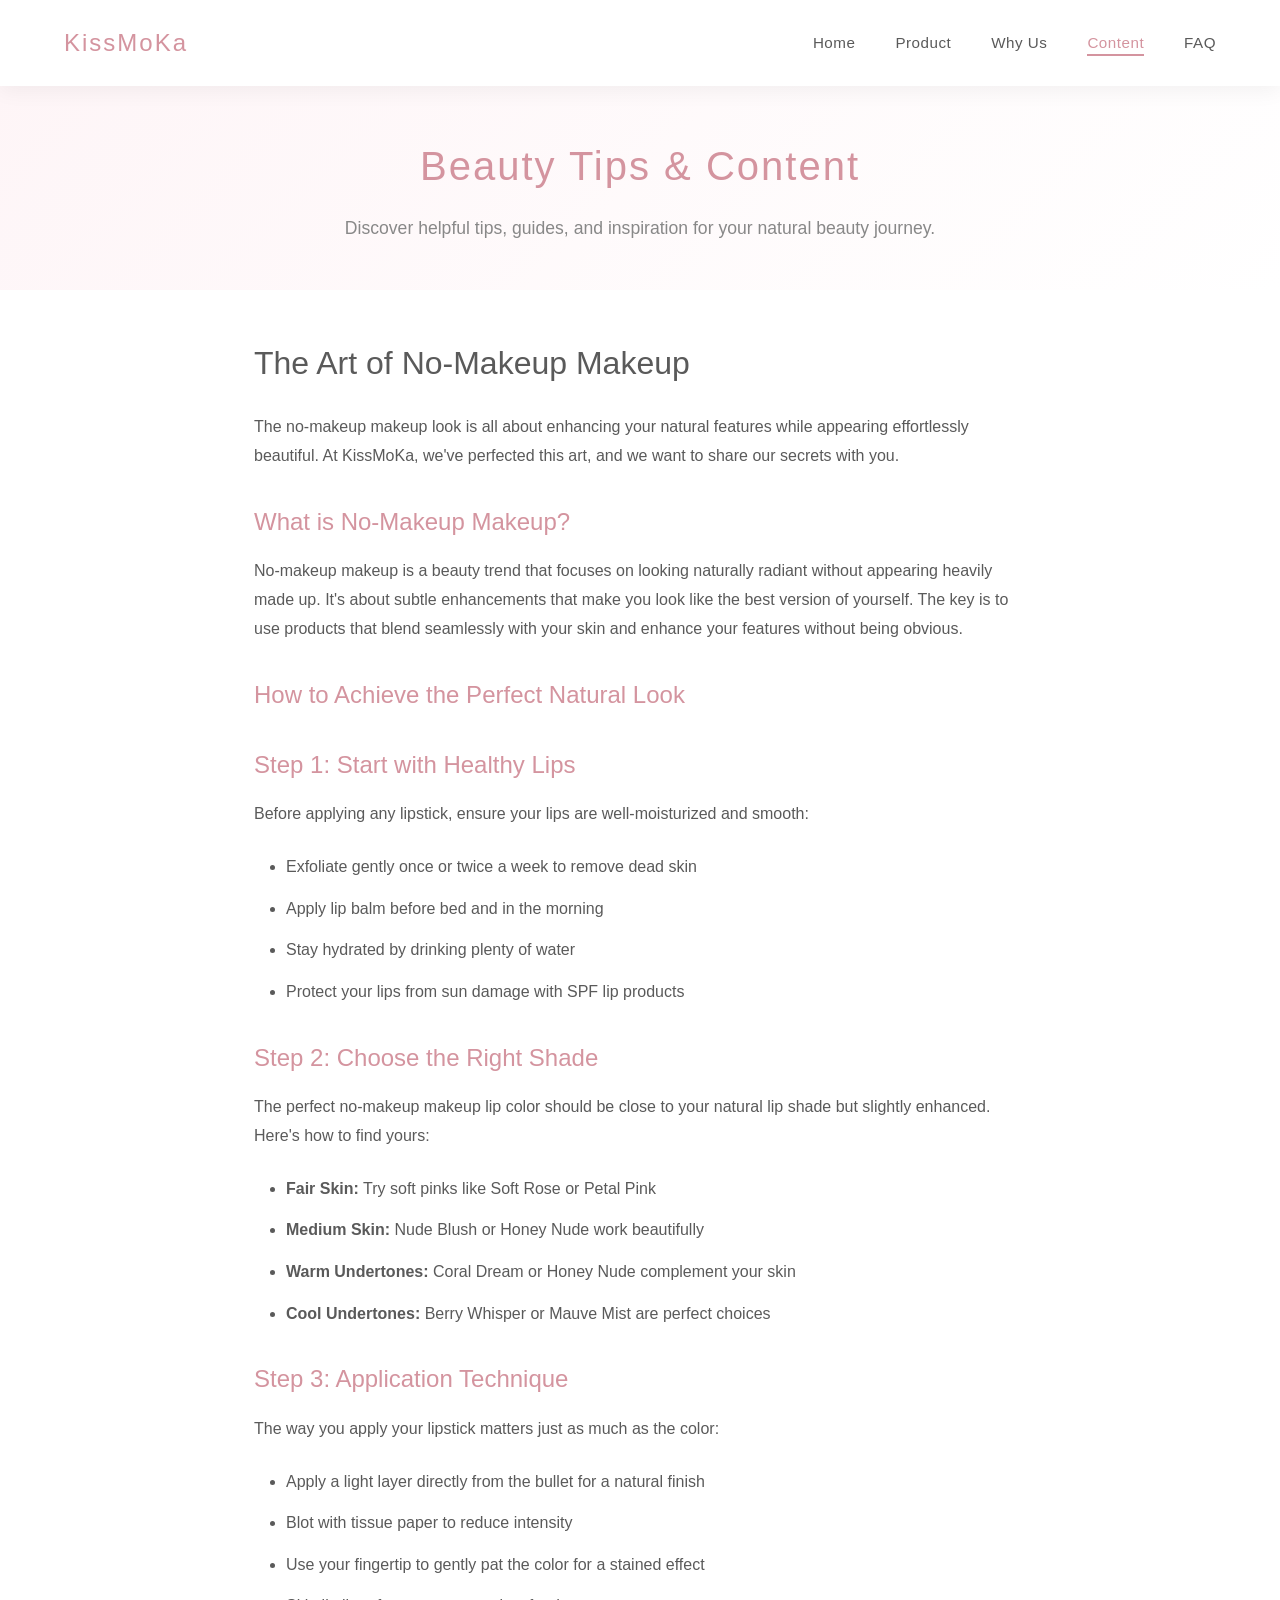
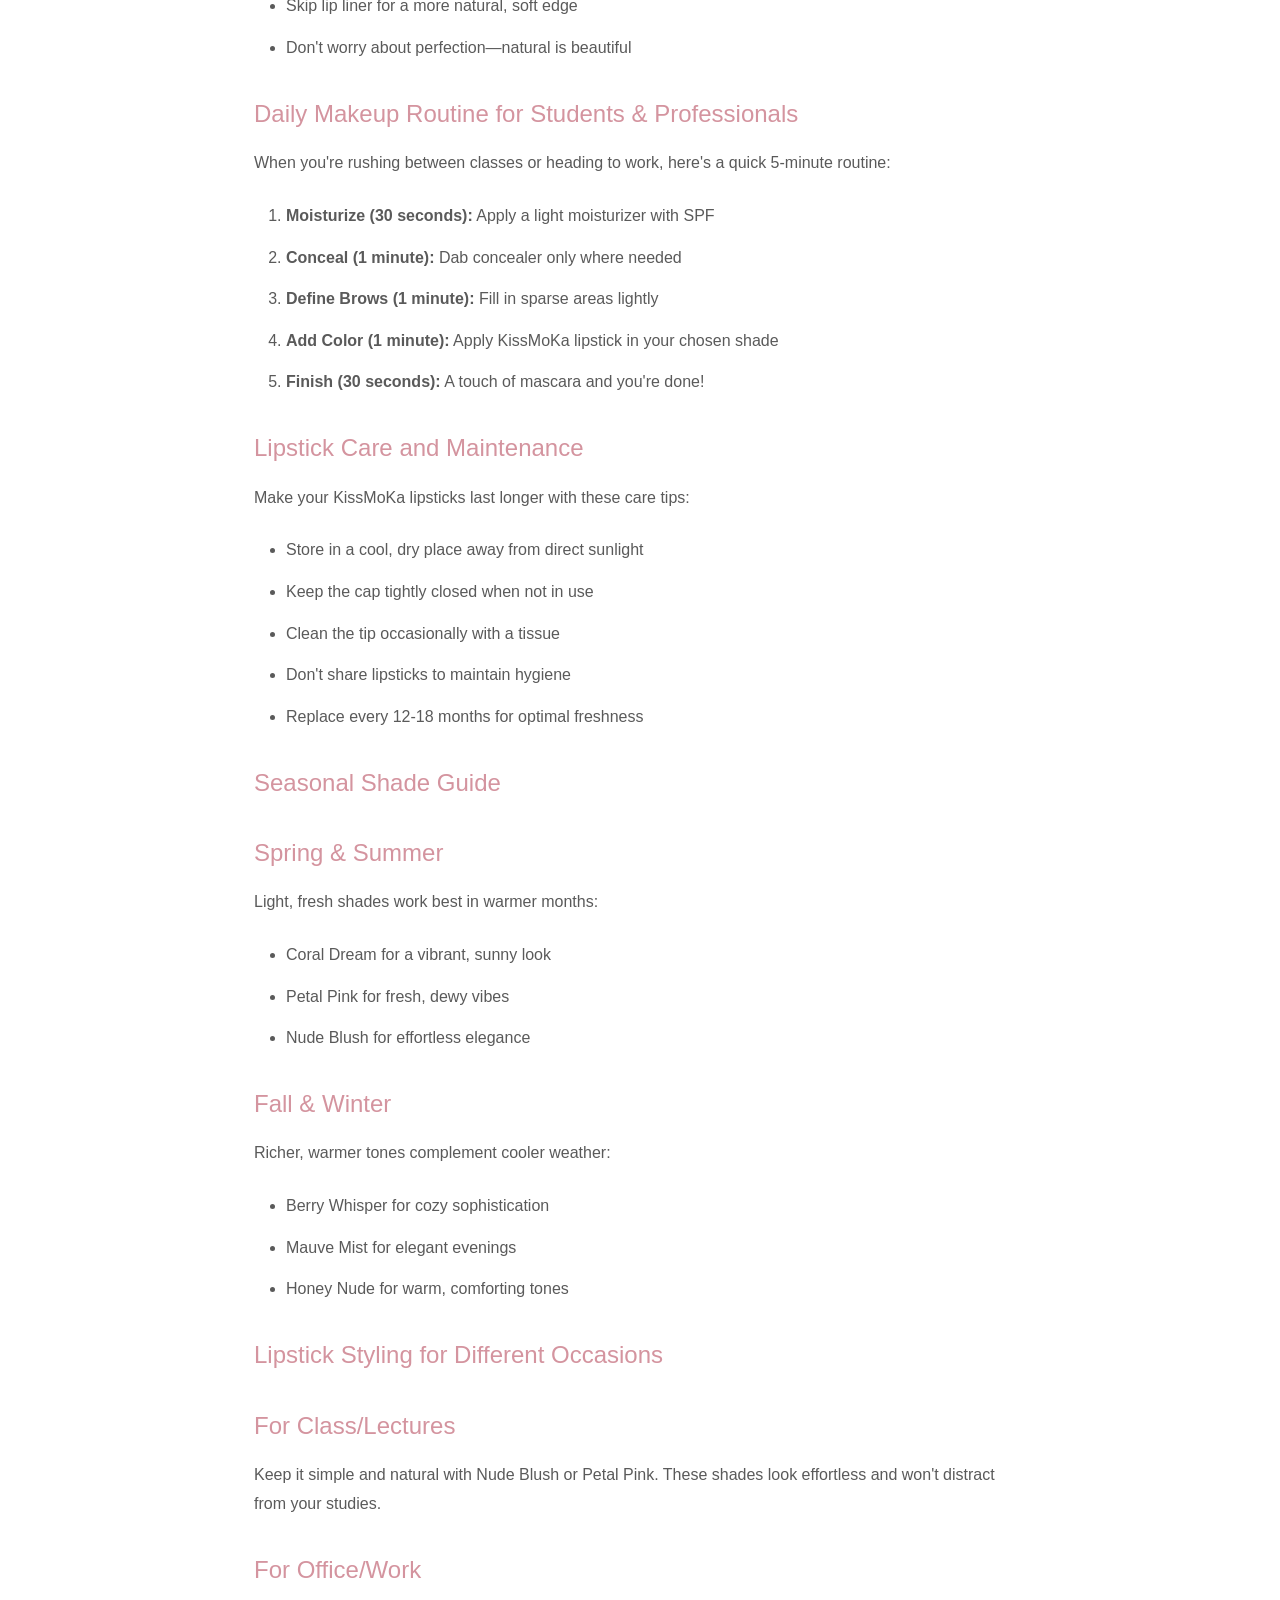
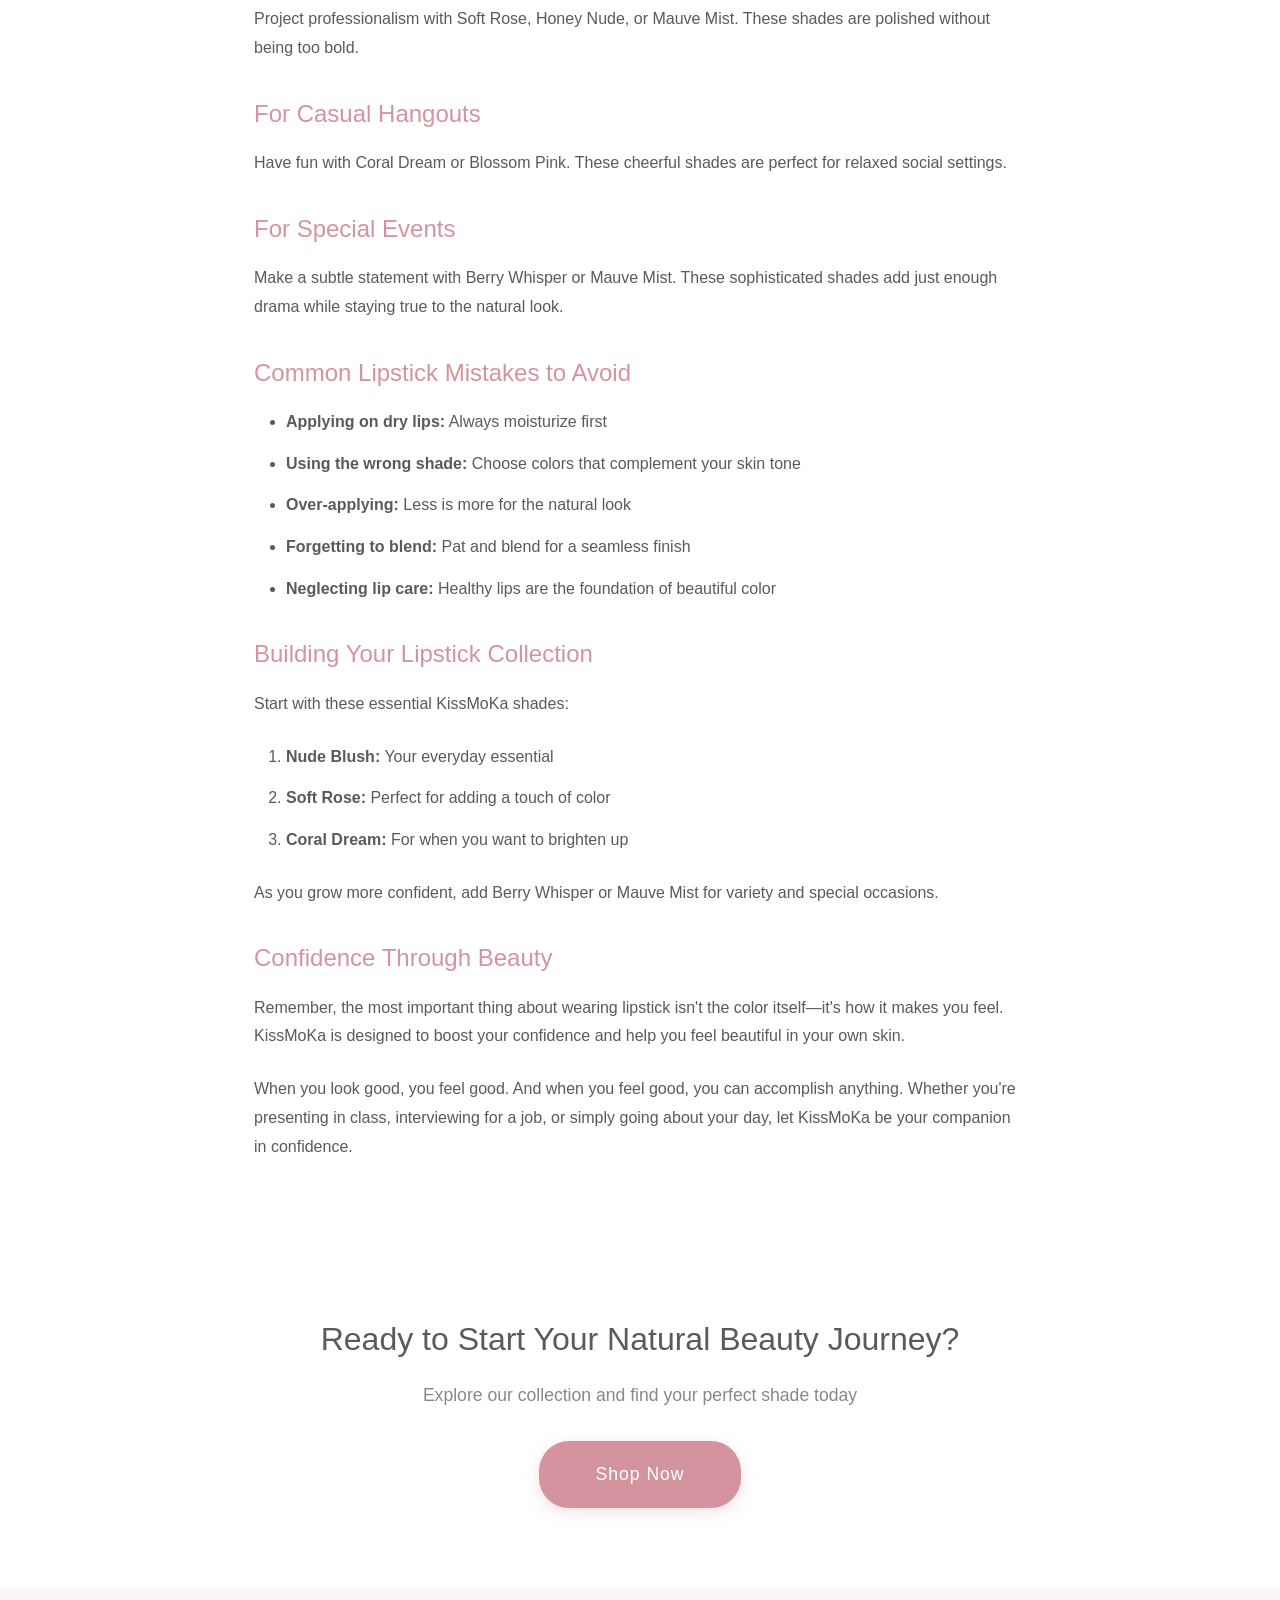
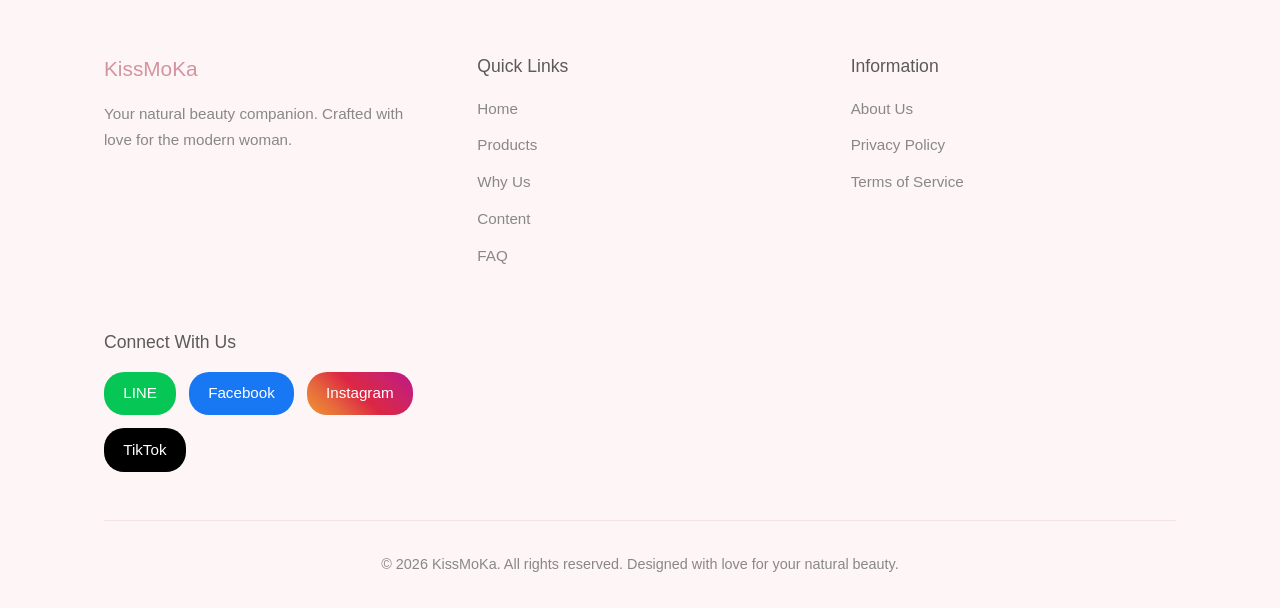
==== content/index.html @ 236a821b "Add files via upload" ====
<!DOCTYPE html>
<html lang="en">
<head>
    <meta charset="UTF-8">
    <meta name="viewport" content="width=device-width, initial-scale=1.0">
    <title>Content - KissMoKa</title>
    <link rel="stylesheet" href="../style.css">
    <link rel="icon" href="../favicon.ico" type="image/x-icon">
</head>
<body>
    <!-- Navigation -->
    <nav class="navbar">
        <div class="nav-container">
            <a href="../index.html" class="logo">KissMoKa</a>
            <button class="mobile-toggle" id="mobileToggle">
                <span></span>
                <span></span>
                <span></span>
            </button>
            <ul class="nav-menu" id="navMenu">
                <li><a href="../index.html">Home</a></li>
                <li><a href="../product/index.html">Product</a></li>
                <li><a href="../why-us/index.html">Why Us</a></li>
                <li><a href="index.html" class="active">Content</a></li>
                <li><a href="../faq/index.html">FAQ</a></li>
            </ul>
        </div>
    </nav>

    <!-- Page Header -->
    <section class="page-header">
        <h1 class="page-title">Beauty Tips & Content</h1>
        <p class="page-description">Discover helpful tips, guides, and inspiration for your natural beauty journey.</p>
    </section>

    <!-- Main Content -->
    <section class="content-section">
        <div class="content-wrapper">
            <h2>The Art of No-Makeup Makeup</h2>
            <p>The no-makeup makeup look is all about enhancing your natural features while appearing effortlessly beautiful. At KissMoKa, we've perfected this art, and we want to share our secrets with you.</p>

            <h3>What is No-Makeup Makeup?</h3>
            <p>No-makeup makeup is a beauty trend that focuses on looking naturally radiant without appearing heavily made up. It's about subtle enhancements that make you look like the best version of yourself. The key is to use products that blend seamlessly with your skin and enhance your features without being obvious.</p>

            <h3>How to Achieve the Perfect Natural Look</h3>
            
            <h3>Step 1: Start with Healthy Lips</h3>
            <p>Before applying any lipstick, ensure your lips are well-moisturized and smooth:</p>
            <ul>
                <li>Exfoliate gently once or twice a week to remove dead skin</li>
                <li>Apply lip balm before bed and in the morning</li>
                <li>Stay hydrated by drinking plenty of water</li>
                <li>Protect your lips from sun damage with SPF lip products</li>
            </ul>

            <h3>Step 2: Choose the Right Shade</h3>
            <p>The perfect no-makeup makeup lip color should be close to your natural lip shade but slightly enhanced. Here's how to find yours:</p>
            <ul>
                <li><strong>Fair Skin:</strong> Try soft pinks like Soft Rose or Petal Pink</li>
                <li><strong>Medium Skin:</strong> Nude Blush or Honey Nude work beautifully</li>
                <li><strong>Warm Undertones:</strong> Coral Dream or Honey Nude complement your skin</li>
                <li><strong>Cool Undertones:</strong> Berry Whisper or Mauve Mist are perfect choices</li>
            </ul>

            <h3>Step 3: Application Technique</h3>
            <p>The way you apply your lipstick matters just as much as the color:</p>
            <ul>
                <li>Apply a light layer directly from the bullet for a natural finish</li>
                <li>Blot with tissue paper to reduce intensity</li>
                <li>Use your fingertip to gently pat the color for a stained effect</li>
                <li>Skip lip liner for a more natural, soft edge</li>
                <li>Don't worry about perfection—natural is beautiful</li>
            </ul>

            <h3>Daily Makeup Routine for Students & Professionals</h3>
            <p>When you're rushing between classes or heading to work, here's a quick 5-minute routine:</p>
            <ol>
                <li><strong>Moisturize (30 seconds):</strong> Apply a light moisturizer with SPF</li>
                <li><strong>Conceal (1 minute):</strong> Dab concealer only where needed</li>
                <li><strong>Define Brows (1 minute):</strong> Fill in sparse areas lightly</li>
                <li><strong>Add Color (1 minute):</strong> Apply KissMoKa lipstick in your chosen shade</li>
                <li><strong>Finish (30 seconds):</strong> A touch of mascara and you're done!</li>
            </ol>

            <h3>Lipstick Care and Maintenance</h3>
            <p>Make your KissMoKa lipsticks last longer with these care tips:</p>
            <ul>
                <li>Store in a cool, dry place away from direct sunlight</li>
                <li>Keep the cap tightly closed when not in use</li>
                <li>Clean the tip occasionally with a tissue</li>
                <li>Don't share lipsticks to maintain hygiene</li>
                <li>Replace every 12-18 months for optimal freshness</li>
            </ul>

            <h3>Seasonal Shade Guide</h3>
            
            <h3>Spring & Summer</h3>
            <p>Light, fresh shades work best in warmer months:</p>
            <ul>
                <li>Coral Dream for a vibrant, sunny look</li>
                <li>Petal Pink for fresh, dewy vibes</li>
                <li>Nude Blush for effortless elegance</li>
            </ul>

            <h3>Fall & Winter</h3>
            <p>Richer, warmer tones complement cooler weather:</p>
            <ul>
                <li>Berry Whisper for cozy sophistication</li>
                <li>Mauve Mist for elegant evenings</li>
                <li>Honey Nude for warm, comforting tones</li>
            </ul>

            <h3>Lipstick Styling for Different Occasions</h3>
            
            <h3>For Class/Lectures</h3>
            <p>Keep it simple and natural with Nude Blush or Petal Pink. These shades look effortless and won't distract from your studies.</p>

            <h3>For Office/Work</h3>
            <p>Project professionalism with Soft Rose, Honey Nude, or Mauve Mist. These shades are polished without being too bold.</p>

            <h3>For Casual Hangouts</h3>
            <p>Have fun with Coral Dream or Blossom Pink. These cheerful shades are perfect for relaxed social settings.</p>

            <h3>For Special Events</h3>
            <p>Make a subtle statement with Berry Whisper or Mauve Mist. These sophisticated shades add just enough drama while staying true to the natural look.</p>

            <h3>Common Lipstick Mistakes to Avoid</h3>
            <ul>
                <li><strong>Applying on dry lips:</strong> Always moisturize first</li>
                <li><strong>Using the wrong shade:</strong> Choose colors that complement your skin tone</li>
                <li><strong>Over-applying:</strong> Less is more for the natural look</li>
                <li><strong>Forgetting to blend:</strong> Pat and blend for a seamless finish</li>
                <li><strong>Neglecting lip care:</strong> Healthy lips are the foundation of beautiful color</li>
            </ul>

            <h3>Building Your Lipstick Collection</h3>
            <p>Start with these essential KissMoKa shades:</p>
            <ol>
                <li><strong>Nude Blush:</strong> Your everyday essential</li>
                <li><strong>Soft Rose:</strong> Perfect for adding a touch of color</li>
                <li><strong>Coral Dream:</strong> For when you want to brighten up</li>
            </ol>
            <p>As you grow more confident, add Berry Whisper or Mauve Mist for variety and special occasions.</p>

            <h3>Confidence Through Beauty</h3>
            <p>Remember, the most important thing about wearing lipstick isn't the color itself—it's how it makes you feel. KissMoKa is designed to boost your confidence and help you feel beautiful in your own skin.</p>
            
            <p>When you look good, you feel good. And when you feel good, you can accomplish anything. Whether you're presenting in class, interviewing for a job, or simply going about your day, let KissMoKa be your companion in confidence.</p>
        </div>
    </section>

    <!-- CTA Section -->
    <section class="cta-section">
        <div class="container">
            <h2>Ready to Start Your Natural Beauty Journey?</h2>
            <p>Explore our collection and find your perfect shade today</p>
            <a href="../product/index.html" class="btn btn-primary btn-large">Shop Now</a>
        </div>
    </section>

    <!-- Footer -->
    <footer class="footer">
        <div class="container">
            <div class="footer-content">
                <div class="footer-section">
                    <h3>KissMoKa</h3>
                    <p>Your natural beauty companion. Crafted with love for the modern woman.</p>
                </div>

                <div class="footer-section">
                    <h4>Quick Links</h4>
                    <ul>
                        <li><a href="../index.html">Home</a></li>
                        <li><a href="../product/index.html">Products</a></li>
                        <li><a href="../why-us/index.html">Why Us</a></li>
                        <li><a href="index.html">Content</a></li>
                        <li><a href="../faq/index.html">FAQ</a></li>
                    </ul>
                </div>

                <div class="footer-section">
                    <h4>Information</h4>
                    <ul>
                        <li><a href="../info/index.html">About Us</a></li>
                        <li><a href="../policy/privacy.html">Privacy Policy</a></li>
                        <li><a href="../policy/terms.html">Terms of Service</a></li>
                    </ul>
                </div>

                <div class="footer-section">
                    <h4>Connect With Us</h4>
                    <div class="social-buttons">
                        <a href="https://lin.ee/KissMoKa" target="_blank" class="social-btn line">LINE</a>
                        <a href="https://www.facebook.com/kissmoka" target="_blank" class="social-btn facebook">Facebook</a>
                        <a href="https://www.instagram.com/kissmoka.official" target="_blank" class="social-btn instagram">Instagram</a>
                        <a href="https://www.tiktok.com/@kissmoka" target="_blank" class="social-btn tiktok">TikTok</a>
                    </div>
                </div>
            </div>

            <div class="footer-bottom">
                <p>&copy; 2026 KissMoKa. All rights reserved. Designed with love for your natural beauty.</p>
            </div>
        </div>
    </footer>

    <script src="../script.js"></script>
</body>
</html>
---- style.css ----
/* ========================
   GLOBAL STYLES
======================== */
* {
    margin: 0;
    padding: 0;
    box-sizing: border-box;
}

:root {
    --primary-color: #d4949f;
    --primary-dark: #c48693;
    --secondary-color: #f5e6e8;
    --text-dark: #5a5a5a;
    --text-light: #888;
    --bg-light: #fafafa;
    --white: #ffffff;
    --shadow: 0 5px 20px rgba(0, 0, 0, 0.05);
    --shadow-hover: 0 10px 30px rgba(212, 148, 159, 0.15);
    --transition: all 0.3s ease;
}

body {
    font-family: 'Segoe UI', Tahoma, Geneva, Verdana, sans-serif;
    color: var(--text-dark);
    background: var(--bg-light);
    line-height: 1.6;
    overflow-x: hidden;
}

.container {
    max-width: 1200px;
    margin: 0 auto;
    padding: 0 5%;
}

/* ========================
   NAVIGATION
======================== */
.navbar {
    background: rgba(255, 255, 255, 0.98);
    padding: 1.5rem 5%;
    position: fixed;
    width: 100%;
    top: 0;
    z-index: 1000;
    box-shadow: var(--shadow);
}

.nav-container {
    max-width: 1200px;
    margin: 0 auto;
    display: flex;
    justify-content: space-between;
    align-items: center;
}

.logo {
    font-size: 1.5rem;
    font-weight: 300;
    letter-spacing: 2px;
    color: var(--primary-color);
    text-decoration: none;
    transition: var(--transition);
}

.logo:hover {
    color: var(--primary-dark);
}

.nav-menu {
    display: flex;
    gap: 2.5rem;
    list-style: none;
}

.nav-menu a {
    text-decoration: none;
    color: var(--text-dark);
    font-size: 0.95rem;
    font-weight: 300;
    letter-spacing: 0.5px;
    transition: var(--transition);
    position: relative;
}

.nav-menu a:hover,
.nav-menu a.active {
    color: var(--primary-color);
}

.nav-menu a.active::after {
    content: '';
    position: absolute;
    bottom: -5px;
    left: 0;
    width: 100%;
    height: 2px;
    background: var(--primary-color);
}

.mobile-toggle {
    display: none;
    flex-direction: column;
    background: none;
    border: none;
    cursor: pointer;
    padding: 5px;
}

.mobile-toggle span {
    width: 25px;
    height: 2px;
    background: var(--primary-color);
    margin: 3px 0;
    transition: var(--transition);
}

/* ========================
   HERO SECTION
======================== */
.hero {
    margin-top: 70px;
    background: linear-gradient(135deg, #fef5f7 0%, #fff 100%);
    padding: 8rem 5% 6rem;
    text-align: center;
    position: relative;
    overflow: hidden;
}

.hero-overlay {
    position: absolute;
    top: 0;
    left: 0;
    width: 100%;
    height: 100%;
    background: radial-gradient(circle at top right, rgba(212, 148, 159, 0.1) 0%, transparent 60%);
    pointer-events: none;
}

.hero-content {
    max-width: 700px;
    margin: 0 auto;
    position: relative;
    z-index: 1;
}

.hero-title {
    font-size: 3.5rem;
    font-weight: 300;
    color: var(--primary-color);
    margin-bottom: 1.5rem;
    letter-spacing: 3px;
    animation: fadeInUp 0.8s ease;
}

.hero-subtitle {
    font-size: 1.3rem;
    color: var(--text-light);
    font-weight: 300;
    margin-bottom: 1rem;
    animation: fadeInUp 0.8s ease 0.2s;
    animation-fill-mode: both;
}

.hero-description {
    font-size: 1rem;
    color: var(--text-light);
    font-weight: 300;
    margin-bottom: 3rem;
    line-height: 1.8;
    animation: fadeInUp 0.8s ease 0.4s;
    animation-fill-mode: both;
}

.hero-buttons {
    display: flex;
    gap: 1.5rem;
    justify-content: center;
    flex-wrap: wrap;
    animation: fadeInUp 0.8s ease 0.6s;
    animation-fill-mode: both;
}

/* ========================
   BUTTONS
======================== */
.btn {
    display: inline-block;
    padding: 1rem 3rem;
    text-decoration: none;
    border-radius: 30px;
    font-size: 1rem;
    font-weight: 300;
    letter-spacing: 1px;
    transition: var(--transition);
    border: none;
    cursor: pointer;
}

.btn-primary {
    background: var(--primary-color);
    color: var(--white);
    box-shadow: 0 4px 15px rgba(212, 148, 159, 0.3);
}

.btn-primary:hover {
    background: var(--primary-dark);
    transform: translateY(-2px);
    box-shadow: 0 6px 20px rgba(212, 148, 159, 0.4);
}

.btn-secondary {
    background: var(--white);
    color: var(--primary-color);
    border: 2px solid var(--primary-color);
}

.btn-secondary:hover {
    background: var(--primary-color);
    color: var(--white);
}

.btn-outline {
    background: transparent;
    color: var(--primary-color);
    border: 2px solid var(--primary-color);
}

.btn-outline:hover {
    background: var(--primary-color);
    color: var(--white);
}

.btn-large {
    padding: 1.2rem 3.5rem;
    font-size: 1.1rem;
}

/* ========================
   SECTIONS
======================== */
section {
    padding: 5rem 0;
}

.section-title {
    text-align: center;
    font-size: 2.5rem;
    font-weight: 300;
    color: var(--primary-color);
    margin-bottom: 1rem;
    letter-spacing: 2px;
}

.section-subtitle {
    text-align: center;
    font-size: 1.1rem;
    color: var(--text-light);
    font-weight: 300;
    max-width: 600px;
    margin: 0 auto 3rem;
}

/* ========================
   FEATURED SECTION
======================== */
.featured-section {
    background: var(--white);
}

.product-preview {
    display: grid;
    grid-template-columns: repeat(auto-fit, minmax(250px, 1fr));
    gap: 2.5rem;
    margin-bottom: 3rem;
}

.product-card-mini {
    background: var(--white);
    padding: 2rem;
    border-radius: 15px;
    text-align: center;
    transition: var(--transition);
    box-shadow: var(--shadow);
}

.product-card-mini:hover {
    transform: translateY(-5px);
    box-shadow: var(--shadow-hover);
}

.product-image-mini {
    width: 100%;
    height: 200px;
    border-radius: 10px;
    margin-bottom: 1.5rem;
    display: flex;
    align-items: center;
    justify-content: center;
}

.lipstick-icon {
    font-size: 4rem;
}

.product-card-mini h3 {
    font-size: 1.2rem;
    color: var(--text-dark);
    margin-bottom: 0.5rem;
    font-weight: 400;
}

.product-card-mini p {
    font-size: 0.9rem;
    color: var(--text-light);
    margin-bottom: 1rem;
    font-weight: 300;
}

.price {
    font-size: 1.3rem;
    color: var(--primary-color);
    font-weight: 300;
    display: block;
}

.text-center {
    text-align: center;
}

/* ========================
   PROMISE SECTION
======================== */
.promise-section {
    background: linear-gradient(135deg, #fff 0%, #fef5f7 100%);
}

.promise-grid {
    display: grid;
    grid-template-columns: repeat(auto-fit, minmax(280px, 1fr));
    gap: 3rem;
    max-width: 1000px;
    margin: 0 auto;
}

.promise-card {
    text-align: center;
    padding: 2rem;
}

.promise-icon {
    font-size: 3rem;
    margin-bottom: 1.5rem;
}

.promise-card h3 {
    font-size: 1.3rem;
    color: var(--text-dark);
    margin-bottom: 1rem;
    font-weight: 400;
}

.promise-card p {
    font-size: 1rem;
    color: var(--text-light);
    font-weight: 300;
    line-height: 1.7;
}

/* ========================
   CTA SECTION
======================== */
.cta-section {
    background: var(--white);
    text-align: center;
}

.cta-section h2 {
    font-size: 2rem;
    color: var(--text-dark);
    margin-bottom: 1rem;
    font-weight: 300;
}

.cta-section p {
    font-size: 1.1rem;
    color: var(--text-light);
    margin-bottom: 2rem;
}

/* ========================
   FOOTER
======================== */
.footer {
    background: #fef5f7;
    padding: 4rem 0 2rem;
    color: var(--text-light);
}

.footer-content {
    display: grid;
    grid-template-columns: repeat(auto-fit, minmax(250px, 1fr));
    gap: 3rem;
    margin-bottom: 3rem;
}

.footer-section h3 {
    font-size: 1.3rem;
    color: var(--primary-color);
    margin-bottom: 1rem;
    font-weight: 400;
}

.footer-section h4 {
    font-size: 1.1rem;
    color: var(--text-dark);
    margin-bottom: 1rem;
    font-weight: 400;
}

.footer-section p {
    font-size: 0.95rem;
    line-height: 1.7;
}

.footer-section ul {
    list-style: none;
}

.footer-section ul li {
    margin-bottom: 0.7rem;
}

.footer-section a {
    color: var(--text-light);
    text-decoration: none;
    font-size: 0.95rem;
    transition: var(--transition);
}

.footer-section a:hover {
    color: var(--primary-color);
}

.social-buttons {
    display: flex;
    flex-wrap: wrap;
    gap: 0.8rem;
}

.social-btn {
    padding: 0.6rem 1.2rem;
    border-radius: 20px;
    font-size: 0.9rem;
    font-weight: 300;
    text-decoration: none;
    transition: var(--transition);
    display: inline-block;
}

.social-btn.line {
    background: #06C755;
    color: var(--white);
}

.social-btn.line:hover {
    background: #05b34d;
}

.social-btn.facebook {
    background: #1877f2;
    color: var(--white);
}

.social-btn.facebook:hover {
    background: #1565d8;
}

.social-btn.instagram {
    background: linear-gradient(45deg, #f09433 0%, #e6683c 25%, #dc2743 50%, #cc2366 75%, #bc1888 100%);
    color: var(--white);
}

.social-btn.instagram:hover {
    opacity: 0.9;
}

.social-btn.tiktok {
    background: #000000;
    color: var(--white);
}

.social-btn.tiktok:hover {
    background: #1a1a1a;
}

.footer-bottom {
    text-align: center;
    padding-top: 2rem;
    border-top: 1px solid rgba(212, 148, 159, 0.2);
}

.footer-bottom p {
    font-size: 0.9rem;
}

/* ========================
   PRODUCT PAGE SPECIFIC
======================== */
.page-header {
    margin-top: 70px;
    background: linear-gradient(135deg, #fef5f7 0%, #fff 100%);
    padding: 4rem 5% 3rem;
    text-align: center;
}

.page-title {
    font-size: 2.5rem;
    font-weight: 300;
    color: var(--primary-color);
    margin-bottom: 1rem;
    letter-spacing: 2px;
}

.page-description {
    font-size: 1.1rem;
    color: var(--text-light);
    max-width: 600px;
    margin: 0 auto;
}

.product-grid {
    display: grid;
    grid-template-columns: repeat(auto-fill, minmax(280px, 1fr));
    gap: 3rem;
    padding: 3rem 0;
}

.product-card {
    background: var(--white);
    padding: 2rem;
    border-radius: 15px;
    text-align: center;
    transition: var(--transition);
    box-shadow: var(--shadow);
}

.product-card:hover {
    transform: translateY(-5px);
    box-shadow: var(--shadow-hover);
}

.product-image {
    width: 100%;
    height: 250px;
    border-radius: 10px;
    margin-bottom: 1.5rem;
    display: flex;
    align-items: center;
    justify-content: center;
    font-size: 4rem;
}

.product-name {
    font-size: 1.3rem;
    color: var(--text-dark);
    margin-bottom: 0.5rem;
    font-weight: 400;
}

.product-desc {
    font-size: 0.95rem;
    color: var(--text-light);
    margin-bottom: 1rem;
    font-weight: 300;
    line-height: 1.6;
}

.product-price {
    font-size: 1.5rem;
    color: var(--primary-color);
    font-weight: 400;
    margin-bottom: 1.5rem;
    display: block;
}

.buy-button {
    padding: 0.8rem 2.5rem;
    background: var(--primary-color);
    color: var(--white);
    border: none;
    border-radius: 25px;
    cursor: pointer;
    transition: var(--transition);
    font-size: 0.95rem;
    letter-spacing: 0.5px;
}

.buy-button:hover {
    background: var(--primary-dark);
    transform: translateY(-2px);
}

/* ========================
   CONTENT LAYOUTS
======================== */
.content-section {
    background: var(--white);
    padding: 3rem 0;
}

.content-wrapper {
    max-width: 900px;
    margin: 0 auto;
    padding: 0 5%;
}

.content-wrapper h2 {
    font-size: 2rem;
    color: var(--text-dark);
    margin-bottom: 1.5rem;
    font-weight: 400;
}

.content-wrapper h3 {
    font-size: 1.5rem;
    color: var(--primary-color);
    margin: 2rem 0 1rem;
    font-weight: 400;
}

.content-wrapper p {
    font-size: 1rem;
    line-height: 1.8;
    margin-bottom: 1.5rem;
    color: var(--text-dark);
}

.content-wrapper ul,
.content-wrapper ol {
    margin: 1rem 0 1.5rem 2rem;
    line-height: 1.8;
}

.content-wrapper li {
    margin-bottom: 0.8rem;
}

/* ========================
   FAQ STYLES
======================== */
.faq-container {
    max-width: 800px;
    margin: 0 auto;
}

.faq-item {
    background: var(--white);
    margin-bottom: 1.5rem;
    border-radius: 10px;
    overflow: hidden;
    box-shadow: var(--shadow);
}

.faq-question {
    padding: 1.5rem 2rem;
    background: var(--white);
    cursor: pointer;
    display: flex;
    justify-content: space-between;
    align-items: center;
    transition: var(--transition);
}

.faq-question:hover {
    background: #fef5f7;
}

.faq-question h3 {
    font-size: 1.1rem;
    font-weight: 400;
    color: var(--text-dark);
}

.faq-toggle {
    font-size: 1.5rem;
    color: var(--primary-color);
    transition: var(--transition);
}

.faq-item.active .faq-toggle {
    transform: rotate(45deg);
}

.faq-answer {
    max-height: 0;
    overflow: hidden;
    transition: max-height 0.3s ease;
}

.faq-answer-content {
    padding: 0 2rem 1.5rem;
    color: var(--text-light);
    line-height: 1.8;
}

.faq-item.active .faq-answer {
    max-height: 500px;
}

/* ========================
   ANIMATIONS
======================== */
@keyframes fadeInUp {
    from {
        opacity: 0;
        transform: translateY(30px);
    }
    to {
        opacity: 1;
        transform: translateY(0);
    }
}

/* ========================
   RESPONSIVE DESIGN
======================== */
@media (max-width: 768px) {
    .mobile-toggle {
        display: flex;
    }

    .nav-menu {
        position: fixed;
        left: -100%;
        top: 70px;
        flex-direction: column;
        background: var(--white);
        width: 100%;
        text-align: center;
        transition: 0.3s;
        box-shadow: var(--shadow);
        padding: 2rem 0;
        gap: 0;
    }

    .nav-menu.active {
        left: 0;
    }

    .nav-menu li {
        padding: 1rem 0;
    }

    .nav-menu a.active::after {
        display: none;
    }

    .hero-title {
        font-size: 2.5rem;
    }

    .hero-subtitle {
        font-size: 1.1rem;
    }

    .hero-buttons {
        flex-direction: column;
        align-items: center;
    }

    .btn {
        width: 100%;
        max-width: 300px;
    }

    .product-preview,
    .product-grid {
        grid-template-columns: 1fr;
    }

    .promise-grid {
        grid-template-columns: 1fr;
    }

    .footer-content {
        grid-template-columns: 1fr;
    }

    .social-buttons {
        justify-content: center;
    }
}

@media (max-width: 480px) {
    .hero {
        padding: 5rem 5% 4rem;
    }

    .hero-title {
        font-size: 2rem;
    }

    .section-title {
        font-size: 2rem;
    }

    .page-title {
        font-size: 2rem;
    }
}
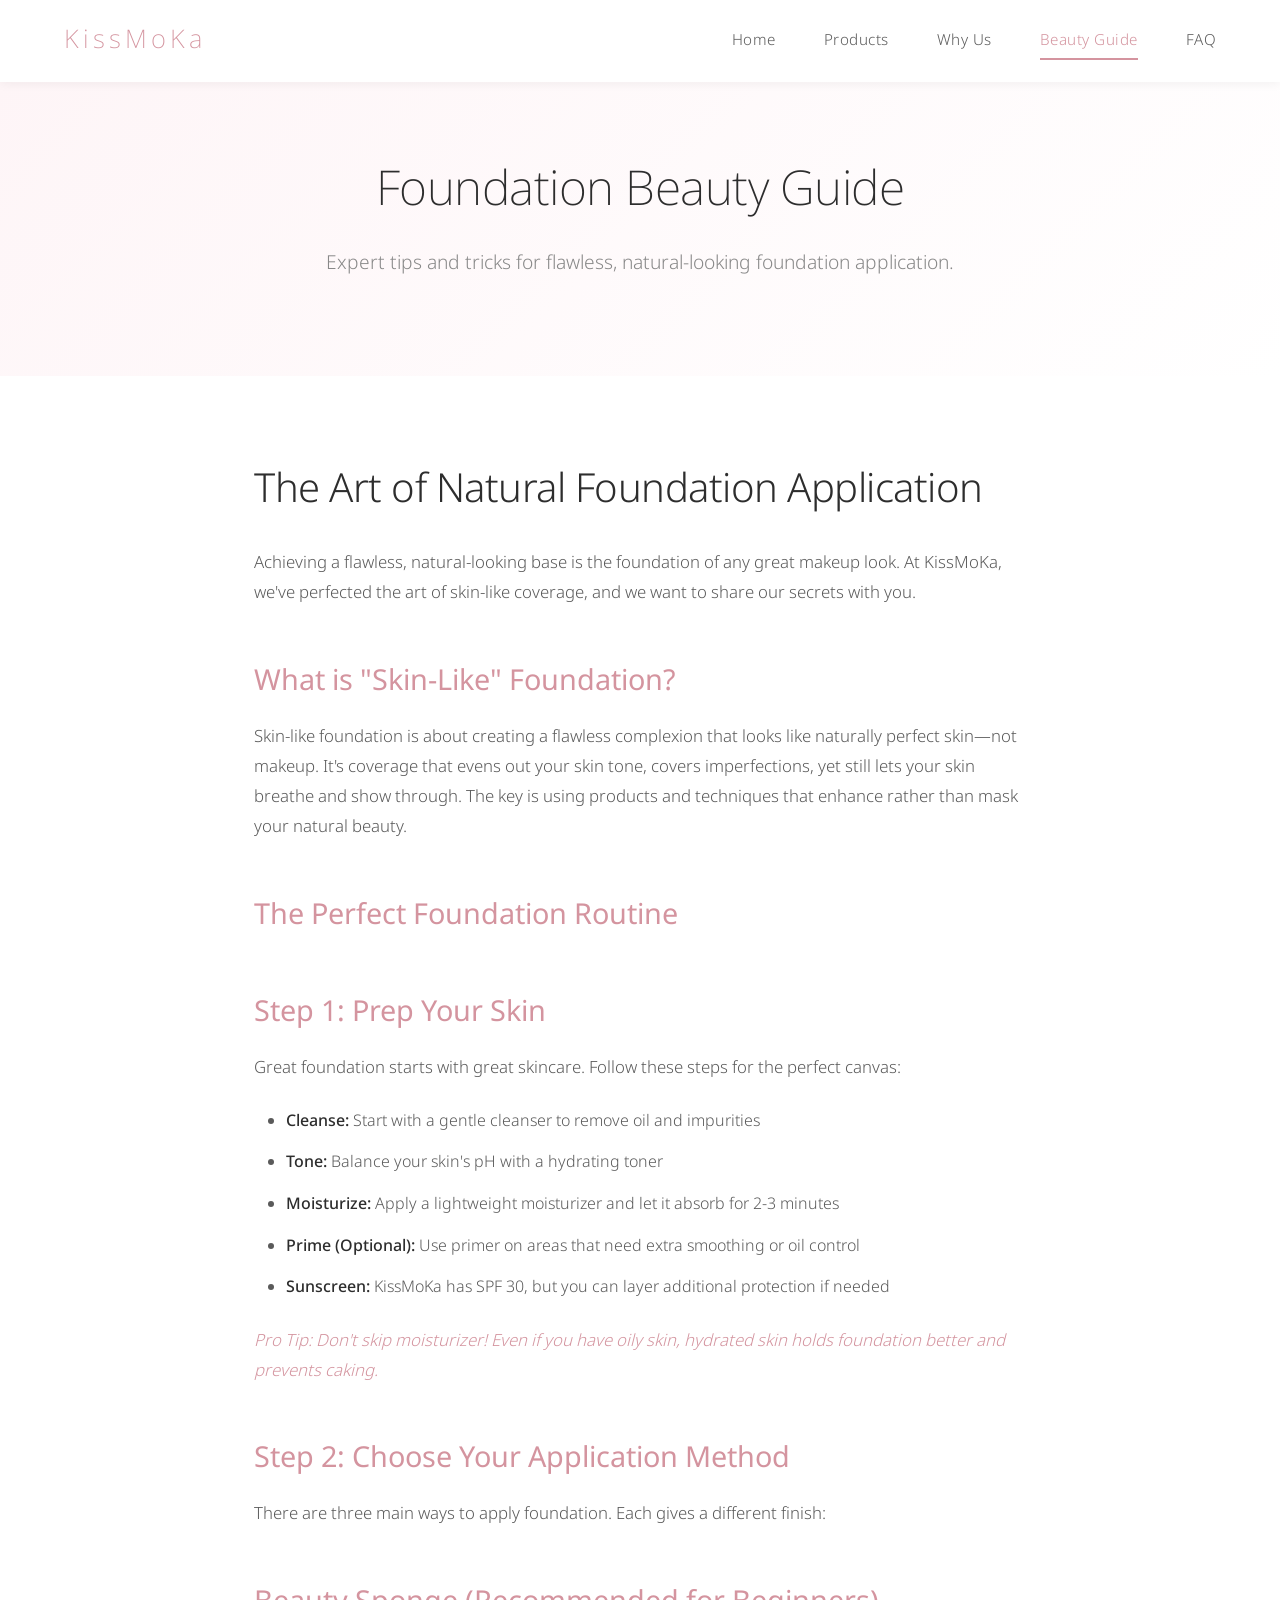
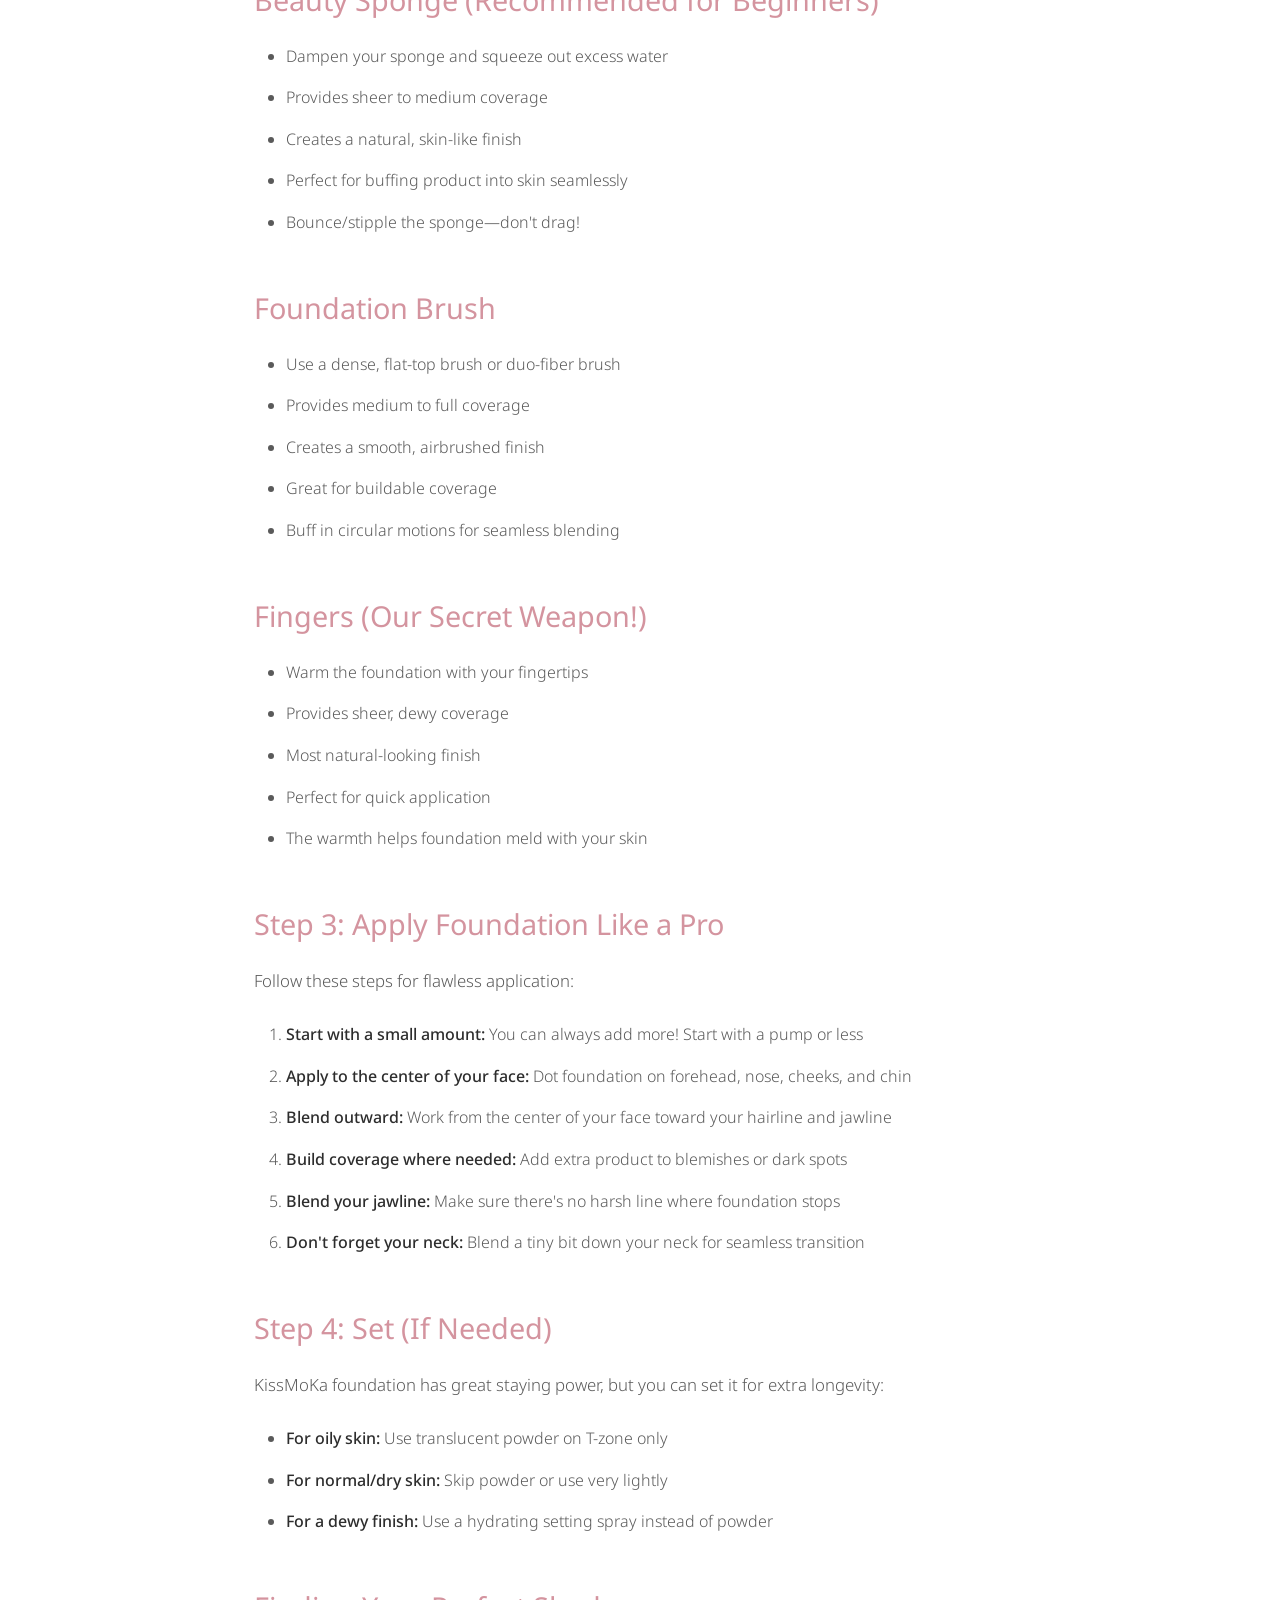
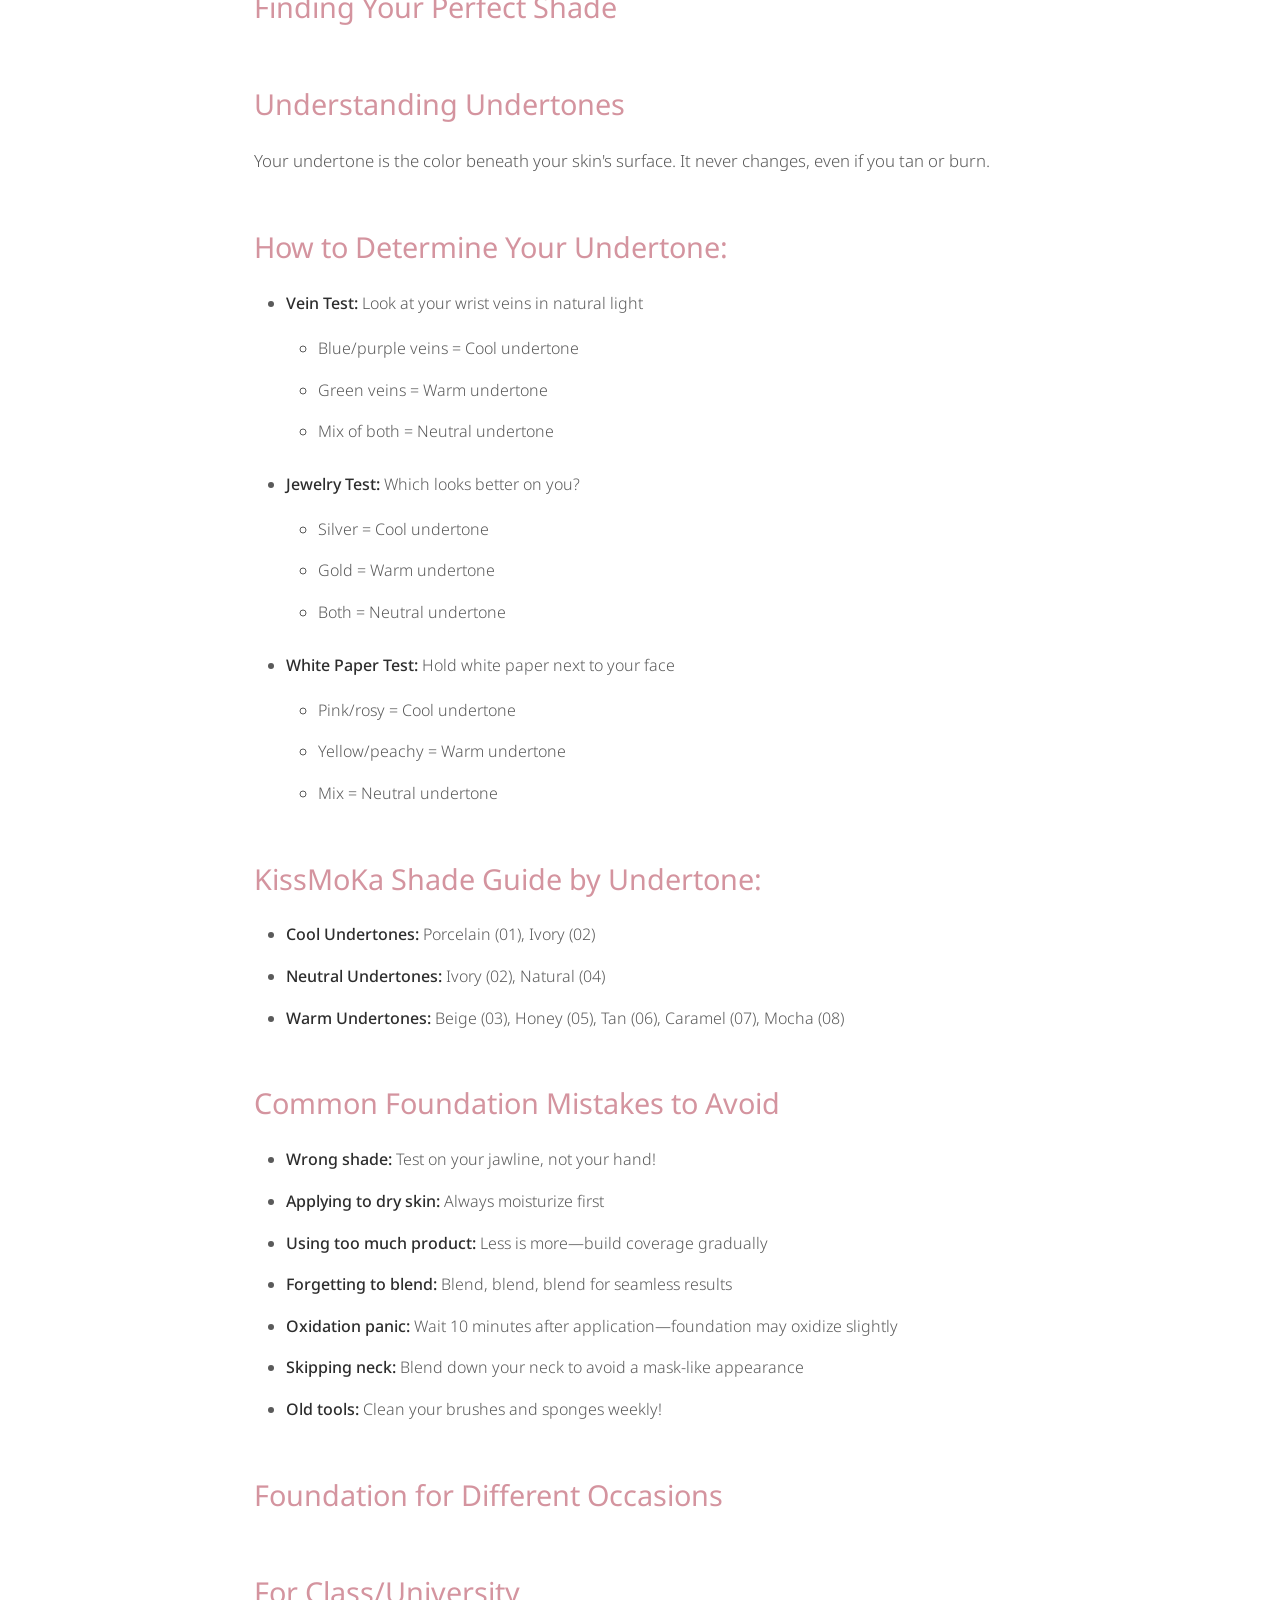
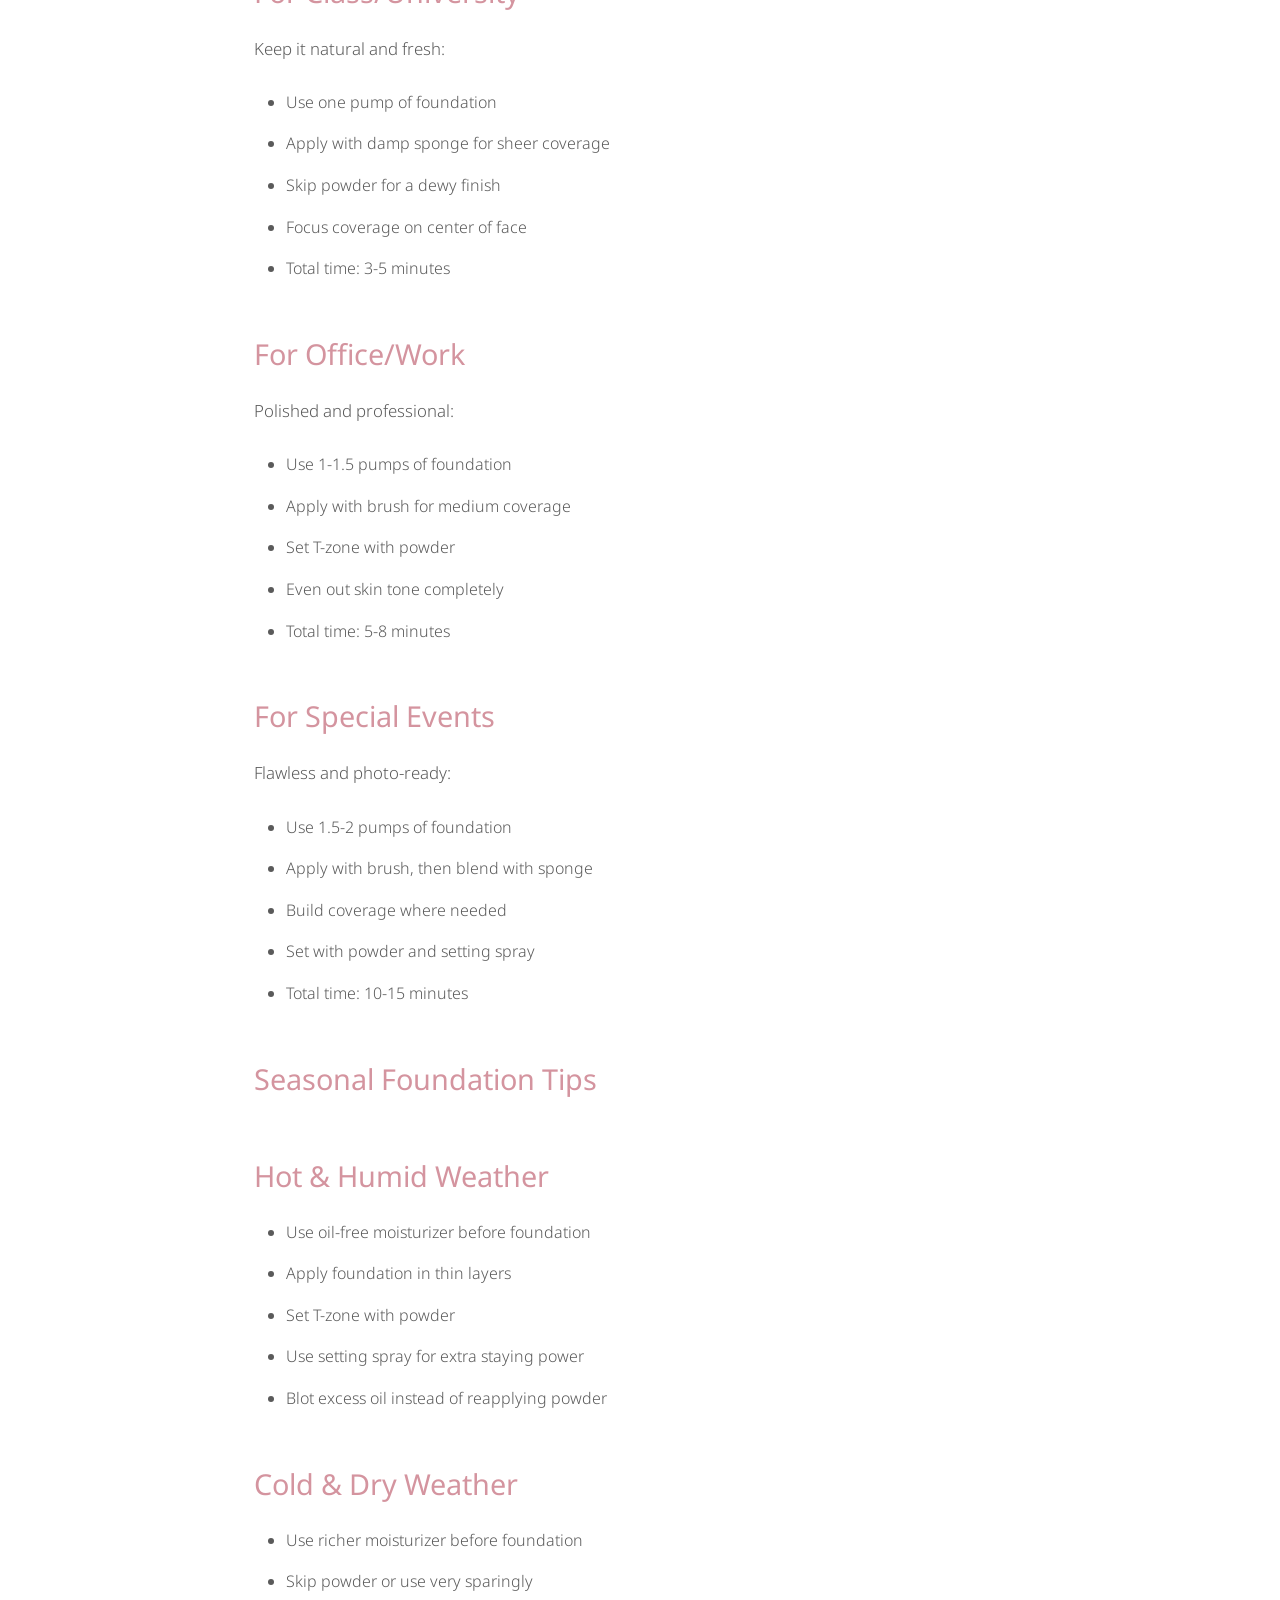
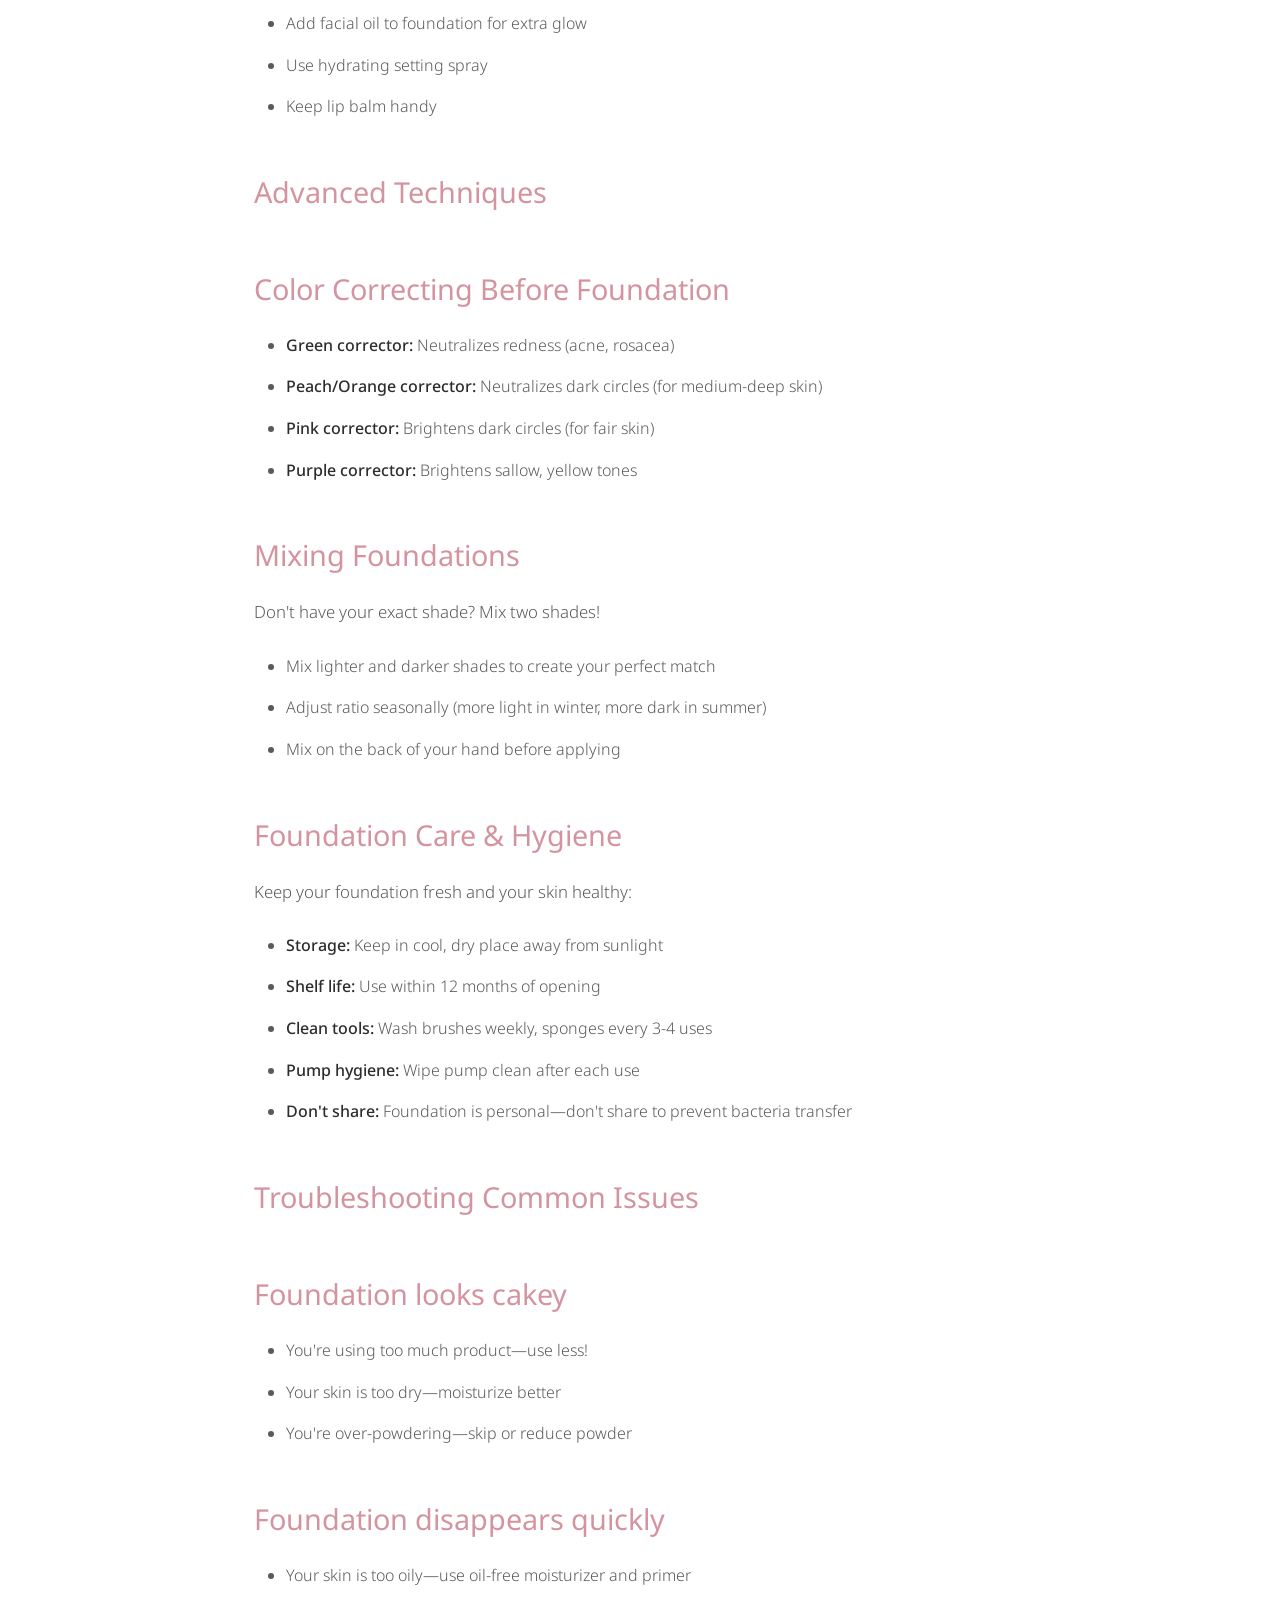
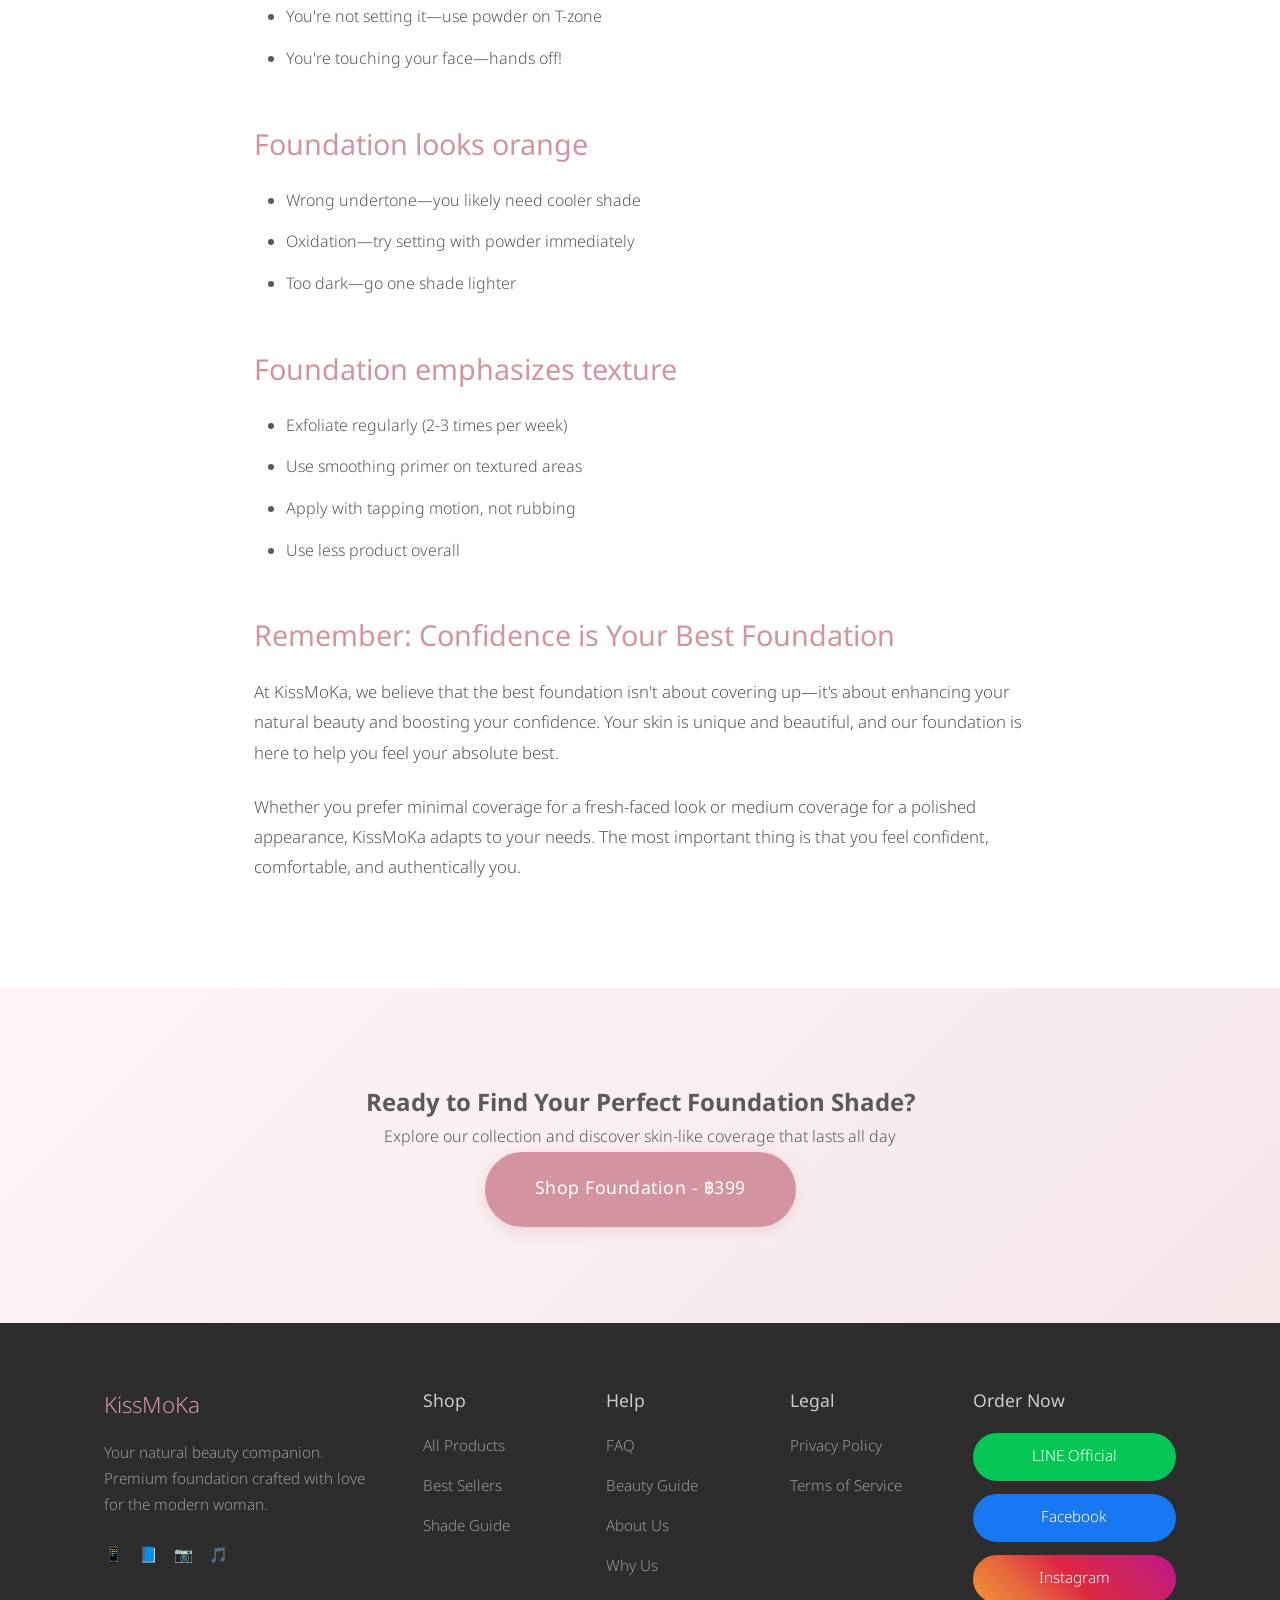
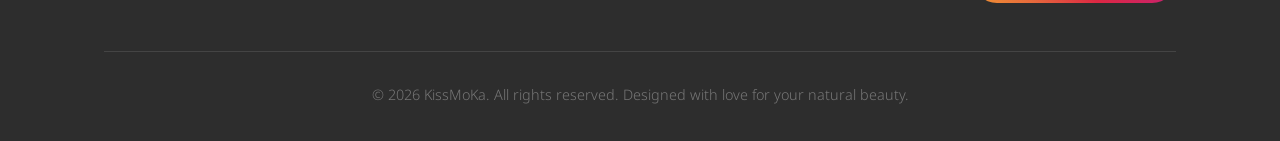
==== commit c6738ffa: "update website content" ====
--- a/content/index.html
+++ b/content/index.html
@@ -3,7 +3,13 @@
 <head>
     <meta charset="UTF-8">
     <meta name="viewport" content="width=device-width, initial-scale=1.0">
-    <title>Content - KissMoKa</title>
+    <title>Beauty Guide - KissMoKa Foundation</title>
+    
+    <!-- Google Fonts - Noto Sans Thai -->
+    <link rel="preconnect" href="https://fonts.googleapis.com">
+    <link rel="preconnect" href="https://fonts.gstatic.com" crossorigin>
+    <link href="https://fonts.googleapis.com/css2?family=Noto+Sans+Thai:wght@100;200;300;400;500;600;700&display=swap" rel="stylesheet">
+    
     <link rel="stylesheet" href="../style.css">
     <link rel="icon" href="../favicon.ico" type="image/x-icon">
 </head>
@@ -19,9 +25,9 @@
             </button>
             <ul class="nav-menu" id="navMenu">
                 <li><a href="../index.html">Home</a></li>
-                <li><a href="../product/index.html">Product</a></li>
+                <li><a href="../product/index.html">Products</a></li>
                 <li><a href="../why-us/index.html">Why Us</a></li>
-                <li><a href="index.html" class="active">Content</a></li>
+                <li><a href="index.html" class="active">Beauty Guide</a></li>
                 <li><a href="../faq/index.html">FAQ</a></li>
             </ul>
         </div>
@@ -29,132 +35,254 @@
 
     <!-- Page Header -->
     <section class="page-header">
-        <h1 class="page-title">Beauty Tips & Content</h1>
-        <p class="page-description">Discover helpful tips, guides, and inspiration for your natural beauty journey.</p>
+        <h1 class="page-title">Foundation Beauty Guide</h1>
+        <p class="page-description">Expert tips and tricks for flawless, natural-looking foundation application.</p>
     </section>
 
     <!-- Main Content -->
     <section class="content-section">
         <div class="content-wrapper">
-            <h2>The Art of No-Makeup Makeup</h2>
-            <p>The no-makeup makeup look is all about enhancing your natural features while appearing effortlessly beautiful. At KissMoKa, we've perfected this art, and we want to share our secrets with you.</p>
-
-            <h3>What is No-Makeup Makeup?</h3>
-            <p>No-makeup makeup is a beauty trend that focuses on looking naturally radiant without appearing heavily made up. It's about subtle enhancements that make you look like the best version of yourself. The key is to use products that blend seamlessly with your skin and enhance your features without being obvious.</p>
-
-            <h3>How to Achieve the Perfect Natural Look</h3>
-            
-            <h3>Step 1: Start with Healthy Lips</h3>
-            <p>Before applying any lipstick, ensure your lips are well-moisturized and smooth:</p>
-            <ul>
-                <li>Exfoliate gently once or twice a week to remove dead skin</li>
-                <li>Apply lip balm before bed and in the morning</li>
-                <li>Stay hydrated by drinking plenty of water</li>
-                <li>Protect your lips from sun damage with SPF lip products</li>
-            </ul>
-
-            <h3>Step 2: Choose the Right Shade</h3>
-            <p>The perfect no-makeup makeup lip color should be close to your natural lip shade but slightly enhanced. Here's how to find yours:</p>
-            <ul>
-                <li><strong>Fair Skin:</strong> Try soft pinks like Soft Rose or Petal Pink</li>
-                <li><strong>Medium Skin:</strong> Nude Blush or Honey Nude work beautifully</li>
-                <li><strong>Warm Undertones:</strong> Coral Dream or Honey Nude complement your skin</li>
-                <li><strong>Cool Undertones:</strong> Berry Whisper or Mauve Mist are perfect choices</li>
-            </ul>
-
-            <h3>Step 3: Application Technique</h3>
-            <p>The way you apply your lipstick matters just as much as the color:</p>
-            <ul>
-                <li>Apply a light layer directly from the bullet for a natural finish</li>
-                <li>Blot with tissue paper to reduce intensity</li>
-                <li>Use your fingertip to gently pat the color for a stained effect</li>
-                <li>Skip lip liner for a more natural, soft edge</li>
-                <li>Don't worry about perfection—natural is beautiful</li>
-            </ul>
-
-            <h3>Daily Makeup Routine for Students & Professionals</h3>
-            <p>When you're rushing between classes or heading to work, here's a quick 5-minute routine:</p>
+            <h2>The Art of Natural Foundation Application</h2>
+            <p>Achieving a flawless, natural-looking base is the foundation of any great makeup look. At KissMoKa, we've perfected the art of skin-like coverage, and we want to share our secrets with you.</p>
+
+            <h3>What is "Skin-Like" Foundation?</h3>
+            <p>Skin-like foundation is about creating a flawless complexion that looks like naturally perfect skin—not makeup. It's coverage that evens out your skin tone, covers imperfections, yet still lets your skin breathe and show through. The key is using products and techniques that enhance rather than mask your natural beauty.</p>
+
+            <h3>The Perfect Foundation Routine</h3>
+            
+            <h3>Step 1: Prep Your Skin</h3>
+            <p>Great foundation starts with great skincare. Follow these steps for the perfect canvas:</p>
+            <ul>
+                <li><strong>Cleanse:</strong> Start with a gentle cleanser to remove oil and impurities</li>
+                <li><strong>Tone:</strong> Balance your skin's pH with a hydrating toner</li>
+                <li><strong>Moisturize:</strong> Apply a lightweight moisturizer and let it absorb for 2-3 minutes</li>
+                <li><strong>Prime (Optional):</strong> Use primer on areas that need extra smoothing or oil control</li>
+                <li><strong>Sunscreen:</strong> KissMoKa has SPF 30, but you can layer additional protection if needed</li>
+            </ul>
+
+            <p><em>Pro Tip: Don't skip moisturizer! Even if you have oily skin, hydrated skin holds foundation better and prevents caking.</em></p>
+
+            <h3>Step 2: Choose Your Application Method</h3>
+            <p>There are three main ways to apply foundation. Each gives a different finish:</p>
+
+            <h3>Beauty Sponge (Recommended for Beginners)</h3>
+            <ul>
+                <li>Dampen your sponge and squeeze out excess water</li>
+                <li>Provides sheer to medium coverage</li>
+                <li>Creates a natural, skin-like finish</li>
+                <li>Perfect for buffing product into skin seamlessly</li>
+                <li>Bounce/stipple the sponge—don't drag!</li>
+            </ul>
+
+            <h3>Foundation Brush</h3>
+            <ul>
+                <li>Use a dense, flat-top brush or duo-fiber brush</li>
+                <li>Provides medium to full coverage</li>
+                <li>Creates a smooth, airbrushed finish</li>
+                <li>Great for buildable coverage</li>
+                <li>Buff in circular motions for seamless blending</li>
+            </ul>
+
+            <h3>Fingers (Our Secret Weapon!)</h3>
+            <ul>
+                <li>Warm the foundation with your fingertips</li>
+                <li>Provides sheer, dewy coverage</li>
+                <li>Most natural-looking finish</li>
+                <li>Perfect for quick application</li>
+                <li>The warmth helps foundation meld with your skin</li>
+            </ul>
+
+            <h3>Step 3: Apply Foundation Like a Pro</h3>
+            <p>Follow these steps for flawless application:</p>
             <ol>
-                <li><strong>Moisturize (30 seconds):</strong> Apply a light moisturizer with SPF</li>
-                <li><strong>Conceal (1 minute):</strong> Dab concealer only where needed</li>
-                <li><strong>Define Brows (1 minute):</strong> Fill in sparse areas lightly</li>
-                <li><strong>Add Color (1 minute):</strong> Apply KissMoKa lipstick in your chosen shade</li>
-                <li><strong>Finish (30 seconds):</strong> A touch of mascara and you're done!</li>
+                <li><strong>Start with a small amount:</strong> You can always add more! Start with a pump or less</li>
+                <li><strong>Apply to the center of your face:</strong> Dot foundation on forehead, nose, cheeks, and chin</li>
+                <li><strong>Blend outward:</strong> Work from the center of your face toward your hairline and jawline</li>
+                <li><strong>Build coverage where needed:</strong> Add extra product to blemishes or dark spots</li>
+                <li><strong>Blend your jawline:</strong> Make sure there's no harsh line where foundation stops</li>
+                <li><strong>Don't forget your neck:</strong> Blend a tiny bit down your neck for seamless transition</li>
             </ol>
 
-            <h3>Lipstick Care and Maintenance</h3>
-            <p>Make your KissMoKa lipsticks last longer with these care tips:</p>
-            <ul>
-                <li>Store in a cool, dry place away from direct sunlight</li>
-                <li>Keep the cap tightly closed when not in use</li>
-                <li>Clean the tip occasionally with a tissue</li>
-                <li>Don't share lipsticks to maintain hygiene</li>
-                <li>Replace every 12-18 months for optimal freshness</li>
-            </ul>
-
-            <h3>Seasonal Shade Guide</h3>
-            
-            <h3>Spring & Summer</h3>
-            <p>Light, fresh shades work best in warmer months:</p>
-            <ul>
-                <li>Coral Dream for a vibrant, sunny look</li>
-                <li>Petal Pink for fresh, dewy vibes</li>
-                <li>Nude Blush for effortless elegance</li>
-            </ul>
-
-            <h3>Fall & Winter</h3>
-            <p>Richer, warmer tones complement cooler weather:</p>
-            <ul>
-                <li>Berry Whisper for cozy sophistication</li>
-                <li>Mauve Mist for elegant evenings</li>
-                <li>Honey Nude for warm, comforting tones</li>
-            </ul>
-
-            <h3>Lipstick Styling for Different Occasions</h3>
-            
-            <h3>For Class/Lectures</h3>
-            <p>Keep it simple and natural with Nude Blush or Petal Pink. These shades look effortless and won't distract from your studies.</p>
+            <h3>Step 4: Set (If Needed)</h3>
+            <p>KissMoKa foundation has great staying power, but you can set it for extra longevity:</p>
+            <ul>
+                <li><strong>For oily skin:</strong> Use translucent powder on T-zone only</li>
+                <li><strong>For normal/dry skin:</strong> Skip powder or use very lightly</li>
+                <li><strong>For a dewy finish:</strong> Use a hydrating setting spray instead of powder</li>
+            </ul>
+
+            <h3>Finding Your Perfect Shade</h3>
+            
+            <h3>Understanding Undertones</h3>
+            <p>Your undertone is the color beneath your skin's surface. It never changes, even if you tan or burn.</p>
+
+            <h3>How to Determine Your Undertone:</h3>
+            <ul>
+                <li><strong>Vein Test:</strong> Look at your wrist veins in natural light
+                    <ul>
+                        <li>Blue/purple veins = Cool undertone</li>
+                        <li>Green veins = Warm undertone</li>
+                        <li>Mix of both = Neutral undertone</li>
+                    </ul>
+                </li>
+                <li><strong>Jewelry Test:</strong> Which looks better on you?
+                    <ul>
+                        <li>Silver = Cool undertone</li>
+                        <li>Gold = Warm undertone</li>
+                        <li>Both = Neutral undertone</li>
+                    </ul>
+                </li>
+                <li><strong>White Paper Test:</strong> Hold white paper next to your face
+                    <ul>
+                        <li>Pink/rosy = Cool undertone</li>
+                        <li>Yellow/peachy = Warm undertone</li>
+                        <li>Mix = Neutral undertone</li>
+                    </ul>
+                </li>
+            </ul>
+
+            <h3>KissMoKa Shade Guide by Undertone:</h3>
+            <ul>
+                <li><strong>Cool Undertones:</strong> Porcelain (01), Ivory (02)</li>
+                <li><strong>Neutral Undertones:</strong> Ivory (02), Natural (04)</li>
+                <li><strong>Warm Undertones:</strong> Beige (03), Honey (05), Tan (06), Caramel (07), Mocha (08)</li>
+            </ul>
+
+            <h3>Common Foundation Mistakes to Avoid</h3>
+            <ul>
+                <li><strong>Wrong shade:</strong> Test on your jawline, not your hand!</li>
+                <li><strong>Applying to dry skin:</strong> Always moisturize first</li>
+                <li><strong>Using too much product:</strong> Less is more—build coverage gradually</li>
+                <li><strong>Forgetting to blend:</strong> Blend, blend, blend for seamless results</li>
+                <li><strong>Oxidation panic:</strong> Wait 10 minutes after application—foundation may oxidize slightly</li>
+                <li><strong>Skipping neck:</strong> Blend down your neck to avoid a mask-like appearance</li>
+                <li><strong>Old tools:</strong> Clean your brushes and sponges weekly!</li>
+            </ul>
+
+            <h3>Foundation for Different Occasions</h3>
+            
+            <h3>For Class/University</h3>
+            <p>Keep it natural and fresh:</p>
+            <ul>
+                <li>Use one pump of foundation</li>
+                <li>Apply with damp sponge for sheer coverage</li>
+                <li>Skip powder for a dewy finish</li>
+                <li>Focus coverage on center of face</li>
+                <li>Total time: 3-5 minutes</li>
+            </ul>
 
             <h3>For Office/Work</h3>
-            <p>Project professionalism with Soft Rose, Honey Nude, or Mauve Mist. These shades are polished without being too bold.</p>
-
-            <h3>For Casual Hangouts</h3>
-            <p>Have fun with Coral Dream or Blossom Pink. These cheerful shades are perfect for relaxed social settings.</p>
+            <p>Polished and professional:</p>
+            <ul>
+                <li>Use 1-1.5 pumps of foundation</li>
+                <li>Apply with brush for medium coverage</li>
+                <li>Set T-zone with powder</li>
+                <li>Even out skin tone completely</li>
+                <li>Total time: 5-8 minutes</li>
+            </ul>
 
             <h3>For Special Events</h3>
-            <p>Make a subtle statement with Berry Whisper or Mauve Mist. These sophisticated shades add just enough drama while staying true to the natural look.</p>
-
-            <h3>Common Lipstick Mistakes to Avoid</h3>
-            <ul>
-                <li><strong>Applying on dry lips:</strong> Always moisturize first</li>
-                <li><strong>Using the wrong shade:</strong> Choose colors that complement your skin tone</li>
-                <li><strong>Over-applying:</strong> Less is more for the natural look</li>
-                <li><strong>Forgetting to blend:</strong> Pat and blend for a seamless finish</li>
-                <li><strong>Neglecting lip care:</strong> Healthy lips are the foundation of beautiful color</li>
-            </ul>
-
-            <h3>Building Your Lipstick Collection</h3>
-            <p>Start with these essential KissMoKa shades:</p>
-            <ol>
-                <li><strong>Nude Blush:</strong> Your everyday essential</li>
-                <li><strong>Soft Rose:</strong> Perfect for adding a touch of color</li>
-                <li><strong>Coral Dream:</strong> For when you want to brighten up</li>
-            </ol>
-            <p>As you grow more confident, add Berry Whisper or Mauve Mist for variety and special occasions.</p>
-
-            <h3>Confidence Through Beauty</h3>
-            <p>Remember, the most important thing about wearing lipstick isn't the color itself—it's how it makes you feel. KissMoKa is designed to boost your confidence and help you feel beautiful in your own skin.</p>
-            
-            <p>When you look good, you feel good. And when you feel good, you can accomplish anything. Whether you're presenting in class, interviewing for a job, or simply going about your day, let KissMoKa be your companion in confidence.</p>
+            <p>Flawless and photo-ready:</p>
+            <ul>
+                <li>Use 1.5-2 pumps of foundation</li>
+                <li>Apply with brush, then blend with sponge</li>
+                <li>Build coverage where needed</li>
+                <li>Set with powder and setting spray</li>
+                <li>Total time: 10-15 minutes</li>
+            </ul>
+
+            <h3>Seasonal Foundation Tips</h3>
+            
+            <h3>Hot & Humid Weather</h3>
+            <ul>
+                <li>Use oil-free moisturizer before foundation</li>
+                <li>Apply foundation in thin layers</li>
+                <li>Set T-zone with powder</li>
+                <li>Use setting spray for extra staying power</li>
+                <li>Blot excess oil instead of reapplying powder</li>
+            </ul>
+
+            <h3>Cold & Dry Weather</h3>
+            <ul>
+                <li>Use richer moisturizer before foundation</li>
+                <li>Skip powder or use very sparingly</li>
+                <li>Add facial oil to foundation for extra glow</li>
+                <li>Use hydrating setting spray</li>
+                <li>Keep lip balm handy</li>
+            </ul>
+
+            <h3>Advanced Techniques</h3>
+            
+            <h3>Color Correcting Before Foundation</h3>
+            <ul>
+                <li><strong>Green corrector:</strong> Neutralizes redness (acne, rosacea)</li>
+                <li><strong>Peach/Orange corrector:</strong> Neutralizes dark circles (for medium-deep skin)</li>
+                <li><strong>Pink corrector:</strong> Brightens dark circles (for fair skin)</li>
+                <li><strong>Purple corrector:</strong> Brightens sallow, yellow tones</li>
+            </ul>
+
+            <h3>Mixing Foundations</h3>
+            <p>Don't have your exact shade? Mix two shades!</p>
+            <ul>
+                <li>Mix lighter and darker shades to create your perfect match</li>
+                <li>Adjust ratio seasonally (more light in winter, more dark in summer)</li>
+                <li>Mix on the back of your hand before applying</li>
+            </ul>
+
+            <h3>Foundation Care & Hygiene</h3>
+            <p>Keep your foundation fresh and your skin healthy:</p>
+            <ul>
+                <li><strong>Storage:</strong> Keep in cool, dry place away from sunlight</li>
+                <li><strong>Shelf life:</strong> Use within 12 months of opening</li>
+                <li><strong>Clean tools:</strong> Wash brushes weekly, sponges every 3-4 uses</li>
+                <li><strong>Pump hygiene:</strong> Wipe pump clean after each use</li>
+                <li><strong>Don't share:</strong> Foundation is personal—don't share to prevent bacteria transfer</li>
+            </ul>
+
+            <h3>Troubleshooting Common Issues</h3>
+            
+            <h3>Foundation looks cakey</h3>
+            <ul>
+                <li>You're using too much product—use less!</li>
+                <li>Your skin is too dry—moisturize better</li>
+                <li>You're over-powdering—skip or reduce powder</li>
+            </ul>
+
+            <h3>Foundation disappears quickly</h3>
+            <ul>
+                <li>Your skin is too oily—use oil-free moisturizer and primer</li>
+                <li>You're not setting it—use powder on T-zone</li>
+                <li>You're touching your face—hands off!</li>
+            </ul>
+
+            <h3>Foundation looks orange</h3>
+            <ul>
+                <li>Wrong undertone—you likely need cooler shade</li>
+                <li>Oxidation—try setting with powder immediately</li>
+                <li>Too dark—go one shade lighter</li>
+            </ul>
+
+            <h3>Foundation emphasizes texture</h3>
+            <ul>
+                <li>Exfoliate regularly (2-3 times per week)</li>
+                <li>Use smoothing primer on textured areas</li>
+                <li>Apply with tapping motion, not rubbing</li>
+                <li>Use less product overall</li>
+            </ul>
+
+            <h3>Remember: Confidence is Your Best Foundation</h3>
+            <p>At KissMoKa, we believe that the best foundation isn't about covering up—it's about enhancing your natural beauty and boosting your confidence. Your skin is unique and beautiful, and our foundation is here to help you feel your absolute best.</p>
+            
+            <p>Whether you prefer minimal coverage for a fresh-faced look or medium coverage for a polished appearance, KissMoKa adapts to your needs. The most important thing is that you feel confident, comfortable, and authentically you.</p>
         </div>
     </section>
 
     <!-- CTA Section -->
     <section class="cta-section">
         <div class="container">
-            <h2>Ready to Start Your Natural Beauty Journey?</h2>
-            <p>Explore our collection and find your perfect shade today</p>
-            <a href="../product/index.html" class="btn btn-primary btn-large">Shop Now</a>
+            <h2>Ready to Find Your Perfect Foundation Shade?</h2>
+            <p>Explore our collection and discover skin-like coverage that lasts all day</p>
+            <a href="../product/index.html" class="btn btn-primary btn-large">Shop Foundation - ฿399</a>
         </div>
     </section>
 
@@ -164,36 +292,48 @@
             <div class="footer-content">
                 <div class="footer-section">
                     <h3>KissMoKa</h3>
-                    <p>Your natural beauty companion. Crafted with love for the modern woman.</p>
-                </div>
-
-                <div class="footer-section">
-                    <h4>Quick Links</h4>
-                    <ul>
-                        <li><a href="../index.html">Home</a></li>
-                        <li><a href="../product/index.html">Products</a></li>
+                    <p>Your natural beauty companion. Premium foundation crafted with love for the modern woman.</p>
+                    <div class="footer-social">
+                        <a href="https://lin.ee/KissMoKa" target="_blank">📱</a>
+                        <a href="https://www.facebook.com/kissmoka" target="_blank">📘</a>
+                        <a href="https://www.instagram.com/kissmoka.official" target="_blank">📷</a>
+                        <a href="https://www.tiktok.com/@kissmoka" target="_blank">🎵</a>
+                    </div>
+                </div>
+
+                <div class="footer-section">
+                    <h4>Shop</h4>
+                    <ul>
+                        <li><a href="../product/index.html">All Products</a></li>
+                        <li><a href="../product/index.html#bestsellers">Best Sellers</a></li>
+                        <li><a href="index.html">Shade Guide</a></li>
+                    </ul>
+                </div>
+
+                <div class="footer-section">
+                    <h4>Help</h4>
+                    <ul>
+                        <li><a href="../faq/index.html">FAQ</a></li>
+                        <li><a href="index.html">Beauty Guide</a></li>
+                        <li><a href="../info/index.html">About Us</a></li>
                         <li><a href="../why-us/index.html">Why Us</a></li>
-                        <li><a href="index.html">Content</a></li>
-                        <li><a href="../faq/index.html">FAQ</a></li>
-                    </ul>
-                </div>
-
-                <div class="footer-section">
-                    <h4>Information</h4>
-                    <ul>
-                        <li><a href="../info/index.html">About Us</a></li>
+                    </ul>
+                </div>
+
+                <div class="footer-section">
+                    <h4>Legal</h4>
+                    <ul>
                         <li><a href="../policy/privacy.html">Privacy Policy</a></li>
                         <li><a href="../policy/terms.html">Terms of Service</a></li>
                     </ul>
                 </div>
 
                 <div class="footer-section">
-                    <h4>Connect With Us</h4>
+                    <h4>Order Now</h4>
                     <div class="social-buttons">
-                        <a href="https://lin.ee/KissMoKa" target="_blank" class="social-btn line">LINE</a>
+                        <a href="https://lin.ee/KissMoKa" target="_blank" class="social-btn line">LINE Official</a>
                         <a href="https://www.facebook.com/kissmoka" target="_blank" class="social-btn facebook">Facebook</a>
                         <a href="https://www.instagram.com/kissmoka.official" target="_blank" class="social-btn instagram">Instagram</a>
-                        <a href="https://www.tiktok.com/@kissmoka" target="_blank" class="social-btn tiktok">TikTok</a>
                     </div>
                 </div>
             </div>
--- a/style.css
+++ b/style.css
@@ -10,21 +10,30 @@
 :root {
     --primary-color: #d4949f;
     --primary-dark: #c48693;
-    --secondary-color: #f5e6e8;
-    --text-dark: #5a5a5a;
+    --primary-light: #f5e6e8;
+    --text-dark: #2d2d2d;
+    --text-gray: #5a5a5a;
     --text-light: #888;
     --bg-light: #fafafa;
     --white: #ffffff;
-    --shadow: 0 5px 20px rgba(0, 0, 0, 0.05);
-    --shadow-hover: 0 10px 30px rgba(212, 148, 159, 0.15);
-    --transition: all 0.3s ease;
+    --shadow-sm: 0 2px 10px rgba(0, 0, 0, 0.05);
+    --shadow: 0 5px 20px rgba(0, 0, 0, 0.08);
+    --shadow-lg: 0 10px 40px rgba(212, 148, 159, 0.15);
+    --transition-fast: all 0.3s cubic-bezier(0.4, 0, 0.2, 1);
+    --transition: all 0.6s cubic-bezier(0.4, 0, 0.2, 1);
+}
+
+html {
+    scroll-behavior: smooth;
 }
 
 body {
-    font-family: 'Segoe UI', Tahoma, Geneva, Verdana, sans-serif;
-    color: var(--text-dark);
+    font-family: 'Noto Sans Thai', -apple-system, BlinkMacSystemFont, 'Segoe UI', sans-serif;
+    font-optical-sizing: auto;
+    font-weight: 300;
+    color: var(--text-gray);
     background: var(--bg-light);
-    line-height: 1.6;
+    line-height: 1.7;
     overflow-x: hidden;
 }
 
@@ -38,12 +47,20 @@
    NAVIGATION
 ======================== */
 .navbar {
-    background: rgba(255, 255, 255, 0.98);
-    padding: 1.5rem 5%;
+    background: rgba(255, 255, 255, 0.95);
+    backdrop-filter: blur(15px);
+    padding: 1.2rem 5%;
     position: fixed;
     width: 100%;
     top: 0;
     z-index: 1000;
+    box-shadow: var(--shadow-sm);
+    transition: var(--transition);
+}
+
+.navbar.scrolled {
+    padding: 0.8rem 5%;
+    background: rgba(255, 255, 255, 0.98);
     box-shadow: var(--shadow);
 }
 
@@ -56,47 +73,56 @@
 }
 
 .logo {
-    font-size: 1.5rem;
-    font-weight: 300;
-    letter-spacing: 2px;
+    font-size: 1.6rem;
+    font-weight: 200;
+    letter-spacing: 4px;
     color: var(--primary-color);
     text-decoration: none;
-    transition: var(--transition);
+    transition: var(--transition-fast);
 }
 
 .logo:hover {
+    letter-spacing: 5px;
     color: var(--primary-dark);
 }
 
 .nav-menu {
     display: flex;
-    gap: 2.5rem;
+    gap: 3rem;
     list-style: none;
 }
 
 .nav-menu a {
     text-decoration: none;
-    color: var(--text-dark);
+    color: var(--text-gray);
     font-size: 0.95rem;
     font-weight: 300;
     letter-spacing: 0.5px;
-    transition: var(--transition);
+    transition: var(--transition-fast);
     position: relative;
+    padding: 0.5rem 0;
+}
+
+.nav-menu a::after {
+    content: '';
+    position: absolute;
+    bottom: 0;
+    left: 50%;
+    width: 0;
+    height: 2px;
+    background: var(--primary-color);
+    transition: var(--transition-fast);
+    transform: translateX(-50%);
+}
+
+.nav-menu a:hover::after,
+.nav-menu a.active::after {
+    width: 100%;
 }
 
 .nav-menu a:hover,
 .nav-menu a.active {
     color: var(--primary-color);
-}
-
-.nav-menu a.active::after {
-    content: '';
-    position: absolute;
-    bottom: -5px;
-    left: 0;
-    width: 100%;
-    height: 2px;
-    background: var(--primary-color);
 }
 
 .mobile-toggle {
@@ -121,11 +147,69 @@
 ======================== */
 .hero {
     margin-top: 70px;
+    min-height: 100vh;
     background: linear-gradient(135deg, #fef5f7 0%, #fff 100%);
-    padding: 8rem 5% 6rem;
-    text-align: center;
+    padding: 8rem 5% 5rem;
+    display: flex;
+    align-items: center;
     position: relative;
     overflow: hidden;
+}
+
+.hero-background {
+    position: absolute;
+    top: 0;
+    left: 0;
+    width: 100%;
+    height: 100%;
+    overflow: hidden;
+    pointer-events: none;
+}
+
+.foundation-bg {
+    position: absolute;
+    font-size: 8rem;
+    opacity: 0.08;
+    animation: float 20s ease-in-out infinite;
+}
+
+.foundation-1 {
+    top: 10%;
+    left: 10%;
+    animation-delay: 0s;
+}
+
+.foundation-2 {
+    top: 60%;
+    left: 5%;
+    animation-delay: 3s;
+}
+
+.foundation-3 {
+    top: 30%;
+    right: 10%;
+    animation-delay: 1.5s;
+}
+
+.foundation-4 {
+    top: 70%;
+    right: 15%;
+    animation-delay: 4.5s;
+}
+
+.foundation-5 {
+    top: 45%;
+    left: 50%;
+    animation-delay: 2s;
+}
+
+@keyframes float {
+    0%, 100% {
+        transform: translateY(0) rotate(0deg);
+    }
+    50% {
+        transform: translateY(-30px) rotate(10deg);
+    }
 }
 
 .hero-overlay {
@@ -134,68 +218,119 @@
     left: 0;
     width: 100%;
     height: 100%;
-    background: radial-gradient(circle at top right, rgba(212, 148, 159, 0.1) 0%, transparent 60%);
-    pointer-events: none;
+    background: radial-gradient(circle at 30% 50%, rgba(212, 148, 159, 0.1) 0%, transparent 50%);
 }
 
 .hero-content {
     max-width: 700px;
-    margin: 0 auto;
     position: relative;
-    z-index: 1;
+    z-index: 2;
+    animation: fadeInUp 1s ease-out;
+}
+
+.hero-badge {
+    display: inline-block;
+    padding: 0.5rem 1.5rem;
+    background: rgba(212, 148, 159, 0.1);
+    color: var(--primary-dark);
+    border-radius: 30px;
+    font-size: 0.85rem;
+    font-weight: 400;
+    letter-spacing: 1px;
+    margin-bottom: 1.5rem;
 }
 
 .hero-title {
-    font-size: 3.5rem;
-    font-weight: 300;
-    color: var(--primary-color);
+    font-size: 4rem;
+    font-weight: 200;
+    color: var(--text-dark);
     margin-bottom: 1.5rem;
-    letter-spacing: 3px;
-    animation: fadeInUp 0.8s ease;
+    letter-spacing: -1px;
+    line-height: 1.1;
 }
 
 .hero-subtitle {
-    font-size: 1.3rem;
-    color: var(--text-light);
+    font-size: 1.5rem;
+    color: var(--text-gray);
     font-weight: 300;
     margin-bottom: 1rem;
-    animation: fadeInUp 0.8s ease 0.2s;
-    animation-fill-mode: both;
 }
 
 .hero-description {
+    font-size: 1.05rem;
+    color: var(--text-light);
+    margin-bottom: 2.5rem;
+    line-height: 1.8;
+}
+
+.hero-buttons {
+    display: flex;
+    gap: 1rem;
+    margin-bottom: 3rem;
+    flex-wrap: wrap;
+}
+
+.hero-stats {
+    display: flex;
+    gap: 3rem;
+    padding-top: 2rem;
+    border-top: 1px solid rgba(212, 148, 159, 0.2);
+}
+
+.stat-item {
+    text-align: center;
+}
+
+.stat-number {
+    font-size: 2rem;
+    font-weight: 400;
+    color: var(--primary-color);
+    margin-bottom: 0.25rem;
+}
+
+.stat-label {
+    font-size: 0.9rem;
+    color: var(--text-light);
+    text-transform: uppercase;
+    letter-spacing: 1px;
+}
+
+/* ========================
+   BUTTONS
+======================== */
+.btn {
+    display: inline-flex;
+    align-items: center;
+    gap: 0.5rem;
+    padding: 1rem 2.5rem;
+    text-decoration: none;
+    border-radius: 50px;
     font-size: 1rem;
-    color: var(--text-light);
-    font-weight: 300;
-    margin-bottom: 3rem;
-    line-height: 1.8;
-    animation: fadeInUp 0.8s ease 0.4s;
-    animation-fill-mode: both;
-}
-
-.hero-buttons {
-    display: flex;
-    gap: 1.5rem;
-    justify-content: center;
-    flex-wrap: wrap;
-    animation: fadeInUp 0.8s ease 0.6s;
-    animation-fill-mode: both;
-}
-
-/* ========================
-   BUTTONS
-======================== */
-.btn {
-    display: inline-block;
-    padding: 1rem 3rem;
-    text-decoration: none;
-    border-radius: 30px;
-    font-size: 1rem;
-    font-weight: 300;
-    letter-spacing: 1px;
-    transition: var(--transition);
-    border: none;
+    font-weight: 400;
+    letter-spacing: 0.5px;
+    transition: var(--transition-fast);
+    border: 2px solid transparent;
     cursor: pointer;
+    position: relative;
+    overflow: hidden;
+}
+
+.btn::before {
+    content: '';
+    position: absolute;
+    top: 50%;
+    left: 50%;
+    width: 0;
+    height: 0;
+    border-radius: 50%;
+    background: rgba(255, 255, 255, 0.3);
+    transform: translate(-50%, -50%);
+    transition: width 0.6s, height 0.6s;
+}
+
+.btn:hover::before {
+    width: 300px;
+    height: 300px;
 }
 
 .btn-primary {
@@ -206,133 +341,729 @@
 
 .btn-primary:hover {
     background: var(--primary-dark);
-    transform: translateY(-2px);
-    box-shadow: 0 6px 20px rgba(212, 148, 159, 0.4);
+    transform: translateY(-3px);
+    box-shadow: 0 8px 25px rgba(212, 148, 159, 0.4);
 }
 
 .btn-secondary {
-    background: var(--white);
+    background: transparent;
     color: var(--primary-color);
-    border: 2px solid var(--primary-color);
+    border-color: var(--primary-color);
 }
 
 .btn-secondary:hover {
     background: var(--primary-color);
     color: var(--white);
+    transform: translateY(-3px);
 }
 
 .btn-outline {
     background: transparent;
-    color: var(--primary-color);
-    border: 2px solid var(--primary-color);
+    color: var(--text-gray);
+    border-color: var(--text-gray);
 }
 
 .btn-outline:hover {
-    background: var(--primary-color);
+    background: var(--text-gray);
     color: var(--white);
 }
 
 .btn-large {
-    padding: 1.2rem 3.5rem;
+    padding: 1.3rem 3rem;
     font-size: 1.1rem;
 }
 
 /* ========================
-   SECTIONS
-======================== */
-section {
-    padding: 5rem 0;
+   BENEFITS SECTION
+======================== */
+.benefits-section {
+    padding: 4rem 0;
+    background: var(--white);
+}
+
+.benefits-grid {
+    display: grid;
+    grid-template-columns: repeat(auto-fit, minmax(250px, 1fr));
+    gap: 2rem;
+}
+
+.benefit-card {
+    text-align: center;
+    padding: 2rem;
+    transition: var(--transition-fast);
+}
+
+.benefit-card:hover {
+    transform: translateY(-5px);
+}
+
+.benefit-icon {
+    font-size: 3.5rem;
+    margin-bottom: 1rem;
+}
+
+.benefit-card h3 {
+    font-size: 1.2rem;
+    color: var(--text-dark);
+    margin-bottom: 0.75rem;
+    font-weight: 400;
+}
+
+.benefit-card p {
+    font-size: 0.95rem;
+    color: var(--text-light);
+    line-height: 1.6;
+}
+
+/* ========================
+   SHADE SECTION
+======================== */
+.shade-section {
+    padding: 6rem 0;
+    background: linear-gradient(180deg, #fff 0%, #fef5f7 100%);
+}
+
+.section-header {
+    text-align: center;
+    margin-bottom: 4rem;
 }
 
 .section-title {
-    text-align: center;
-    font-size: 2.5rem;
-    font-weight: 300;
-    color: var(--primary-color);
+    font-size: 3rem;
+    font-weight: 200;
+    color: var(--text-dark);
     margin-bottom: 1rem;
-    letter-spacing: 2px;
+    letter-spacing: -0.5px;
 }
 
 .section-subtitle {
-    text-align: center;
     font-size: 1.1rem;
     color: var(--text-light);
     font-weight: 300;
-    max-width: 600px;
-    margin: 0 auto 3rem;
-}
-
-/* ========================
-   FEATURED SECTION
-======================== */
-.featured-section {
+}
+
+.shade-grid {
+    display: grid;
+    grid-template-columns: repeat(auto-fill, minmax(200px, 1fr));
+    gap: 2rem;
+    margin-bottom: 2rem;
+}
+
+.shade-card {
     background: var(--white);
-}
-
-.product-preview {
-    display: grid;
-    grid-template-columns: repeat(auto-fit, minmax(250px, 1fr));
-    gap: 2.5rem;
-    margin-bottom: 3rem;
-}
-
-.product-card-mini {
-    background: var(--white);
-    padding: 2rem;
-    border-radius: 15px;
-    text-align: center;
-    transition: var(--transition);
+    border-radius: 20px;
+    overflow: hidden;
     box-shadow: var(--shadow);
-}
-
-.product-card-mini:hover {
-    transform: translateY(-5px);
-    box-shadow: var(--shadow-hover);
-}
-
-.product-image-mini {
-    width: 100%;
+    transition: var(--transition-fast);
+    cursor: pointer;
+}
+
+.shade-card:hover {
+    transform: translateY(-10px);
+    box-shadow: var(--shadow-lg);
+}
+
+.shade-swatch {
     height: 200px;
-    border-radius: 10px;
-    margin-bottom: 1.5rem;
     display: flex;
     align-items: center;
     justify-content: center;
-}
-
-.lipstick-icon {
+    position: relative;
+    overflow: hidden;
+}
+
+.shade-number {
     font-size: 4rem;
-}
-
-.product-card-mini h3 {
+    font-weight: 200;
+    color: rgba(255, 255, 255, 0.7);
+}
+
+.shade-info {
+    padding: 1.5rem;
+    text-align: center;
+}
+
+.shade-info h3 {
     font-size: 1.2rem;
     color: var(--text-dark);
     margin-bottom: 0.5rem;
     font-weight: 400;
 }
 
-.product-card-mini p {
+.shade-info p {
     font-size: 0.9rem;
     color: var(--text-light);
     margin-bottom: 1rem;
-    font-weight: 300;
 }
 
 .price {
+    display: inline-block;
     font-size: 1.3rem;
     color: var(--primary-color);
-    font-weight: 300;
+    font-weight: 400;
+}
+
+/* ========================
+   HOW IT WORKS
+======================== */
+.how-it-works {
+    padding: 6rem 0;
+    background: var(--white);
+}
+
+.steps-grid {
+    display: grid;
+    grid-template-columns: repeat(auto-fit, minmax(280px, 1fr));
+    gap: 3rem;
+    margin-top: 3rem;
+}
+
+.step-card {
+    text-align: center;
+    padding: 2.5rem;
+    background: #fef5f7;
+    border-radius: 20px;
+    position: relative;
+    transition: var(--transition-fast);
+}
+
+.step-card:hover {
+    transform: translateY(-5px);
+    box-shadow: var(--shadow);
+}
+
+.step-number {
+    position: absolute;
+    top: -20px;
+    left: 50%;
+    transform: translateX(-50%);
+    width: 50px;
+    height: 50px;
+    background: var(--primary-color);
+    color: var(--white);
+    border-radius: 50%;
+    display: flex;
+    align-items: center;
+    justify-content: center;
+    font-size: 1.5rem;
+    font-weight: 400;
+}
+
+.step-icon {
+    font-size: 4rem;
+    margin: 2rem 0 1.5rem;
+}
+
+.step-card h3 {
+    font-size: 1.3rem;
+    color: var(--text-dark);
+    margin-bottom: 1rem;
+    font-weight: 400;
+}
+
+.step-card p {
+    color: var(--text-light);
+    line-height: 1.7;
+}
+
+/* ========================
+   WHY SECTION
+======================== */
+.why-section {
+    padding: 6rem 0;
+    background: var(--bg-light);
+}
+
+.why-content {
+    display: grid;
+    grid-template-columns: 1fr 1fr;
+    gap: 5rem;
+    align-items: center;
+}
+
+.why-text h2 {
+    font-size: 2.5rem;
+    font-weight: 200;
+    color: var(--text-dark);
+    margin-bottom: 1.5rem;
+    letter-spacing: -0.5px;
+}
+
+.lead {
+    font-size: 1.2rem;
+    color: var(--text-gray);
+    margin-bottom: 2.5rem;
+    line-height: 1.7;
+}
+
+.feature-list {
+    margin-bottom: 2.5rem;
+}
+
+.feature-item {
+    display: flex;
+    gap: 1.5rem;
+    margin-bottom: 2rem;
+    align-items: flex-start;
+}
+
+.feature-item svg {
+    flex-shrink: 0;
+    margin-top: 0.25rem;
+}
+
+.feature-item h4 {
+    font-size: 1.1rem;
+    color: var(--text-dark);
+    margin-bottom: 0.5rem;
+    font-weight: 400;
+}
+
+.feature-item p {
+    color: var(--text-light);
+    line-height: 1.6;
+}
+
+.why-image {
+    width: 100%;
+}
+
+.image-placeholder {
+    background: linear-gradient(135deg, #fef5f7 0%, #f5e6e8 100%);
+    border-radius: 30px;
+    height: 500px;
+    display: flex;
+    align-items: center;
+    justify-content: center;
+    position: relative;
+    overflow: hidden;
+}
+
+.product-showcase {
+    position: relative;
+    z-index: 2;
+}
+
+.showcase-item {
+    font-size: 10rem;
+    animation: bounce 3s ease-in-out infinite;
+}
+
+@keyframes bounce {
+    0%, 100% {
+        transform: translateY(0);
+    }
+    50% {
+        transform: translateY(-20px);
+    }
+}
+
+.showcase-glow {
+    position: absolute;
+    top: 50%;
+    left: 50%;
+    transform: translate(-50%, -50%);
+    width: 300px;
+    height: 300px;
+    background: radial-gradient(circle, rgba(212, 148, 159, 0.3) 0%, transparent 70%);
+    animation: pulse 3s ease-in-out infinite;
+}
+
+@keyframes pulse {
+    0%, 100% {
+        opacity: 0.5;
+        transform: translate(-50%, -50%) scale(1);
+    }
+    50% {
+        opacity: 1;
+        transform: translate(-50%, -50%) scale(1.1);
+    }
+}
+
+/* ========================
+   TESTIMONIALS
+======================== */
+.testimonial-section {
+    padding: 6rem 0;
+    background: var(--white);
+}
+
+.testimonial-grid {
+    display: grid;
+    grid-template-columns: repeat(auto-fit, minmax(300px, 1fr));
+    gap: 2.5rem;
+    margin-top: 3rem;
+}
+
+.testimonial-card {
+    background: #fef5f7;
+    padding: 2.5rem;
+    border-radius: 20px;
+    transition: var(--transition-fast);
+}
+
+.testimonial-card:hover {
+    transform: translateY(-5px);
+    box-shadow: var(--shadow);
+}
+
+.rating {
+    font-size: 1.2rem;
+    margin-bottom: 1rem;
+}
+
+.testimonial-card p {
+    font-size: 1.05rem;
+    color: var(--text-gray);
+    line-height: 1.7;
+    margin-bottom: 1.5rem;
+    font-style: italic;
+}
+
+.reviewer {
+    display: flex;
+    align-items: center;
+    gap: 1rem;
+}
+
+.reviewer-avatar {
+    font-size: 2.5rem;
+}
+
+.reviewer strong {
     display: block;
-}
-
-.text-center {
+    color: var(--text-dark);
+    font-weight: 400;
+    margin-bottom: 0.25rem;
+}
+
+.reviewer span {
+    font-size: 0.9rem;
+    color: var(--text-light);
+}
+
+/* ========================
+   CTA SECTION
+======================== */
+.cta-section {
+    padding: 6rem 0;
+    background: linear-gradient(135deg, #fef5f7 0%, #f5e6e8 100%);
     text-align: center;
 }
 
-/* ========================
-   PROMISE SECTION
+.cta-content h2 {
+    font-size: 2.5rem;
+    font-weight: 200;
+    color: var(--text-dark);
+    margin-bottom: 1rem;
+}
+
+.cta-content p {
+    font-size: 1.2rem;
+    color: var(--text-gray);
+    margin-bottom: 2.5rem;
+}
+
+.cta-buttons {
+    display: flex;
+    gap: 1rem;
+    justify-content: center;
+    flex-wrap: wrap;
+}
+
+/* ========================
+   PAGE HEADER
+======================== */
+.page-header {
+    margin-top: 70px;
+    background: linear-gradient(135deg, #fef5f7 0%, #fff 100%);
+    padding: 5rem 5% 4rem;
+    text-align: center;
+}
+
+.page-title {
+    font-size: 3rem;
+    font-weight: 200;
+    color: var(--text-dark);
+    margin-bottom: 1rem;
+    letter-spacing: -0.5px;
+}
+
+.page-description {
+    font-size: 1.2rem;
+    color: var(--text-light);
+    max-width: 700px;
+    margin: 0 auto 2rem;
+    line-height: 1.7;
+}
+
+.product-badges {
+    display: flex;
+    gap: 1rem;
+    justify-content: center;
+    flex-wrap: wrap;
+    margin-top: 2rem;
+}
+
+.badge {
+    padding: 0.5rem 1.5rem;
+    background: rgba(212, 148, 159, 0.1);
+    color: var(--primary-dark);
+    border-radius: 25px;
+    font-size: 0.85rem;
+    font-weight: 400;
+    letter-spacing: 0.5px;
+}
+
+/* ========================
+   FILTER SECTION
+======================== */
+.filter-section {
+    padding: 2rem 0;
+    background: var(--white);
+    border-bottom: 1px solid #eee;
+}
+
+.filter-bar {
+    display: flex;
+    gap: 1rem;
+    justify-content: center;
+    flex-wrap: wrap;
+}
+
+.filter-btn {
+    padding: 0.75rem 2rem;
+    background: transparent;
+    border: 2px solid #ddd;
+    border-radius: 30px;
+    color: var(--text-gray);
+    font-size: 0.95rem;
+    font-weight: 400;
+    cursor: pointer;
+    transition: var(--transition-fast);
+}
+
+.filter-btn:hover,
+.filter-btn.active {
+    background: var(--primary-color);
+    border-color: var(--primary-color);
+    color: var(--white);
+}
+
+/* ========================
+   PRODUCT GRID & CARDS
+======================== */
+.content-section {
+    padding: 5rem 0;
+    background: var(--white);
+}
+
+.product-grid {
+    display: grid;
+    grid-template-columns: repeat(auto-fill, minmax(300px, 1fr));
+    gap: 3rem;
+}
+
+.product-card {
+    background: var(--white);
+    border-radius: 20px;
+    overflow: hidden;
+    box-shadow: var(--shadow);
+    transition: var(--transition-fast);
+    position: relative;
+}
+
+.product-card:hover {
+    transform: translateY(-10px);
+    box-shadow: var(--shadow-lg);
+}
+
+.product-badge {
+    position: absolute;
+    top: 1rem;
+    right: 1rem;
+    background: var(--primary-color);
+    color: var(--white);
+    padding: 0.5rem 1rem;
+    border-radius: 20px;
+    font-size: 0.8rem;
+    font-weight: 400;
+    z-index: 10;
+}
+
+.product-image {
+    height: 250px;
+    display: flex;
+    align-items: center;
+    justify-content: center;
+    position: relative;
+    overflow: hidden;
+}
+
+.product-icon {
+    font-size: 5rem;
+    position: relative;
+    z-index: 2;
+}
+
+.shade-dot {
+    position: absolute;
+    bottom: 1rem;
+    right: 1rem;
+    width: 40px;
+    height: 40px;
+    border-radius: 50%;
+    border: 3px solid white;
+    box-shadow: 0 2px 10px rgba(0,0,0,0.2);
+}
+
+.product-content {
+    padding: 2rem;
+}
+
+.product-header {
+    display: flex;
+    align-items: center;
+    gap: 1rem;
+    margin-bottom: 1rem;
+}
+
+.shade-number {
+    font-size: 1.5rem;
+    font-weight: 200;
+    color: var(--primary-color);
+    min-width: 50px;
+}
+
+.product-name {
+    font-size: 1.5rem;
+    color: var(--text-dark);
+    font-weight: 400;
+    margin: 0;
+}
+
+.product-desc {
+    font-size: 0.95rem;
+    color: var(--text-light);
+    line-height: 1.7;
+    margin-bottom: 1.5rem;
+}
+
+.product-features {
+    display: flex;
+    flex-wrap: wrap;
+    gap: 0.5rem;
+    margin-bottom: 1.5rem;
+}
+
+.product-features span {
+    font-size: 0.85rem;
+    color: var(--text-gray);
+    background: #f5f5f5;
+    padding: 0.4rem 1rem;
+    border-radius: 15px;
+}
+
+.product-footer {
+    display: flex;
+    justify-content: space-between;
+    align-items: center;
+    padding-top: 1.5rem;
+    border-top: 1px solid #eee;
+}
+
+.product-price {
+    font-size: 1.8rem;
+    color: var(--primary-color);
+    font-weight: 400;
+}
+
+.buy-button {
+    padding: 0.8rem 2rem;
+    background: var(--primary-color);
+    color: var(--white);
+    border: none;
+    border-radius: 30px;
+    cursor: pointer;
+    font-size: 0.95rem;
+    font-weight: 400;
+    transition: var(--transition-fast);
+}
+
+.buy-button:hover {
+    background: var(--primary-dark);
+    transform: translateY(-2px);
+}
+
+/* ========================
+   SHADE GUIDE SECTION
+======================== */
+.shade-guide-section {
+    padding: 6rem 0;
+    background: linear-gradient(180deg, #fff 0%, #fef5f7 100%);
+}
+
+.guide-steps {
+    display: grid;
+    grid-template-columns: repeat(auto-fit, minmax(300px, 1fr));
+    gap: 3rem;
+    margin-top: 3rem;
+}
+
+.guide-step {
+    background: var(--white);
+    padding: 3rem 2rem 2rem;
+    border-radius: 20px;
+    box-shadow: var(--shadow);
+    position: relative;
+}
+
+.guide-number {
+    position: absolute;
+    top: -20px;
+    left: 50%;
+    transform: translateX(-50%);
+    width: 50px;
+    height: 50px;
+    background: var(--primary-color);
+    color: var(--white);
+    border-radius: 50%;
+    display: flex;
+    align-items: center;
+    justify-content: center;
+    font-size: 1.5rem;
+    font-weight: 400;
+}
+
+.guide-step h3 {
+    font-size: 1.3rem;
+    color: var(--text-dark);
+    margin-bottom: 1.5rem;
+    font-weight: 400;
+    text-align: center;
+}
+
+.guide-step p {
+    color: var(--text-gray);
+    line-height: 1.7;
+    margin-bottom: 0.8rem;
+}
+
+.guide-step strong {
+    color: var(--text-dark);
+    font-weight: 500;
+}
+
+.guide-step em {
+    color: var(--primary-color);
+    font-style: normal;
+}
+
+/* ========================
+   PROMISE/FEATURES SECTION
 ======================== */
 .promise-section {
+    padding: 6rem 0;
     background: linear-gradient(135deg, #fff 0%, #fef5f7 100%);
 }
 
@@ -347,10 +1078,15 @@
 .promise-card {
     text-align: center;
     padding: 2rem;
+    transition: var(--transition-fast);
+}
+
+.promise-card:hover {
+    transform: translateY(-5px);
 }
 
 .promise-icon {
-    font-size: 3rem;
+    font-size: 3.5rem;
     margin-bottom: 1.5rem;
 }
 
@@ -369,247 +1105,8 @@
 }
 
 /* ========================
-   CTA SECTION
-======================== */
-.cta-section {
-    background: var(--white);
-    text-align: center;
-}
-
-.cta-section h2 {
-    font-size: 2rem;
-    color: var(--text-dark);
-    margin-bottom: 1rem;
-    font-weight: 300;
-}
-
-.cta-section p {
-    font-size: 1.1rem;
-    color: var(--text-light);
-    margin-bottom: 2rem;
-}
-
-/* ========================
-   FOOTER
-======================== */
-.footer {
-    background: #fef5f7;
-    padding: 4rem 0 2rem;
-    color: var(--text-light);
-}
-
-.footer-content {
-    display: grid;
-    grid-template-columns: repeat(auto-fit, minmax(250px, 1fr));
-    gap: 3rem;
-    margin-bottom: 3rem;
-}
-
-.footer-section h3 {
-    font-size: 1.3rem;
-    color: var(--primary-color);
-    margin-bottom: 1rem;
-    font-weight: 400;
-}
-
-.footer-section h4 {
-    font-size: 1.1rem;
-    color: var(--text-dark);
-    margin-bottom: 1rem;
-    font-weight: 400;
-}
-
-.footer-section p {
-    font-size: 0.95rem;
-    line-height: 1.7;
-}
-
-.footer-section ul {
-    list-style: none;
-}
-
-.footer-section ul li {
-    margin-bottom: 0.7rem;
-}
-
-.footer-section a {
-    color: var(--text-light);
-    text-decoration: none;
-    font-size: 0.95rem;
-    transition: var(--transition);
-}
-
-.footer-section a:hover {
-    color: var(--primary-color);
-}
-
-.social-buttons {
-    display: flex;
-    flex-wrap: wrap;
-    gap: 0.8rem;
-}
-
-.social-btn {
-    padding: 0.6rem 1.2rem;
-    border-radius: 20px;
-    font-size: 0.9rem;
-    font-weight: 300;
-    text-decoration: none;
-    transition: var(--transition);
-    display: inline-block;
-}
-
-.social-btn.line {
-    background: #06C755;
-    color: var(--white);
-}
-
-.social-btn.line:hover {
-    background: #05b34d;
-}
-
-.social-btn.facebook {
-    background: #1877f2;
-    color: var(--white);
-}
-
-.social-btn.facebook:hover {
-    background: #1565d8;
-}
-
-.social-btn.instagram {
-    background: linear-gradient(45deg, #f09433 0%, #e6683c 25%, #dc2743 50%, #cc2366 75%, #bc1888 100%);
-    color: var(--white);
-}
-
-.social-btn.instagram:hover {
-    opacity: 0.9;
-}
-
-.social-btn.tiktok {
-    background: #000000;
-    color: var(--white);
-}
-
-.social-btn.tiktok:hover {
-    background: #1a1a1a;
-}
-
-.footer-bottom {
-    text-align: center;
-    padding-top: 2rem;
-    border-top: 1px solid rgba(212, 148, 159, 0.2);
-}
-
-.footer-bottom p {
-    font-size: 0.9rem;
-}
-
-/* ========================
-   PRODUCT PAGE SPECIFIC
-======================== */
-.page-header {
-    margin-top: 70px;
-    background: linear-gradient(135deg, #fef5f7 0%, #fff 100%);
-    padding: 4rem 5% 3rem;
-    text-align: center;
-}
-
-.page-title {
-    font-size: 2.5rem;
-    font-weight: 300;
-    color: var(--primary-color);
-    margin-bottom: 1rem;
-    letter-spacing: 2px;
-}
-
-.page-description {
-    font-size: 1.1rem;
-    color: var(--text-light);
-    max-width: 600px;
-    margin: 0 auto;
-}
-
-.product-grid {
-    display: grid;
-    grid-template-columns: repeat(auto-fill, minmax(280px, 1fr));
-    gap: 3rem;
-    padding: 3rem 0;
-}
-
-.product-card {
-    background: var(--white);
-    padding: 2rem;
-    border-radius: 15px;
-    text-align: center;
-    transition: var(--transition);
-    box-shadow: var(--shadow);
-}
-
-.product-card:hover {
-    transform: translateY(-5px);
-    box-shadow: var(--shadow-hover);
-}
-
-.product-image {
-    width: 100%;
-    height: 250px;
-    border-radius: 10px;
-    margin-bottom: 1.5rem;
-    display: flex;
-    align-items: center;
-    justify-content: center;
-    font-size: 4rem;
-}
-
-.product-name {
-    font-size: 1.3rem;
-    color: var(--text-dark);
-    margin-bottom: 0.5rem;
-    font-weight: 400;
-}
-
-.product-desc {
-    font-size: 0.95rem;
-    color: var(--text-light);
-    margin-bottom: 1rem;
-    font-weight: 300;
-    line-height: 1.6;
-}
-
-.product-price {
-    font-size: 1.5rem;
-    color: var(--primary-color);
-    font-weight: 400;
-    margin-bottom: 1.5rem;
-    display: block;
-}
-
-.buy-button {
-    padding: 0.8rem 2.5rem;
-    background: var(--primary-color);
-    color: var(--white);
-    border: none;
-    border-radius: 25px;
-    cursor: pointer;
-    transition: var(--transition);
-    font-size: 0.95rem;
-    letter-spacing: 0.5px;
-}
-
-.buy-button:hover {
-    background: var(--primary-dark);
-    transform: translateY(-2px);
-}
-
-/* ========================
-   CONTENT LAYOUTS
-======================== */
-.content-section {
-    background: var(--white);
-    padding: 3rem 0;
-}
-
+   CONTENT WRAPPER
+======================== */
 .content-wrapper {
     max-width: 900px;
     margin: 0 auto;
@@ -617,24 +1114,25 @@
 }
 
 .content-wrapper h2 {
-    font-size: 2rem;
+    font-size: 2.5rem;
     color: var(--text-dark);
     margin-bottom: 1.5rem;
-    font-weight: 400;
+    font-weight: 300;
+    letter-spacing: -0.5px;
 }
 
 .content-wrapper h3 {
-    font-size: 1.5rem;
+    font-size: 1.8rem;
     color: var(--primary-color);
-    margin: 2rem 0 1rem;
+    margin: 3rem 0 1rem;
     font-weight: 400;
 }
 
 .content-wrapper p {
-    font-size: 1rem;
+    font-size: 1.05rem;
     line-height: 1.8;
     margin-bottom: 1.5rem;
-    color: var(--text-dark);
+    color: var(--text-gray);
 }
 
 .content-wrapper ul,
@@ -645,32 +1143,49 @@
 
 .content-wrapper li {
     margin-bottom: 0.8rem;
+    color: var(--text-gray);
+}
+
+.content-wrapper strong {
+    color: var(--text-dark);
+    font-weight: 500;
+}
+
+.content-wrapper em {
+    color: var(--primary-color);
+    font-style: italic;
 }
 
 /* ========================
    FAQ STYLES
 ======================== */
 .faq-container {
-    max-width: 800px;
+    max-width: 900px;
     margin: 0 auto;
 }
 
 .faq-item {
     background: var(--white);
     margin-bottom: 1.5rem;
-    border-radius: 10px;
+    border-radius: 15px;
     overflow: hidden;
+    box-shadow: var(--shadow-sm);
+    transition: var(--transition-fast);
+}
+
+.faq-item:hover {
     box-shadow: var(--shadow);
 }
 
 .faq-question {
-    padding: 1.5rem 2rem;
+    padding: 1.8rem 2rem;
     background: var(--white);
     cursor: pointer;
     display: flex;
     justify-content: space-between;
     align-items: center;
-    transition: var(--transition);
+    transition: var(--transition-fast);
+    user-select: none;
 }
 
 .faq-question:hover {
@@ -678,15 +1193,19 @@
 }
 
 .faq-question h3 {
-    font-size: 1.1rem;
-    font-weight: 400;
-    color: var(--text-dark);
+    font-size: 1.15rem;
+    font-weight: 400;
+    color: var(--text-dark);
+    margin: 0;
+    padding-right: 2rem;
 }
 
 .faq-toggle {
-    font-size: 1.5rem;
+    font-size: 2rem;
     color: var(--primary-color);
-    transition: var(--transition);
+    transition: var(--transition-fast);
+    line-height: 1;
+    flex-shrink: 0;
 }
 
 .faq-item.active .faq-toggle {
@@ -696,17 +1215,164 @@
 .faq-answer {
     max-height: 0;
     overflow: hidden;
-    transition: max-height 0.3s ease;
+    transition: max-height 0.4s cubic-bezier(0.4, 0, 0.2, 1);
 }
 
 .faq-answer-content {
-    padding: 0 2rem 1.5rem;
-    color: var(--text-light);
+    padding: 0 2rem 2rem;
+    color: var(--text-gray);
     line-height: 1.8;
+    font-size: 1rem;
 }
 
 .faq-item.active .faq-answer {
-    max-height: 500px;
+    max-height: 1000px;
+}
+
+/* ========================
+   FOOTER
+======================== */
+.footer {
+    background: var(--text-dark);
+    color: #999;
+    padding: 4rem 0 2rem;
+}
+
+.footer-content {
+    display: grid;
+    grid-template-columns: 2fr 1fr 1fr 1fr 1.5fr;
+    gap: 3rem;
+    margin-bottom: 3rem;
+}
+
+.footer-section h3 {
+    color: var(--primary-color);
+    font-size: 1.4rem;
+    font-weight: 300;
+    margin-bottom: 1rem;
+}
+
+.footer-section h4 {
+    color: #ccc;
+    font-size: 1.1rem;
+    font-weight: 400;
+    margin-bottom: 1rem;
+}
+
+.footer-section p {
+    font-size: 0.95rem;
+    line-height: 1.7;
+    color: #999;
+}
+
+.footer-social {
+    display: flex;
+    gap: 1rem;
+    margin-top: 1.5rem;
+}
+
+.footer-social a {
+    font-size: 1.8rem;
+    transition: var(--transition-fast);
+    text-decoration: none;
+}
+
+.footer-social a:hover {
+    transform: scale(1.2);
+}
+
+.footer-section ul {
+    list-style: none;
+}
+
+.footer-section ul li {
+    margin-bottom: 0.8rem;
+}
+
+.footer-section a {
+    color: #999;
+    text-decoration: none;
+    font-size: 0.95rem;
+    transition: var(--transition-fast);
+}
+
+.footer-section a:hover {
+    color: var(--primary-color);
+}
+
+.social-buttons {
+    display: flex;
+    flex-direction: column;
+    gap: 0.8rem;
+}
+
+.social-btn {
+    padding: 0.7rem 1.5rem;
+    border-radius: 25px;
+    font-size: 0.9rem;
+    font-weight: 300;
+    text-decoration: none;
+    text-align: center;
+    transition: var(--transition-fast);
+    display: inline-block;
+}
+
+.social-btn.line {
+    background: #06C755;
+    color: var(--white);
+}
+
+.social-btn.line:hover {
+    background: #05b34d;
+    transform: scale(1.05);
+}
+
+.social-btn.facebook {
+    background: #1877f2;
+    color: var(--white);
+}
+
+.social-btn.facebook:hover {
+    background: #1565d8;
+    transform: scale(1.05);
+}
+
+.social-btn.instagram {
+    background: linear-gradient(45deg, #f09433 0%, #e6683c 25%, #dc2743 50%, #cc2366 75%, #bc1888 100%);
+    color: var(--white);
+}
+
+.social-btn.instagram:hover {
+    opacity: 0.9;
+    transform: scale(1.05);
+}
+
+.social-btn.tiktok {
+    background: #000000;
+    color: var(--white);
+}
+
+.social-btn.tiktok:hover {
+    background: #1a1a1a;
+    transform: scale(1.05);
+}
+
+.footer-bottom {
+    text-align: center;
+    padding-top: 2rem;
+    border-top: 1px solid #444;
+    color: #777;
+}
+
+.footer-bottom p {
+    font-size: 0.9rem;
+}
+
+/* ========================
+   UTILITIES
+======================== */
+.text-center {
+    text-align: center;
 }
 
 /* ========================
@@ -715,7 +1381,7 @@
 @keyframes fadeInUp {
     from {
         opacity: 0;
-        transform: translateY(30px);
+        transform: translateY(40px);
     }
     to {
         opacity: 1;
@@ -726,6 +1392,29 @@
 /* ========================
    RESPONSIVE DESIGN
 ======================== */
+@media (max-width: 968px) {
+    .hero-title {
+        font-size: 3rem;
+    }
+
+    .why-content {
+        grid-template-columns: 1fr;
+        gap: 3rem;
+    }
+
+    .footer-content {
+        grid-template-columns: 1fr 1fr;
+    }
+
+    .shade-grid {
+        grid-template-columns: repeat(auto-fill, minmax(150px, 1fr));
+    }
+
+    .product-grid {
+        grid-template-columns: repeat(auto-fill, minmax(250px, 1fr));
+    }
+}
+
 @media (max-width: 768px) {
     .mobile-toggle {
         display: flex;
@@ -753,8 +1442,13 @@
         padding: 1rem 0;
     }
 
-    .nav-menu a.active::after {
+    .nav-menu a::after {
         display: none;
+    }
+
+    .hero {
+        padding: 5rem 5% 3rem;
+        min-height: auto;
     }
 
     .hero-title {
@@ -762,51 +1456,40 @@
     }
 
     .hero-subtitle {
-        font-size: 1.1rem;
+        font-size: 1.2rem;
     }
 
     .hero-buttons {
         flex-direction: column;
-        align-items: center;
-    }
-
-    .btn {
-        width: 100%;
-        max-width: 300px;
-    }
-
-    .product-preview,
+    }
+
+    .hero-stats {
+        gap: 2rem;
+        flex-wrap: wrap;
+    }
+
+    .section-title {
+        font-size: 2rem;
+    }
+
+    .page-title {
+        font-size: 2rem;
+    }
+
+    .shade-grid {
+        grid-template-columns: repeat(2, 1fr);
+    }
+
     .product-grid {
         grid-template-columns: 1fr;
     }
 
-    .promise-grid {
-        grid-template-columns: 1fr;
-    }
-
     .footer-content {
         grid-template-columns: 1fr;
     }
 
-    .social-buttons {
-        justify-content: center;
-    }
-}
-
-@media (max-width: 480px) {
-    .hero {
-        padding: 5rem 5% 4rem;
-    }
-
-    .hero-title {
-        font-size: 2rem;
-    }
-
-    .section-title {
-        font-size: 2rem;
-    }
-
-    .page-title {
-        font-size: 2rem;
+    .steps-grid,
+    .guide-steps {
+        grid-template-columns: 1fr;
     }
 }
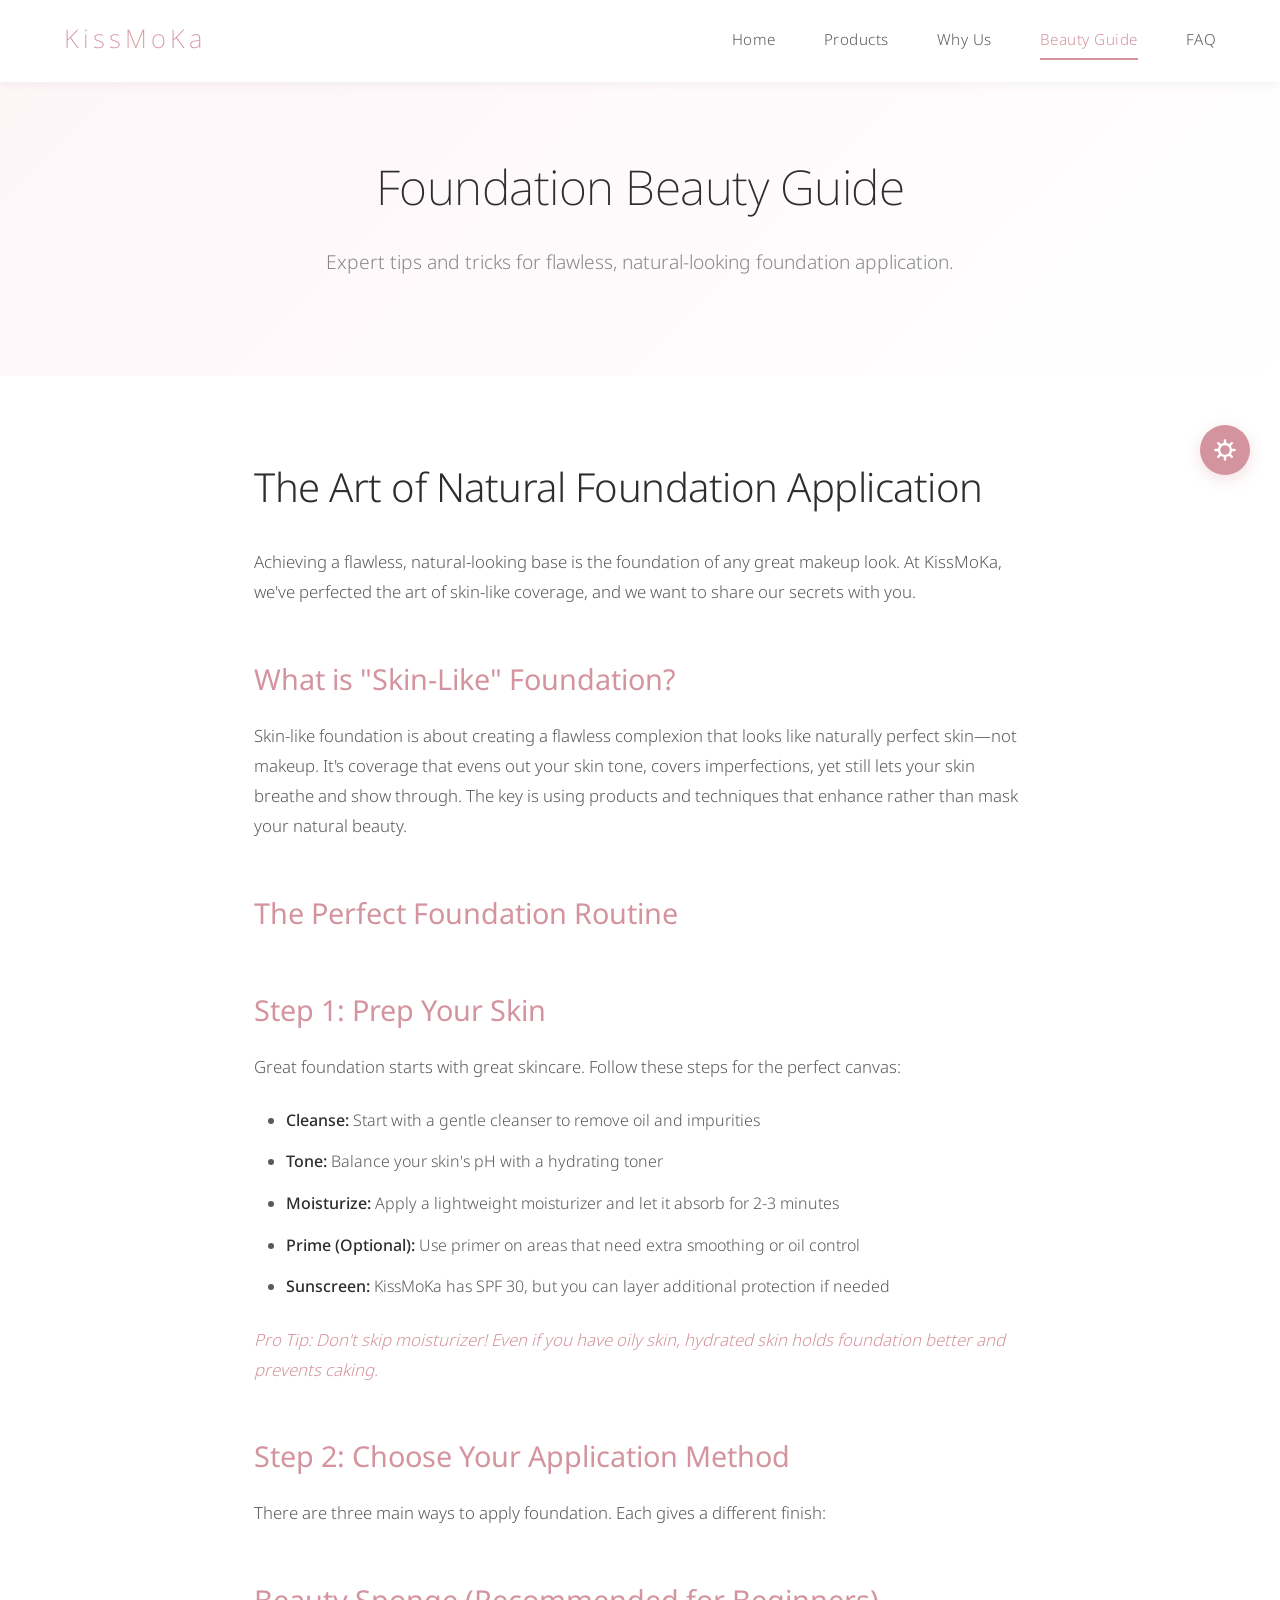
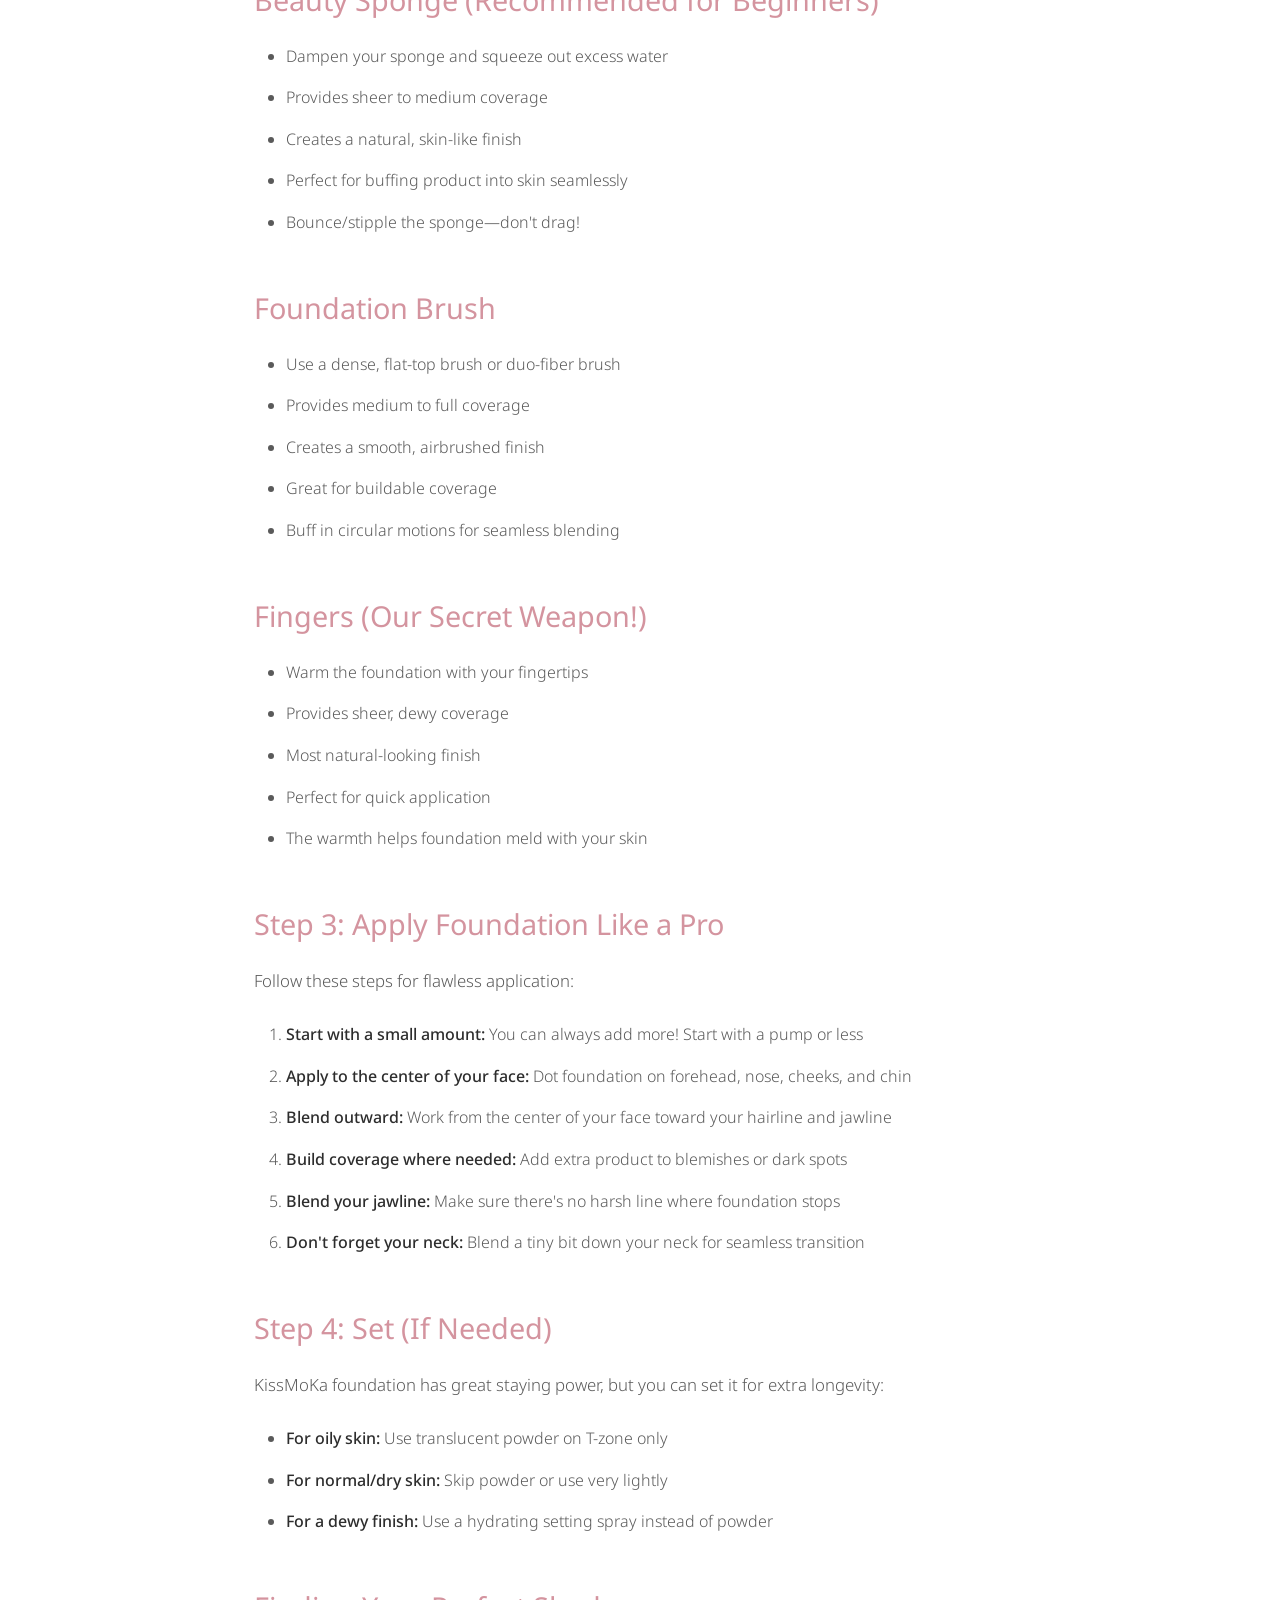
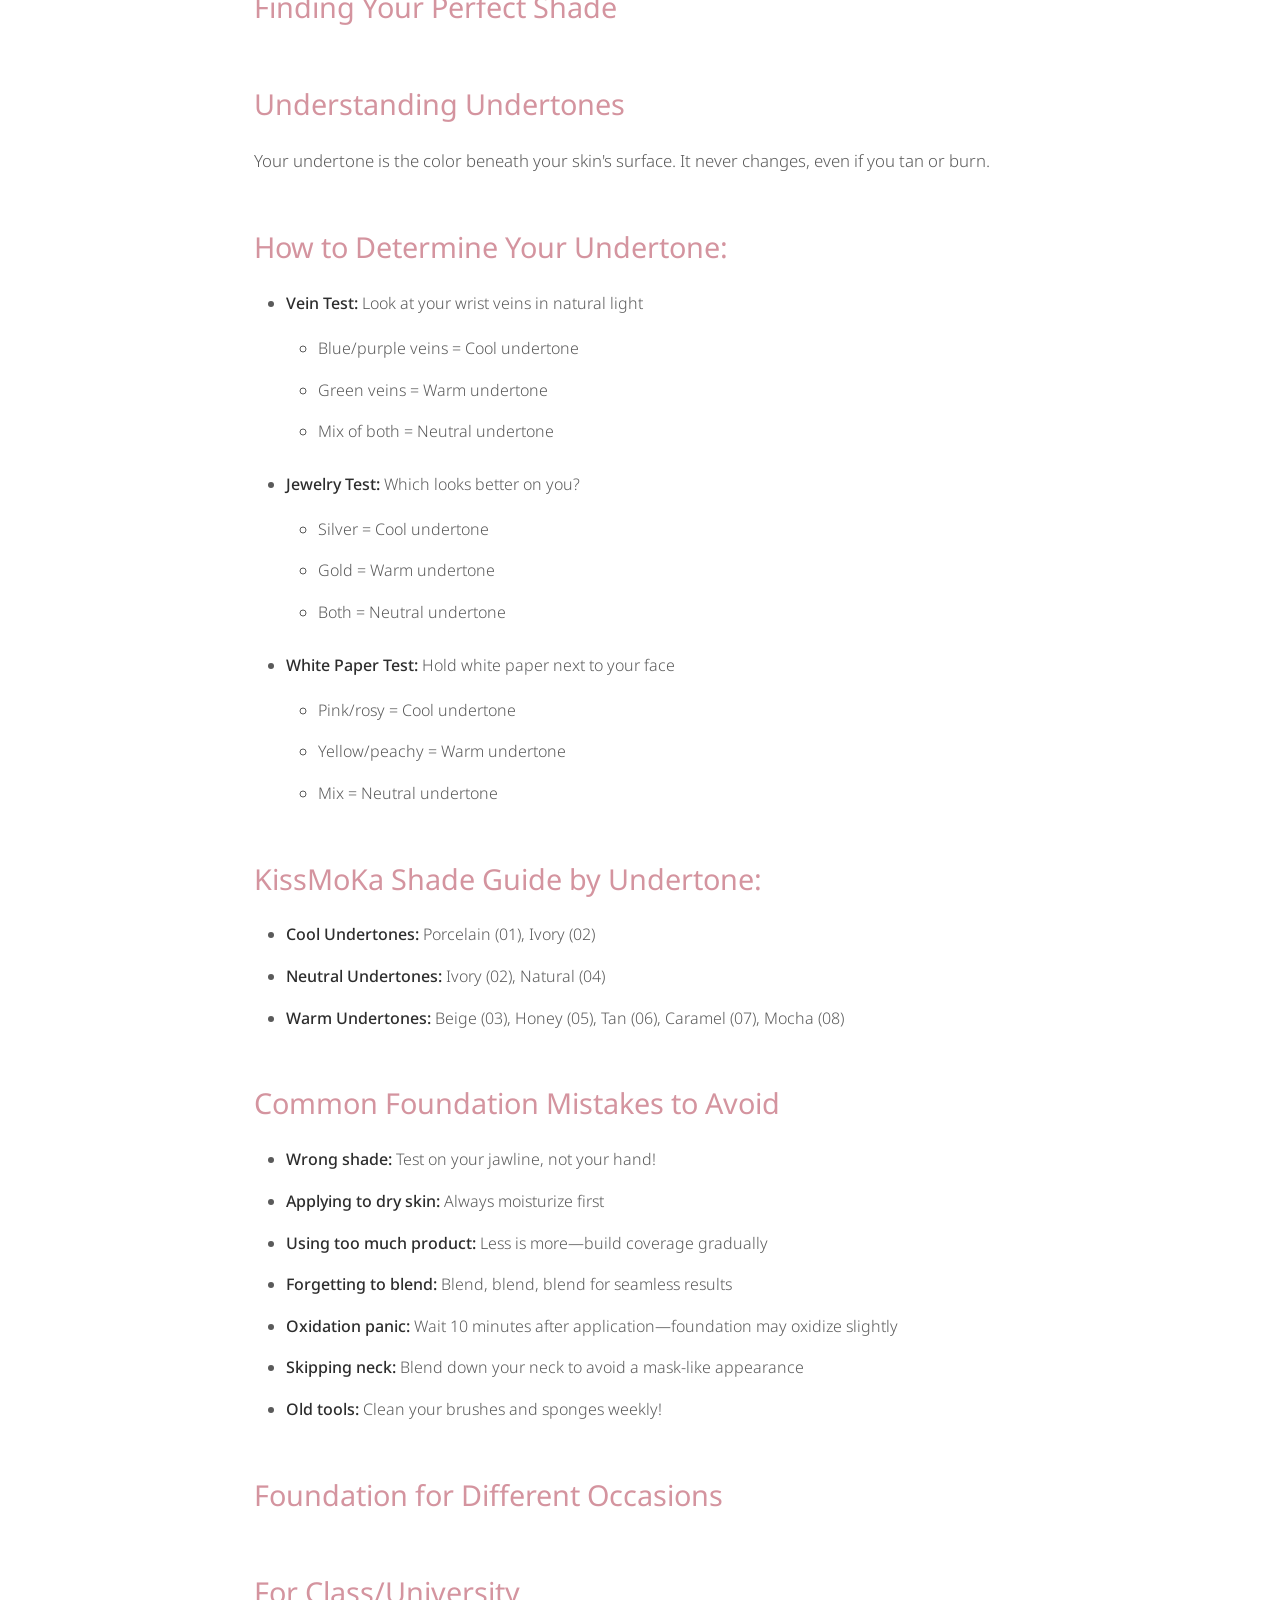
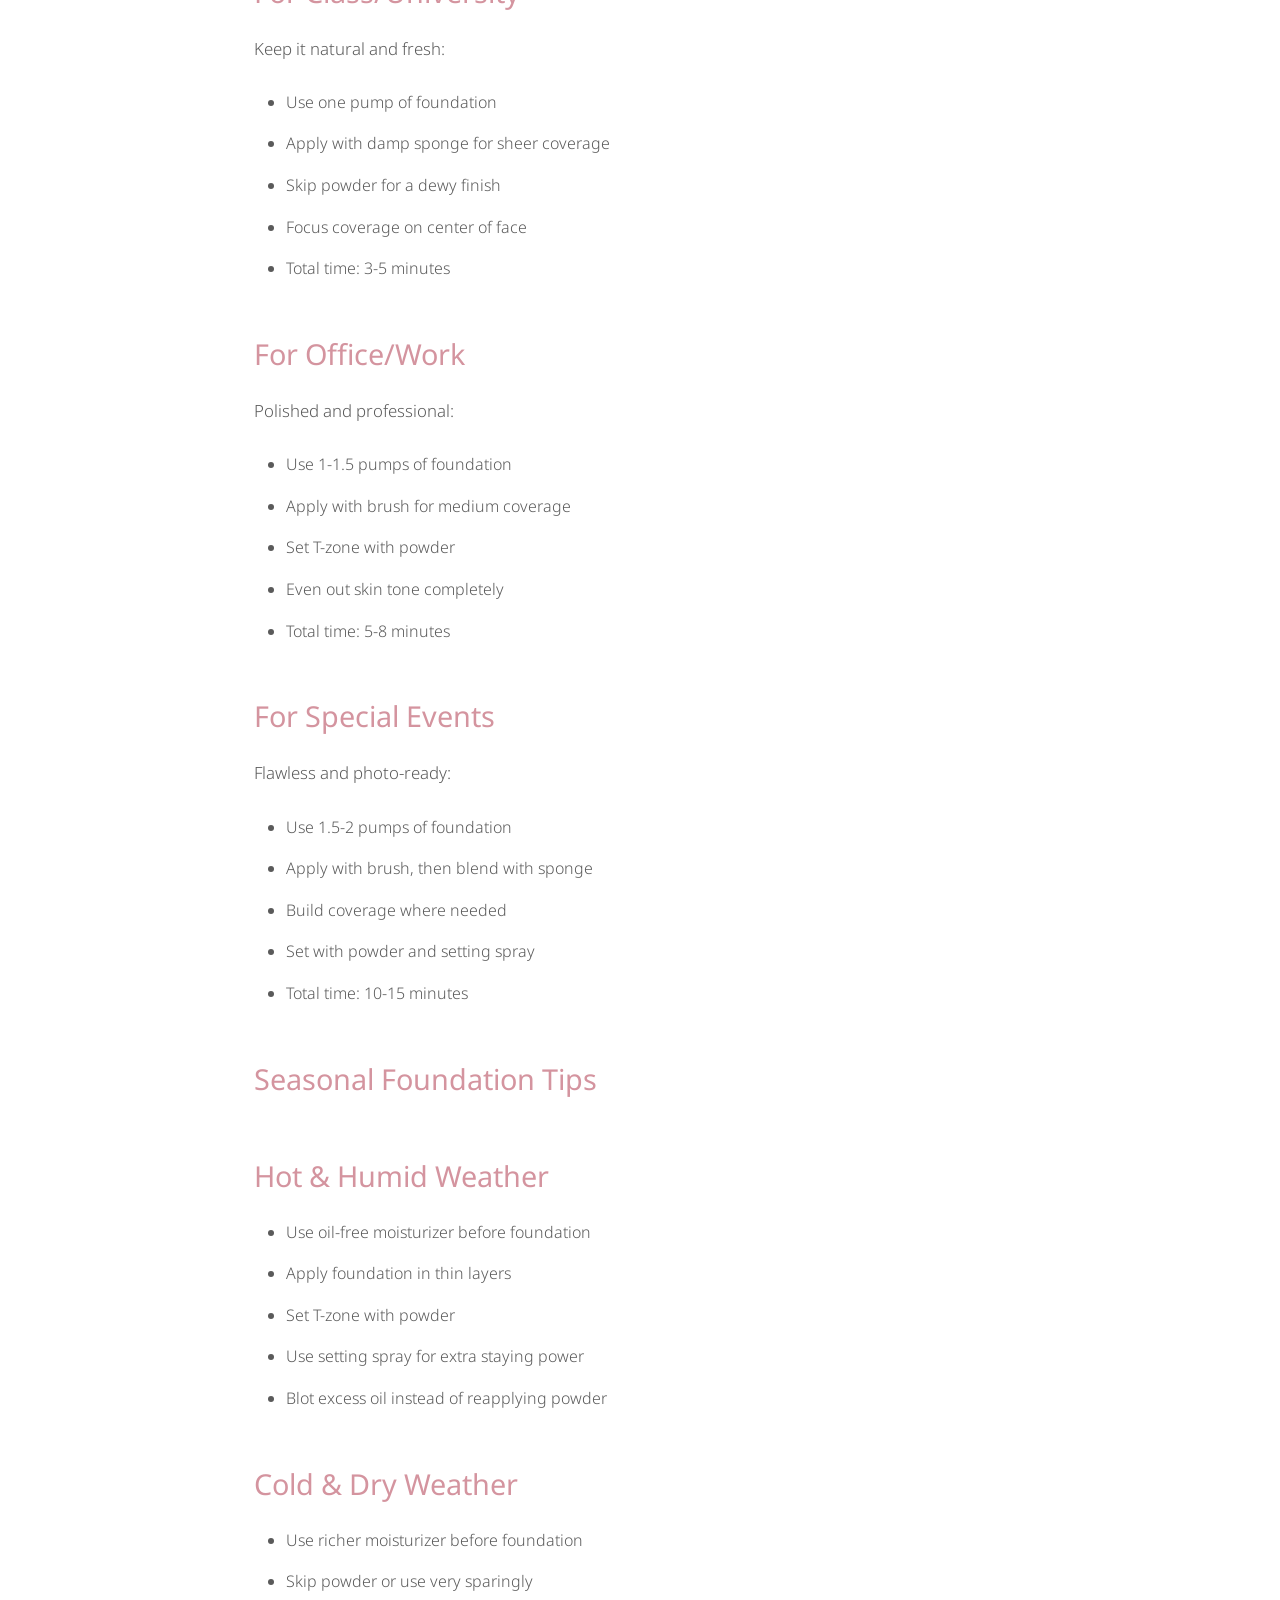
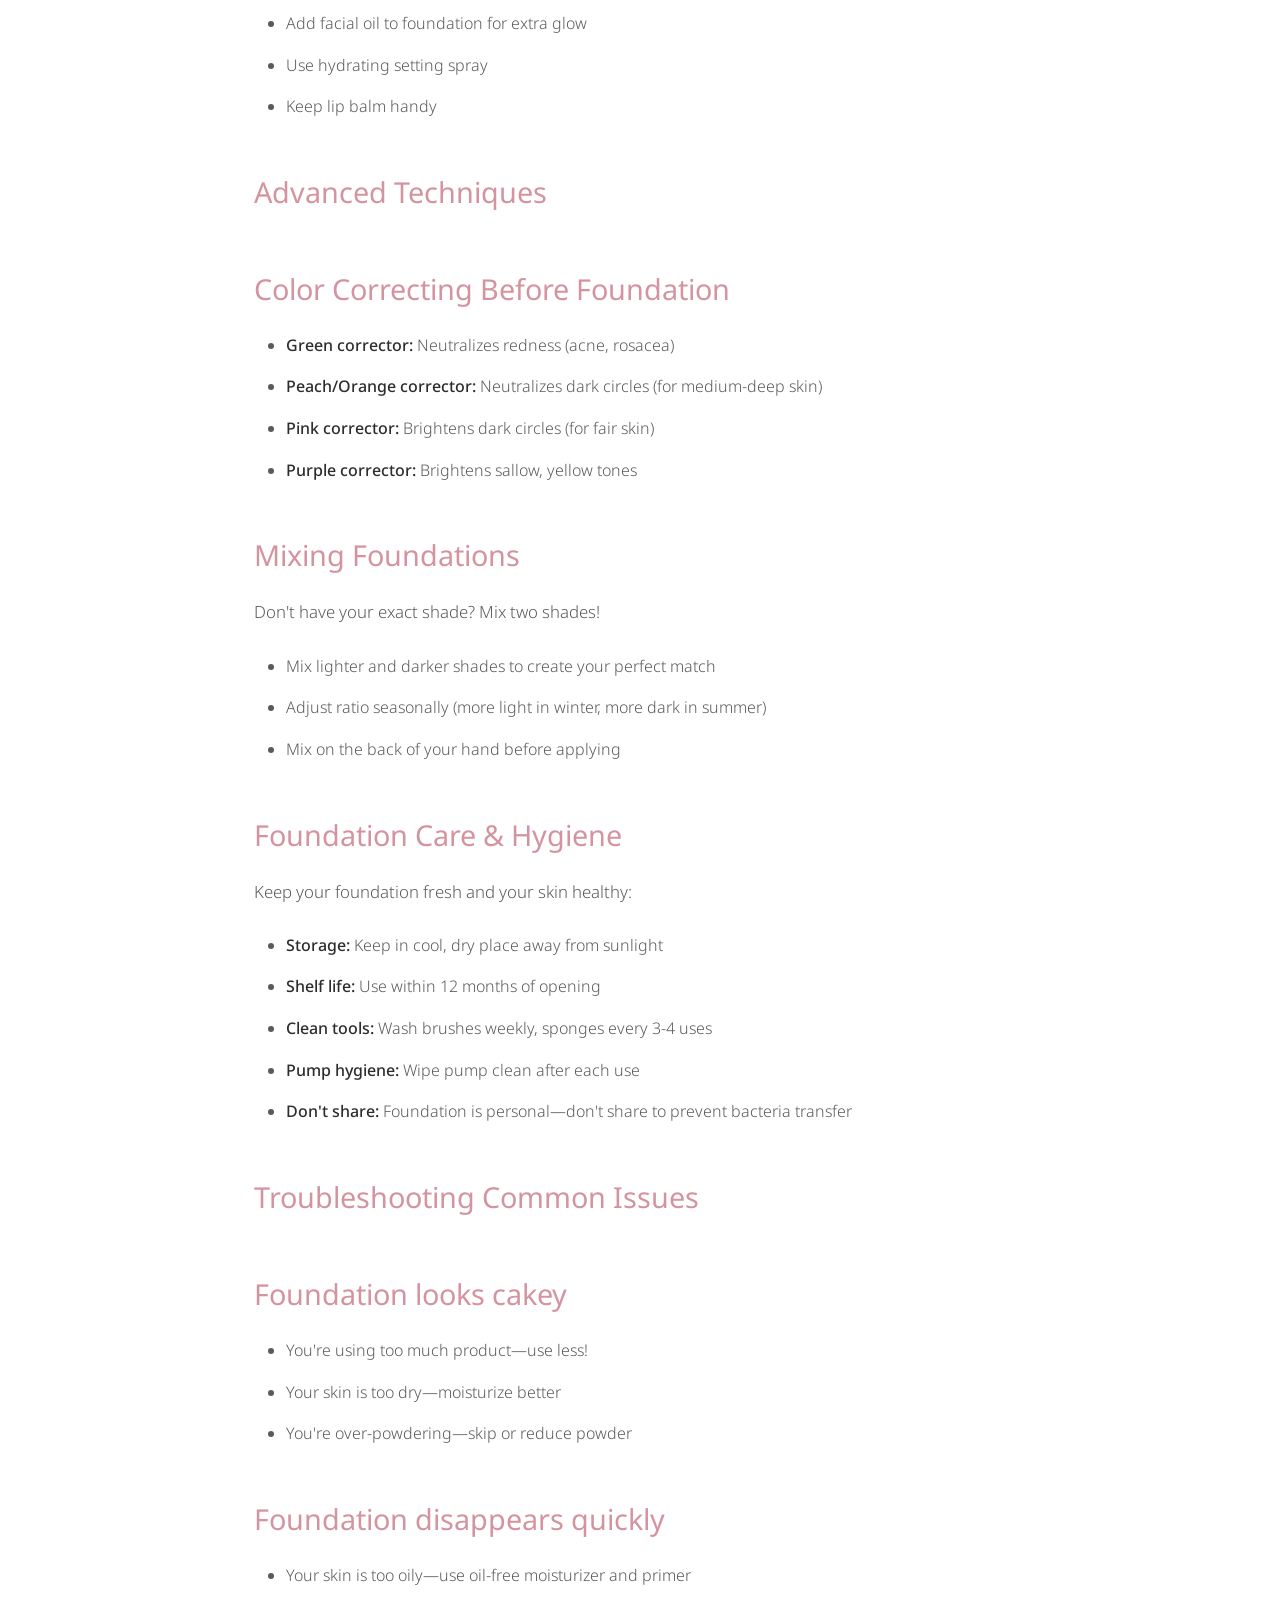
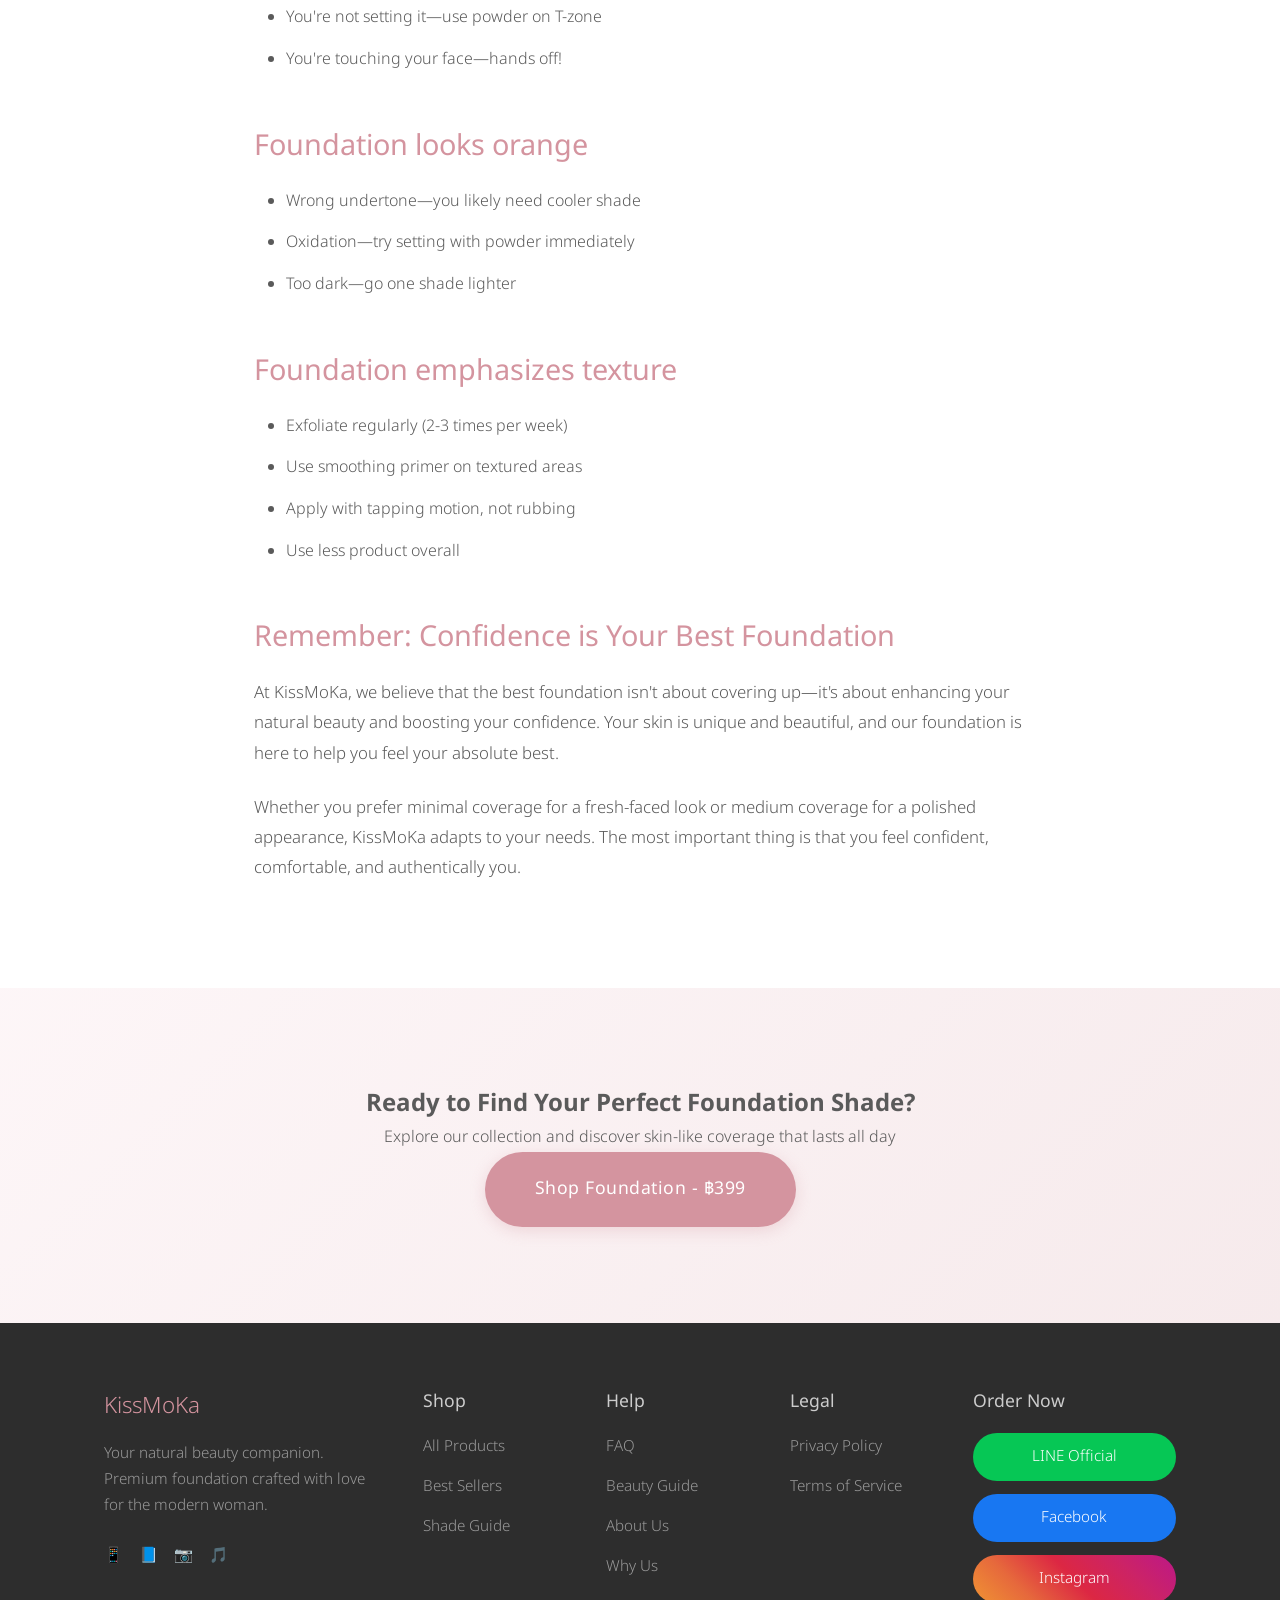
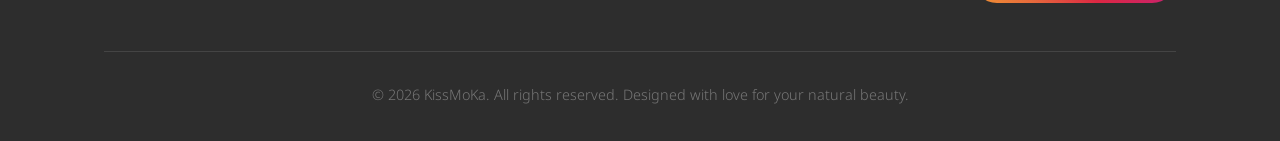
==== commit b57bb787: "Add files via upload" ====
--- a/content/index.html
+++ b/content/index.html
@@ -4,6 +4,16 @@
     <meta charset="UTF-8">
     <meta name="viewport" content="width=device-width, initial-scale=1.0">
     <title>Beauty Guide - KissMoKa Foundation</title>
+    
+    <!-- CRITICAL: Dark Mode Script - Must Load FIRST -->
+<script>
+    (function() {
+        const darkMode = localStorage.getItem('darkMode');
+        if (darkMode === 'enabled') {
+            document.documentElement.classList.add('dark-mode');
+        }
+    })();
+</script>
     
     <!-- Google Fonts - Noto Sans Thai -->
     <link rel="preconnect" href="https://fonts.googleapis.com">
--- a/style.css
+++ b/style.css
@@ -23,6 +23,113 @@
     --transition: all 0.6s cubic-bezier(0.4, 0, 0.2, 1);
 }
 
+/* ========================
+   DARK MODE VARIABLES
+======================== */
+html.dark-mode {
+    --primary-color: #e5a5b0;
+    --primary-dark: #d4949f;
+    --primary-light: #3a2a2e;
+    --text-dark: #e8e8e8;
+    --text-gray: #b8b8b8;
+    --text-light: #999;
+    --bg-light: #1a1a1a;
+    --white: #252525;
+    --shadow-sm: 0 2px 10px rgba(0, 0, 0, 0.3);
+    --shadow: 0 5px 20px rgba(0, 0, 0, 0.4);
+    --shadow-lg: 0 10px 40px rgba(0, 0, 0, 0.5);
+}
+
+html.dark-mode body {
+    background: var(--bg-light);
+    color: var(--text-gray);
+}
+
+html.dark-mode .hero,
+html.dark-mode .page-header {
+    background: linear-gradient(135deg, #2a2a2a 0%, #1a1a1a 100%);
+}
+
+html.dark-mode .shade-section,
+html.dark-mode .promise-section,
+html.dark-mode .shade-guide-section {
+    background: linear-gradient(180deg, #1a1a1a 0%, #252525 100%);
+}
+
+html.dark-mode .cta-section {
+    background: linear-gradient(135deg, #2a2a2a 0%, #252525 100%);
+}
+
+html.dark-mode .step-card,
+html.dark-mode .testimonial-card {
+    background: #2a2a2a;
+}
+
+html.dark-mode .hero-background .foundation-bg {
+    opacity: 0.03;
+}
+
+html.dark-mode .filter-btn {
+    border-color: #444;
+    color: var(--text-gray);
+}
+
+html.dark-mode .filter-btn:hover,
+html.dark-mode .filter-btn.active {
+    background: var(--primary-color);
+    border-color: var(--primary-color);
+    color: #1a1a1a;
+}
+
+html.dark-mode .product-features span {
+    background: #2a2a2a;
+    color: var(--text-gray);
+}
+
+html.dark-mode .product-footer {
+    border-top-color: #333;
+}
+
+html.dark-mode .footer {
+    background: #0d0d0d;
+}
+
+html.dark-mode .footer-bottom {
+    border-top-color: #222;
+}
+
+html.dark-mode .navbar {
+    background: rgba(37, 37, 37, 0.95);
+}
+
+html.dark-mode .navbar.scrolled {
+    background: rgba(37, 37, 37, 0.98);
+}
+
+html.dark-mode .hero-stats {
+    border-top-color: rgba(212, 148, 159, 0.3);
+}
+
+html.dark-mode .image-placeholder {
+    background: linear-gradient(135deg, rgba(58, 42, 46, 0.6) 0%, rgba(42, 42, 42, 0.6) 100%);
+}
+
+html.dark-mode .promise-card {
+    background: rgba(42, 42, 42, 0.5);
+}
+
+html.dark-mode .promise-card:hover {
+    background: rgba(42, 42, 42, 0.8);
+}
+
+html.dark-mode .filter-section {
+    border-bottom-color: #333;
+}
+
+html.dark-mode .faq-question:hover {
+    background: rgba(42, 42, 42, 0.5);
+}
+
 html {
     scroll-behavior: smooth;
 }
@@ -35,12 +142,95 @@
     background: var(--bg-light);
     line-height: 1.7;
     overflow-x: hidden;
+    transition: background-color 0.3s ease, color 0.3s ease;
 }
 
 .container {
     max-width: 1200px;
     margin: 0 auto;
     padding: 0 5%;
+}
+
+/* ========================
+   DARK MODE TOGGLE BUTTON
+======================== */
+.dark-mode-toggle {
+    position: fixed;
+    top: 50%;
+    right: 30px;
+    transform: translateY(-50%);
+    width: 50px;
+    height: 50px;
+    border-radius: 50%;
+    background: var(--primary-color);
+    border: none;
+    cursor: pointer;
+    display: flex;
+    align-items: center;
+    justify-content: center;
+    z-index: 999;
+    box-shadow: 0 4px 15px rgba(212, 148, 159, 0.3);
+    transition: var(--transition-fast);
+}
+
+.dark-mode-toggle:hover {
+    transform: translateY(-50%) scale(1.1);
+    box-shadow: 0 6px 20px rgba(212, 148, 159, 0.4);
+}
+
+.dark-mode-toggle svg {
+    width: 24px;
+    height: 24px;
+    color: white;
+    transition: var(--transition-fast);
+}
+
+.dark-mode-toggle .sun-icon {
+    display: block;
+}
+
+.dark-mode-toggle .moon-icon {
+    display: none;
+}
+
+html.dark-mode .dark-mode-toggle .sun-icon {
+    display: none;
+}
+
+html.dark-mode .dark-mode-toggle .moon-icon {
+    display: block;
+}
+
+/* ========================
+   SCROLL TO TOP BUTTON
+======================== */
+.scroll-to-top {
+    position: fixed;
+    bottom: 30px;
+    right: 30px;
+    width: 50px;
+    height: 50px;
+    border-radius: 50%;
+    background: var(--primary-color);
+    color: white;
+    border: none;
+    font-size: 1.5rem;
+    cursor: pointer;
+    opacity: 0;
+    visibility: hidden;
+    transition: all 0.3s ease;
+    z-index: 998;
+    box-shadow: 0 4px 15px rgba(212, 148, 159, 0.3);
+}
+
+.scroll-to-top.visible {
+    opacity: 1;
+    visibility: visible;
+}
+
+.scroll-to-top:hover {
+    background: var(--primary-dark);
+    transform: translateY(-5px);
 }
 
 /* ========================
@@ -231,7 +421,7 @@
 .hero-badge {
     display: inline-block;
     padding: 0.5rem 1.5rem;
-    background: rgba(212, 148, 159, 0.1);
+    background: rgba(212, 148, 159, 0.15);
     color: var(--primary-dark);
     border-radius: 30px;
     font-size: 0.85rem;
@@ -335,7 +525,7 @@
 
 .btn-primary {
     background: var(--primary-color);
-    color: var(--white);
+    color: #ffffff;
     box-shadow: 0 4px 15px rgba(212, 148, 159, 0.3);
 }
 
@@ -353,7 +543,7 @@
 
 .btn-secondary:hover {
     background: var(--primary-color);
-    color: var(--white);
+    color: #ffffff;
     transform: translateY(-3px);
 }
 
@@ -391,10 +581,13 @@
     text-align: center;
     padding: 2rem;
     transition: var(--transition-fast);
+    background: rgba(212, 148, 159, 0.03);
+    border-radius: 15px;
 }
 
 .benefit-card:hover {
     transform: translateY(-5px);
+    background: rgba(212, 148, 159, 0.08);
 }
 
 .benefit-icon {
@@ -475,7 +668,8 @@
 .shade-number {
     font-size: 4rem;
     font-weight: 200;
-    color: rgba(255, 255, 255, 0.7);
+    color: rgba(255, 255, 255, 0.8);
+    text-shadow: 0 2px 10px rgba(0,0,0,0.1);
 }
 
 .shade-info {
@@ -521,7 +715,7 @@
 .step-card {
     text-align: center;
     padding: 2.5rem;
-    background: #fef5f7;
+    background: rgba(254, 245, 247, 0.6);
     border-radius: 20px;
     position: relative;
     transition: var(--transition-fast);
@@ -540,7 +734,7 @@
     width: 50px;
     height: 50px;
     background: var(--primary-color);
-    color: var(--white);
+    color: #ffffff;
     border-radius: 50%;
     display: flex;
     align-items: center;
@@ -629,7 +823,7 @@
 }
 
 .image-placeholder {
-    background: linear-gradient(135deg, #fef5f7 0%, #f5e6e8 100%);
+    background: linear-gradient(135deg, rgba(254, 245, 247, 0.6) 0%, rgba(245, 230, 232, 0.6) 100%);
     border-radius: 30px;
     height: 500px;
     display: flex;
@@ -696,7 +890,7 @@
 }
 
 .testimonial-card {
-    background: #fef5f7;
+    background: rgba(254, 245, 247, 0.6);
     padding: 2.5rem;
     border-radius: 20px;
     transition: var(--transition-fast);
@@ -747,7 +941,7 @@
 ======================== */
 .cta-section {
     padding: 6rem 0;
-    background: linear-gradient(135deg, #fef5f7 0%, #f5e6e8 100%);
+    background: linear-gradient(135deg, rgba(254, 245, 247, 0.8) 0%, rgba(245, 230, 232, 0.8) 100%);
     text-align: center;
 }
 
@@ -807,7 +1001,7 @@
 
 .badge {
     padding: 0.5rem 1.5rem;
-    background: rgba(212, 148, 159, 0.1);
+    background: rgba(212, 148, 159, 0.15);
     color: var(--primary-dark);
     border-radius: 25px;
     font-size: 0.85rem;
@@ -847,7 +1041,7 @@
 .filter-btn.active {
     background: var(--primary-color);
     border-color: var(--primary-color);
-    color: var(--white);
+    color: #ffffff;
 }
 
 /* ========================
@@ -883,7 +1077,7 @@
     top: 1rem;
     right: 1rem;
     background: var(--primary-color);
-    color: var(--white);
+    color: #ffffff;
     padding: 0.5rem 1rem;
     border-radius: 20px;
     font-size: 0.8rem;
@@ -959,7 +1153,7 @@
 .product-features span {
     font-size: 0.85rem;
     color: var(--text-gray);
-    background: #f5f5f5;
+    background: rgba(245, 245, 245, 0.8);
     padding: 0.4rem 1rem;
     border-radius: 15px;
 }
@@ -981,7 +1175,7 @@
 .buy-button {
     padding: 0.8rem 2rem;
     background: var(--primary-color);
-    color: var(--white);
+    color: #ffffff;
     border: none;
     border-radius: 30px;
     cursor: pointer;
@@ -1026,7 +1220,7 @@
     width: 50px;
     height: 50px;
     background: var(--primary-color);
-    color: var(--white);
+    color: #ffffff;
     border-radius: 50%;
     display: flex;
     align-items: center;
@@ -1064,7 +1258,7 @@
 ======================== */
 .promise-section {
     padding: 6rem 0;
-    background: linear-gradient(135deg, #fff 0%, #fef5f7 100%);
+    background: linear-gradient(135deg, #fff 0%, rgba(254, 245, 247, 0.6) 100%);
 }
 
 .promise-grid {
@@ -1079,10 +1273,13 @@
     text-align: center;
     padding: 2rem;
     transition: var(--transition-fast);
+    background: rgba(255, 255, 255, 0.5);
+    border-radius: 15px;
 }
 
 .promise-card:hover {
     transform: translateY(-5px);
+    background: rgba(254, 245, 247, 0.8);
 }
 
 .promise-icon {
@@ -1189,7 +1386,7 @@
 }
 
 .faq-question:hover {
-    background: #fef5f7;
+    background: rgba(254, 245, 247, 0.5);
 }
 
 .faq-question h3 {
@@ -1236,6 +1433,10 @@
     background: var(--text-dark);
     color: #999;
     padding: 4rem 0 2rem;
+}
+
+html.dark-mode .footer {
+    background: #0d0d0d;
 }
 
 .footer-content {
@@ -1319,7 +1520,7 @@
 
 .social-btn.line {
     background: #06C755;
-    color: var(--white);
+    color: #ffffff;
 }
 
 .social-btn.line:hover {
@@ -1329,7 +1530,7 @@
 
 .social-btn.facebook {
     background: #1877f2;
-    color: var(--white);
+    color: #ffffff;
 }
 
 .social-btn.facebook:hover {
@@ -1339,7 +1540,7 @@
 
 .social-btn.instagram {
     background: linear-gradient(45deg, #f09433 0%, #e6683c 25%, #dc2743 50%, #cc2366 75%, #bc1888 100%);
-    color: var(--white);
+    color: #ffffff;
 }
 
 .social-btn.instagram:hover {
@@ -1349,7 +1550,7 @@
 
 .social-btn.tiktok {
     background: #000000;
-    color: var(--white);
+    color: #ffffff;
 }
 
 .social-btn.tiktok:hover {
@@ -1412,6 +1613,14 @@
 
     .product-grid {
         grid-template-columns: repeat(auto-fill, minmax(250px, 1fr));
+    }
+
+    .dark-mode-toggle {
+        right: 20px;
+    }
+
+    .scroll-to-top {
+        right: 20px;
     }
 }
 
@@ -1492,4 +1701,17 @@
     .guide-steps {
         grid-template-columns: 1fr;
     }
+
+    .dark-mode-toggle {
+        width: 45px;
+        height: 45px;
+        right: 15px;
+    }
+
+    .scroll-to-top {
+        width: 45px;
+        height: 45px;
+        bottom: 20px;
+        right: 15px;
+    }
 }
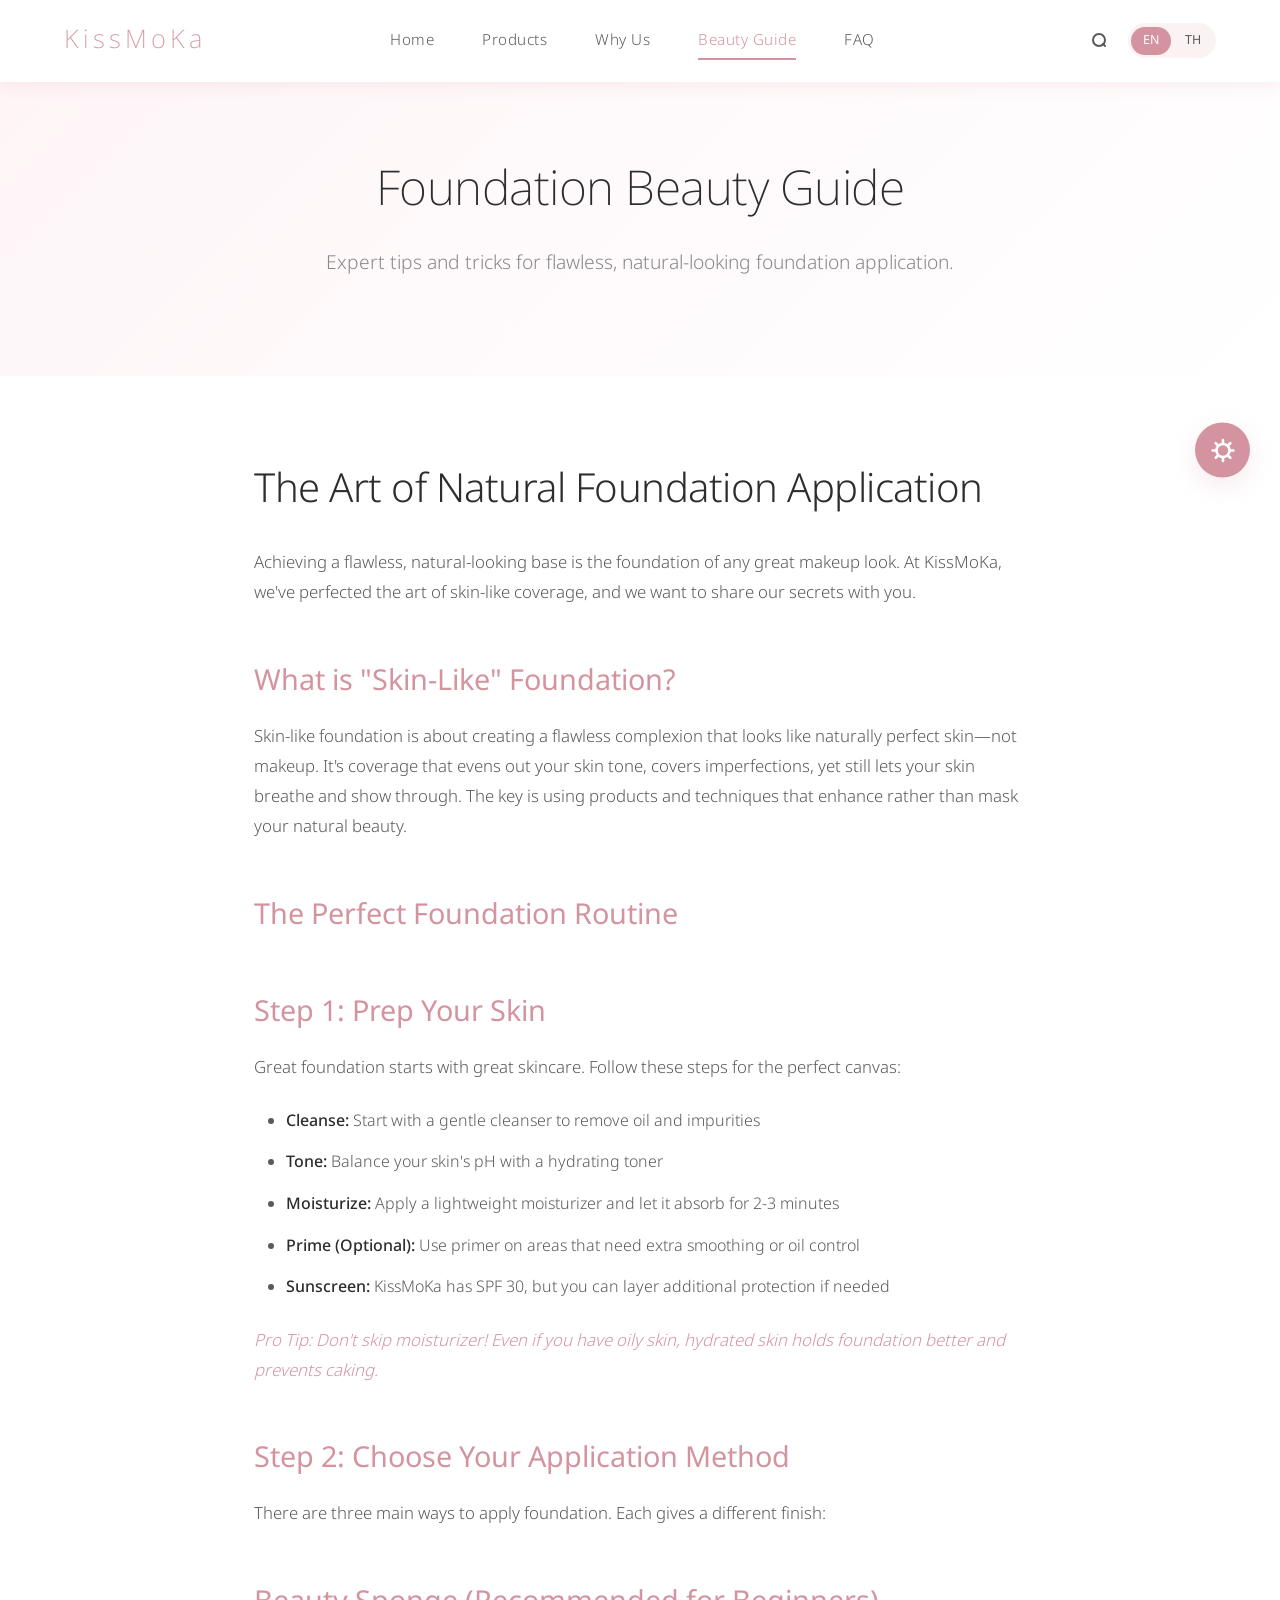
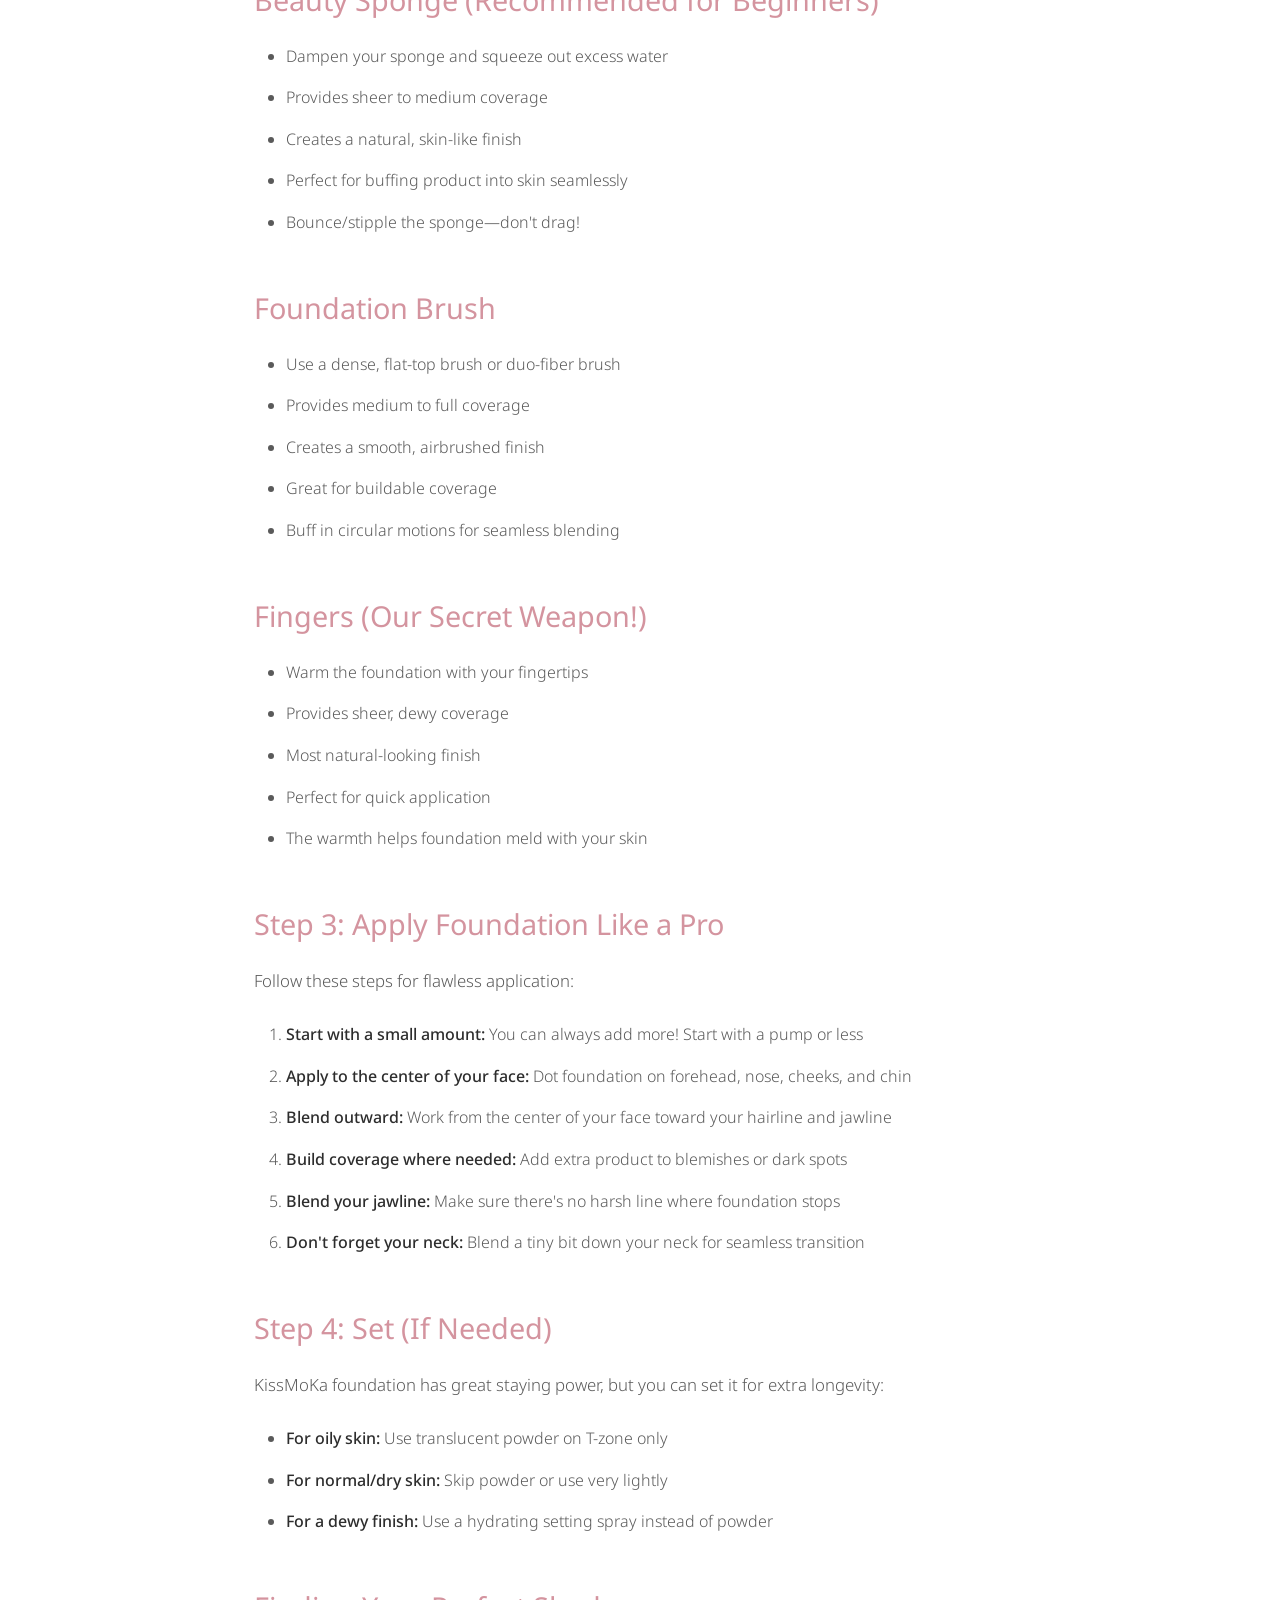
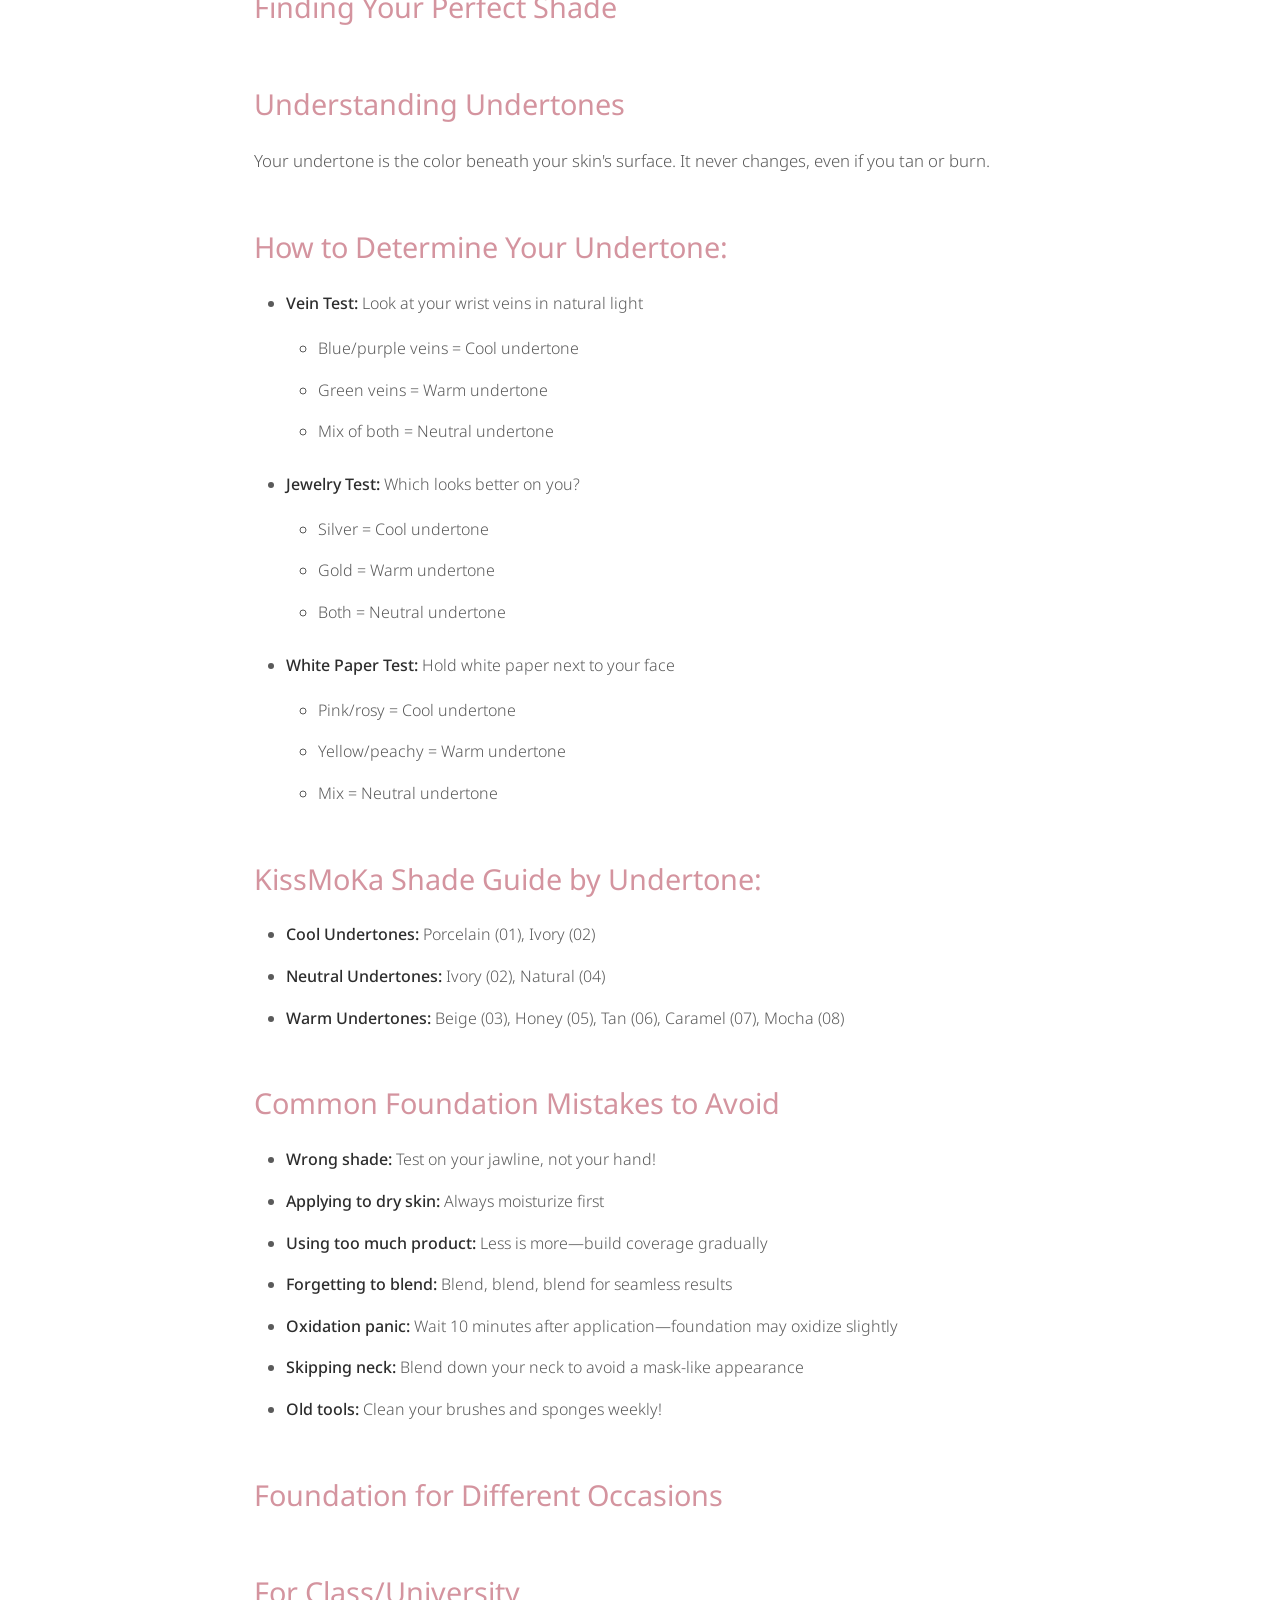
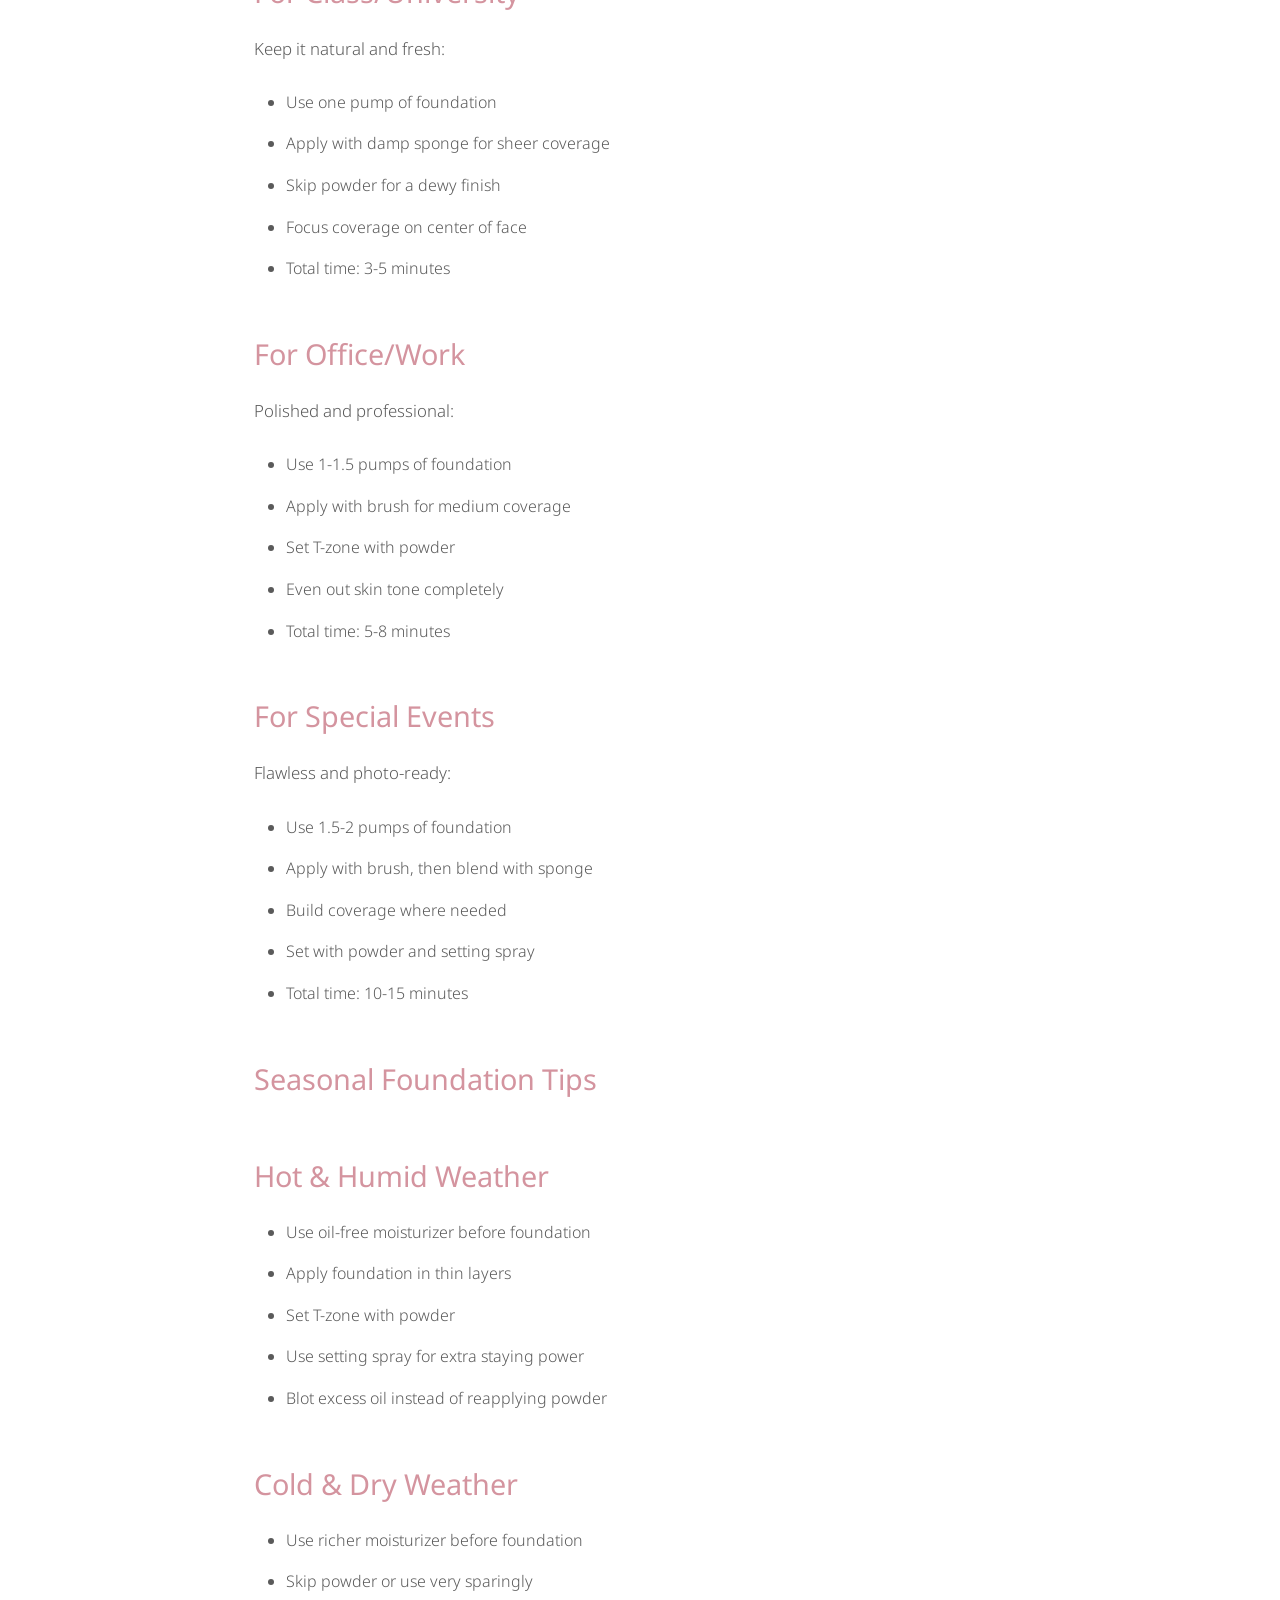
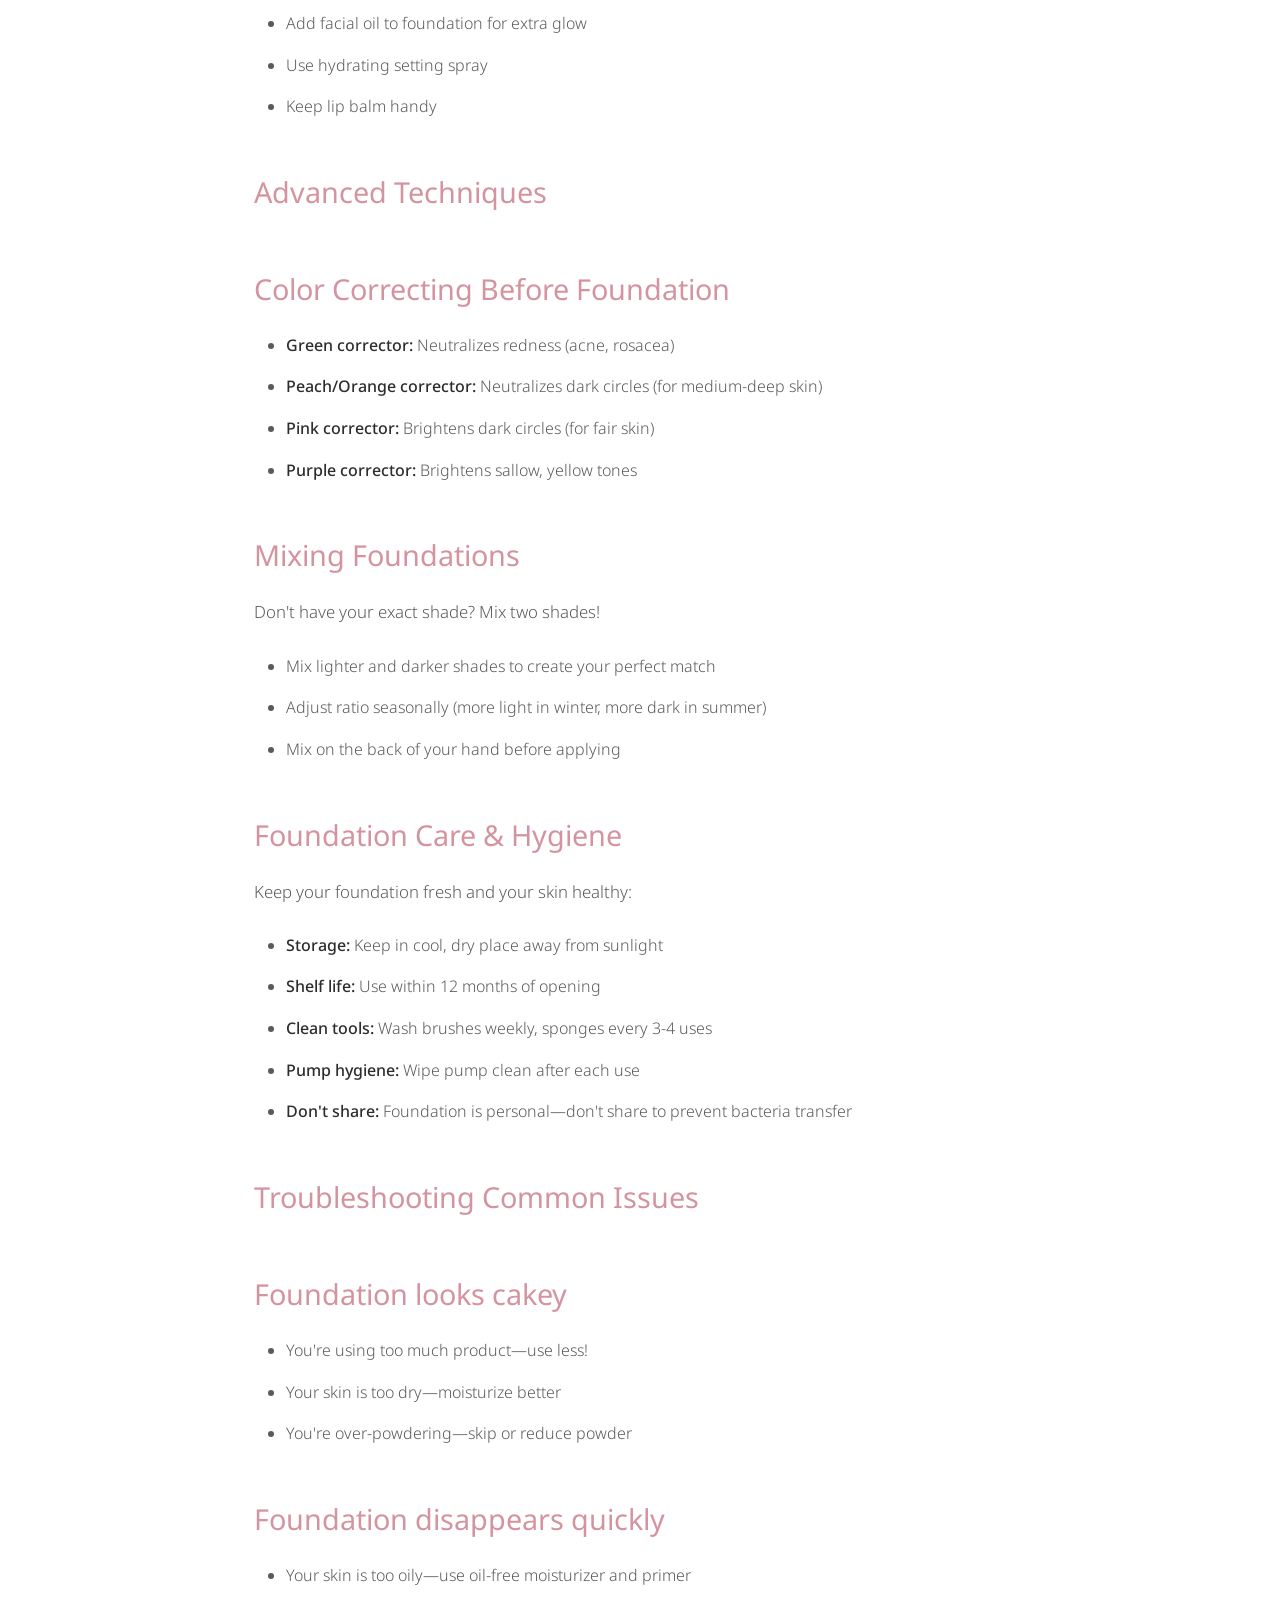
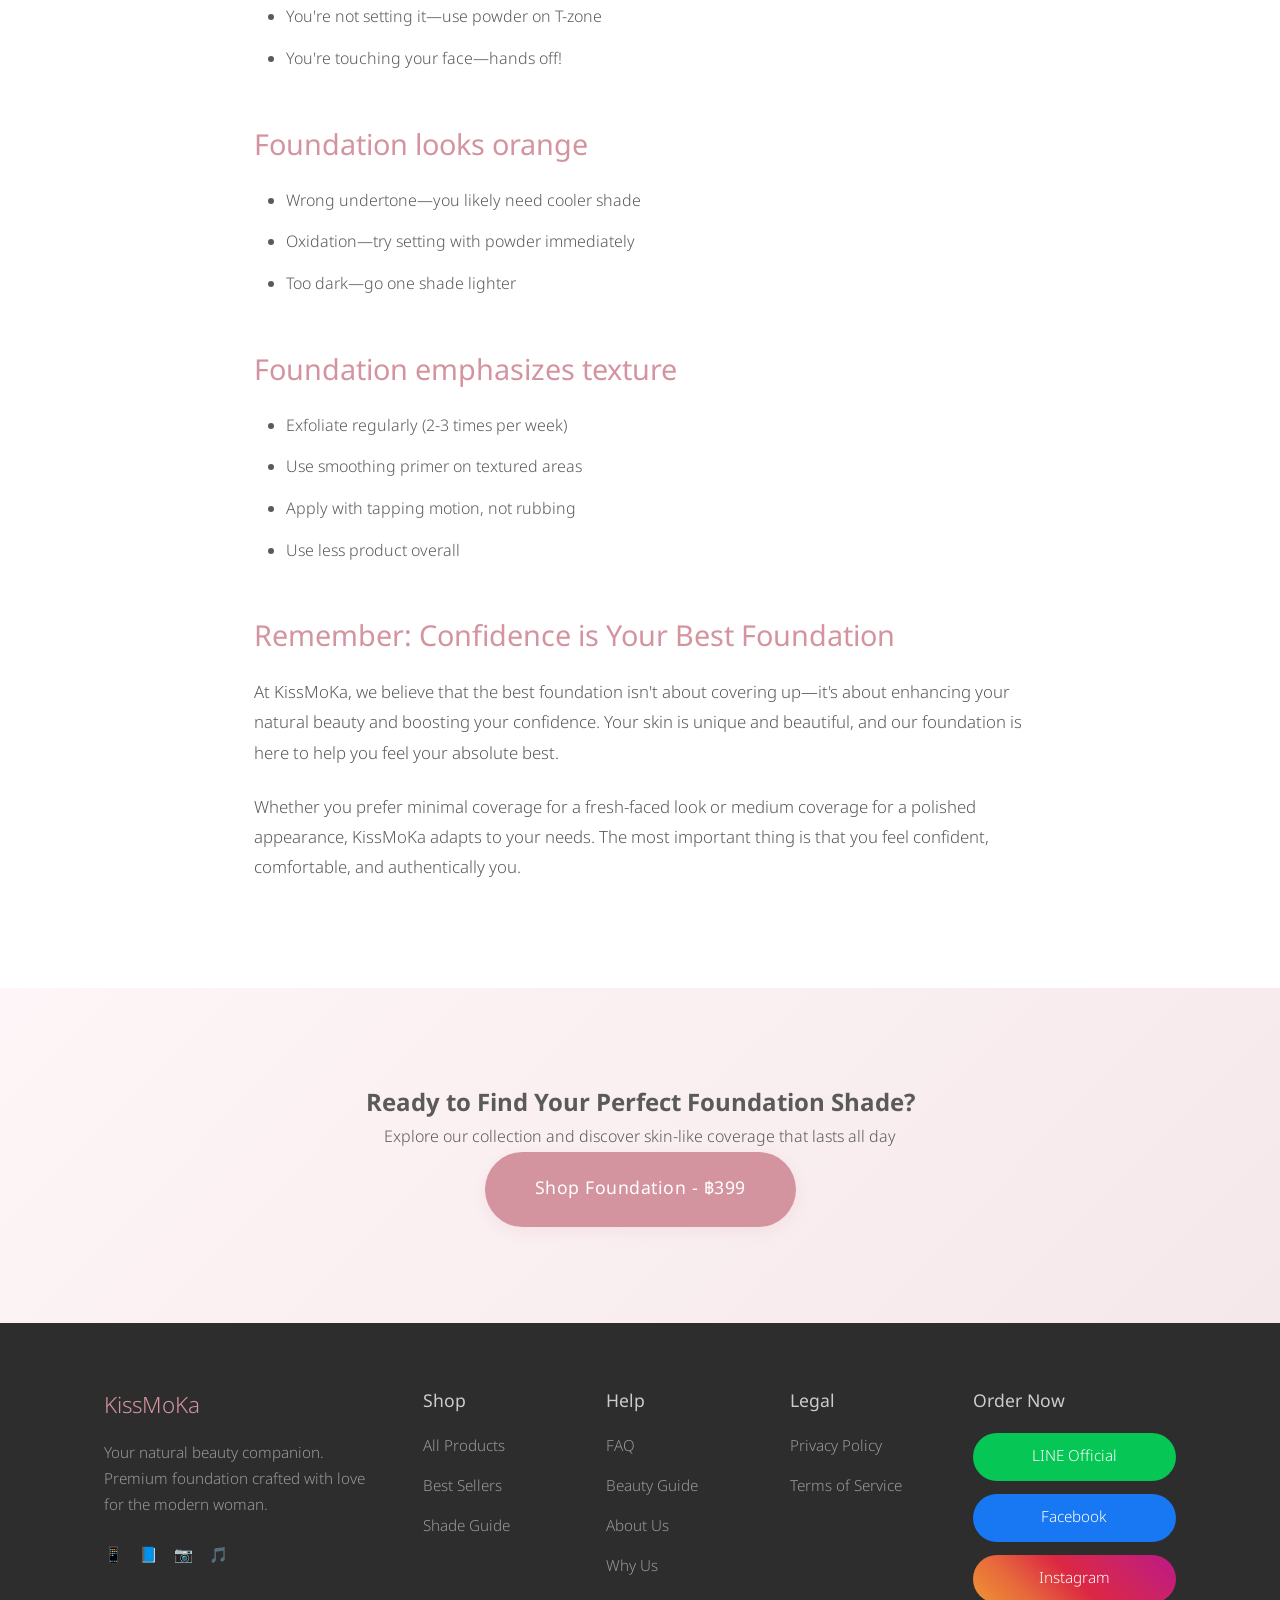
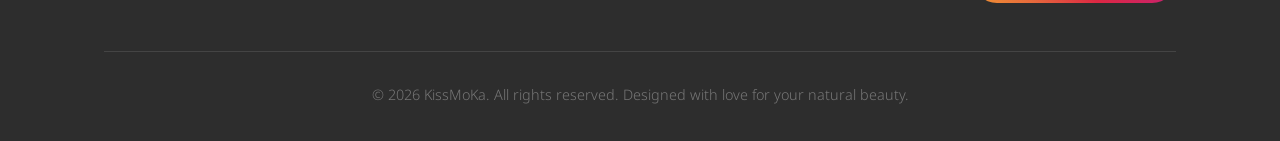
==== commit 6836b9c2: "Add 20 new features: quiz, blog, ingredients, contact, loyalty pages + search, lang toggle, before/a" ====
--- a/content/index.html
+++ b/content/index.html
@@ -34,14 +34,33 @@
                 <span></span>
             </button>
             <ul class="nav-menu" id="navMenu">
-                <li><a href="../index.html">Home</a></li>
-                <li><a href="../product/index.html">Products</a></li>
-                <li><a href="../why-us/index.html">Why Us</a></li>
-                <li><a href="index.html" class="active">Beauty Guide</a></li>
-                <li><a href="../faq/index.html">FAQ</a></li>
-            </ul>
+                <li><a href="../index.html" data-en="Home" data-th="หน้าแรก">Home</a></li>
+                <li><a href="../product/index.html" data-en="Products" data-th="สินค้า">Products</a></li>
+                <li><a href="../why-us/index.html" data-en="Why Us" data-th="ทำไมต้องเรา">Why Us</a></li>
+                <li><a href="index.html" class="active" data-en="Beauty Guide" data-th="คู่มือความงาม">Beauty Guide</a></li>
+                <li><a href="../faq/index.html" data-en="FAQ" data-th="คำถาม">FAQ</a></li>
+            </ul>
+            <div class="nav-extras">
+                <button class="search-trigger" id="searchTrigger" aria-label="Search">
+                    <svg width="20" height="20" viewBox="0 0 20 20" fill="none"><circle cx="9" cy="9" r="6" stroke="currentColor" stroke-width="2"/><path d="M15 15L13 13" stroke="currentColor" stroke-width="2" stroke-linecap="round"/></svg>
+                </button>
+                <div class="lang-toggle">
+                    <button class="lang-btn active" data-lang="en">EN</button>
+                    <button class="lang-btn" data-lang="th">TH</button>
+                </div>
+            </div>
         </div>
     </nav>
+    <div class="search-overlay" id="searchOverlay">
+        <div class="search-box">
+            <div class="search-input-row">
+                <svg width="18" height="18" viewBox="0 0 20 20" fill="none"><circle cx="9" cy="9" r="6" stroke="#d4949f" stroke-width="2"/><path d="M15 15L13 13" stroke="#d4949f" stroke-width="2" stroke-linecap="round"/></svg>
+                <input class="search-input" id="searchInput" placeholder="Search shades, pages…" autocomplete="off">
+                <button class="search-close" id="searchClose">&times;</button>
+            </div>
+            <div class="search-results" id="searchResults"></div>
+        </div>
+    </div>
 
     <!-- Page Header -->
     <section class="page-header">
--- a/style.css
+++ b/style.css
@@ -16,11 +16,13 @@
     --text-light: #888;
     --bg-light: #fafafa;
     --white: #ffffff;
-    --shadow-sm: 0 2px 10px rgba(0, 0, 0, 0.05);
-    --shadow: 0 5px 20px rgba(0, 0, 0, 0.08);
-    --shadow-lg: 0 10px 40px rgba(212, 148, 159, 0.15);
-    --transition-fast: all 0.3s cubic-bezier(0.4, 0, 0.2, 1);
-    --transition: all 0.6s cubic-bezier(0.4, 0, 0.2, 1);
+    --shadow-sm: 0 4px 15px rgba(212, 148, 159, 0.15);
+    --shadow: 0 8px 25px rgba(212, 148, 159, 0.2);
+    --shadow-lg: 0 15px 45px rgba(212, 148, 159, 0.25);
+    --shadow-card: 0 10px 30px rgba(0, 0, 0, 0.08);
+    --transition-fast: all 0.4s cubic-bezier(0.25, 0.46, 0.45, 0.94);
+    --transition: all 0.6s cubic-bezier(0.25, 0.46, 0.45, 0.94);
+    --transition-smooth: all 0.8s cubic-bezier(0.16, 1, 0.3, 1);
 }
 
 /* ========================
@@ -35,9 +37,10 @@
     --text-light: #999;
     --bg-light: #1a1a1a;
     --white: #252525;
-    --shadow-sm: 0 2px 10px rgba(0, 0, 0, 0.3);
-    --shadow: 0 5px 20px rgba(0, 0, 0, 0.4);
-    --shadow-lg: 0 10px 40px rgba(0, 0, 0, 0.5);
+    --shadow-sm: 0 4px 15px rgba(0, 0, 0, 0.4);
+    --shadow: 0 8px 25px rgba(0, 0, 0, 0.5);
+    --shadow-lg: 0 15px 45px rgba(0, 0, 0, 0.6);
+    --shadow-card: 0 10px 30px rgba(0, 0, 0, 0.5);
 }
 
 html.dark-mode body {
@@ -142,13 +145,31 @@
     background: var(--bg-light);
     line-height: 1.7;
     overflow-x: hidden;
-    transition: background-color 0.3s ease, color 0.3s ease;
+    transition: background-color 0.4s ease, color 0.4s ease;
 }
 
 .container {
     max-width: 1200px;
     margin: 0 auto;
     padding: 0 5%;
+}
+
+/* ========================
+   PAGE TRANSITION
+======================== */
+@keyframes pageIn {
+    from {
+        opacity: 0;
+        transform: translateY(20px);
+    }
+    to {
+        opacity: 1;
+        transform: translateY(0);
+    }
+}
+
+body {
+    animation: pageIn 0.6s cubic-bezier(0.25, 0.46, 0.45, 0.94);
 }
 
 /* ========================
@@ -159,8 +180,8 @@
     top: 50%;
     right: 30px;
     transform: translateY(-50%);
-    width: 50px;
-    height: 50px;
+    width: 55px;
+    height: 55px;
     border-radius: 50%;
     background: var(--primary-color);
     border: none;
@@ -169,18 +190,22 @@
     align-items: center;
     justify-content: center;
     z-index: 999;
-    box-shadow: 0 4px 15px rgba(212, 148, 159, 0.3);
+    box-shadow: var(--shadow);
     transition: var(--transition-fast);
 }
 
 .dark-mode-toggle:hover {
-    transform: translateY(-50%) scale(1.1);
-    box-shadow: 0 6px 20px rgba(212, 148, 159, 0.4);
+    transform: translateY(-50%) scale(1.15);
+    box-shadow: var(--shadow-lg);
+}
+
+.dark-mode-toggle:active {
+    transform: translateY(-50%) scale(0.95);
 }
 
 .dark-mode-toggle svg {
-    width: 24px;
-    height: 24px;
+    width: 26px;
+    height: 26px;
     color: white;
     transition: var(--transition-fast);
 }
@@ -208,19 +233,22 @@
     position: fixed;
     bottom: 30px;
     right: 30px;
-    width: 50px;
-    height: 50px;
+    width: 55px;
+    height: 55px;
     border-radius: 50%;
     background: var(--primary-color);
     color: white;
     border: none;
-    font-size: 1.5rem;
+    font-size: 1.8rem;
     cursor: pointer;
     opacity: 0;
     visibility: hidden;
-    transition: all 0.3s ease;
+    transition: var(--transition-fast);
     z-index: 998;
-    box-shadow: 0 4px 15px rgba(212, 148, 159, 0.3);
+    box-shadow: var(--shadow);
+    display: flex;
+    align-items: center;
+    justify-content: center;
 }
 
 .scroll-to-top.visible {
@@ -230,7 +258,12 @@
 
 .scroll-to-top:hover {
     background: var(--primary-dark);
-    transform: translateY(-5px);
+    transform: translateY(-8px);
+    box-shadow: var(--shadow-lg);
+}
+
+.scroll-to-top:active {
+    transform: translateY(-2px);
 }
 
 /* ========================
@@ -238,14 +271,14 @@
 ======================== */
 .navbar {
     background: rgba(255, 255, 255, 0.95);
-    backdrop-filter: blur(15px);
+    backdrop-filter: blur(20px);
     padding: 1.2rem 5%;
     position: fixed;
     width: 100%;
     top: 0;
     z-index: 1000;
     box-shadow: var(--shadow-sm);
-    transition: var(--transition);
+    transition: var(--transition-fast);
 }
 
 .navbar.scrolled {
@@ -329,7 +362,7 @@
     height: 2px;
     background: var(--primary-color);
     margin: 3px 0;
-    transition: var(--transition);
+    transition: var(--transition-fast);
 }
 
 /* ========================
@@ -359,8 +392,10 @@
 .foundation-bg {
     position: absolute;
     font-size: 8rem;
-    opacity: 0.08;
+    opacity: 0.12;
+    filter: blur(1px);
     animation: float 20s ease-in-out infinite;
+    text-shadow: 0 0 20px rgba(212, 148, 159, 0.3);
 }
 
 .foundation-1 {
@@ -408,26 +443,33 @@
     left: 0;
     width: 100%;
     height: 100%;
-    background: radial-gradient(circle at 30% 50%, rgba(212, 148, 159, 0.1) 0%, transparent 50%);
+    background: radial-gradient(circle at 30% 50%, rgba(212, 148, 159, 0.15) 0%, transparent 50%);
 }
 
 .hero-content {
     max-width: 700px;
     position: relative;
     z-index: 2;
-    animation: fadeInUp 1s ease-out;
+    animation: fadeInUp 1s cubic-bezier(0.25, 0.46, 0.45, 0.94);
 }
 
 .hero-badge {
     display: inline-block;
     padding: 0.5rem 1.5rem;
-    background: rgba(212, 148, 159, 0.15);
+    background: rgba(212, 148, 159, 0.2);
     color: var(--primary-dark);
     border-radius: 30px;
     font-size: 0.85rem;
     font-weight: 400;
     letter-spacing: 1px;
     margin-bottom: 1.5rem;
+    box-shadow: 0 4px 12px rgba(212, 148, 159, 0.15);
+    transition: var(--transition-fast);
+}
+
+.hero-badge:hover {
+    transform: translateY(-2px);
+    box-shadow: 0 6px 16px rgba(212, 148, 159, 0.2);
 }
 
 .hero-title {
@@ -464,11 +506,16 @@
     display: flex;
     gap: 3rem;
     padding-top: 2rem;
-    border-top: 1px solid rgba(212, 148, 159, 0.2);
+    border-top: 1px solid rgba(212, 148, 159, 0.3);
 }
 
 .stat-item {
     text-align: center;
+    transition: var(--transition-fast);
+}
+
+.stat-item:hover {
+    transform: translateY(-5px);
 }
 
 .stat-number {
@@ -515,24 +562,28 @@
     border-radius: 50%;
     background: rgba(255, 255, 255, 0.3);
     transform: translate(-50%, -50%);
-    transition: width 0.6s, height 0.6s;
+    transition: width 0.8s cubic-bezier(0.25, 0.46, 0.45, 0.94), height 0.8s cubic-bezier(0.25, 0.46, 0.45, 0.94);
 }
 
 .btn:hover::before {
-    width: 300px;
-    height: 300px;
+    width: 350px;
+    height: 350px;
+}
+
+.btn:active {
+    transform: scale(0.95);
 }
 
 .btn-primary {
     background: var(--primary-color);
     color: #ffffff;
-    box-shadow: 0 4px 15px rgba(212, 148, 159, 0.3);
+    box-shadow: var(--shadow-sm);
 }
 
 .btn-primary:hover {
     background: var(--primary-dark);
-    transform: translateY(-3px);
-    box-shadow: 0 8px 25px rgba(212, 148, 159, 0.4);
+    transform: translateY(-4px);
+    box-shadow: var(--shadow);
 }
 
 .btn-secondary {
@@ -544,7 +595,8 @@
 .btn-secondary:hover {
     background: var(--primary-color);
     color: #ffffff;
-    transform: translateY(-3px);
+    transform: translateY(-4px);
+    box-shadow: var(--shadow-sm);
 }
 
 .btn-outline {
@@ -556,6 +608,7 @@
 .btn-outline:hover {
     background: var(--text-gray);
     color: var(--white);
+    transform: translateY(-4px);
 }
 
 .btn-large {
@@ -579,20 +632,28 @@
 
 .benefit-card {
     text-align: center;
-    padding: 2rem;
-    transition: var(--transition-fast);
-    background: rgba(212, 148, 159, 0.03);
-    border-radius: 15px;
+    padding: 2.5rem;
+    transition: var(--transition-smooth);
+    background: rgba(212, 148, 159, 0.05);
+    border-radius: 20px;
+    box-shadow: var(--shadow-sm);
 }
 
 .benefit-card:hover {
-    transform: translateY(-5px);
-    background: rgba(212, 148, 159, 0.08);
+    transform: translateY(-10px);
+    background: rgba(212, 148, 159, 0.1);
+    box-shadow: var(--shadow);
 }
 
 .benefit-icon {
     font-size: 3.5rem;
     margin-bottom: 1rem;
+    display: inline-block;
+    transition: var(--transition-fast);
+}
+
+.benefit-card:hover .benefit-icon {
+    transform: scale(1.1) rotate(5deg);
 }
 
 .benefit-card h3 {
@@ -646,13 +707,13 @@
     background: var(--white);
     border-radius: 20px;
     overflow: hidden;
-    box-shadow: var(--shadow);
-    transition: var(--transition-fast);
+    box-shadow: var(--shadow-card);
+    transition: var(--transition-smooth);
     cursor: pointer;
 }
 
 .shade-card:hover {
-    transform: translateY(-10px);
+    transform: translateY(-15px) scale(1.02);
     box-shadow: var(--shadow-lg);
 }
 
@@ -663,13 +724,18 @@
     justify-content: center;
     position: relative;
     overflow: hidden;
+    transition: var(--transition-fast);
+}
+
+.shade-card:hover .shade-swatch {
+    transform: scale(1.05);
 }
 
 .shade-number {
     font-size: 4rem;
     font-weight: 200;
-    color: rgba(255, 255, 255, 0.8);
-    text-shadow: 0 2px 10px rgba(0,0,0,0.1);
+    color: rgba(255, 255, 255, 0.9);
+    text-shadow: 0 4px 15px rgba(0,0,0,0.15);
 }
 
 .shade-info {
@@ -714,38 +780,52 @@
 
 .step-card {
     text-align: center;
-    padding: 2.5rem;
-    background: rgba(254, 245, 247, 0.6);
-    border-radius: 20px;
+    padding: 3rem 2.5rem 2.5rem;
+    background: rgba(254, 245, 247, 0.7);
+    border-radius: 25px;
     position: relative;
-    transition: var(--transition-fast);
+    transition: var(--transition-smooth);
+    box-shadow: var(--shadow-sm);
 }
 
 .step-card:hover {
-    transform: translateY(-5px);
+    transform: translateY(-10px);
     box-shadow: var(--shadow);
 }
 
 .step-number {
     position: absolute;
-    top: -20px;
+    top: -25px;
     left: 50%;
     transform: translateX(-50%);
-    width: 50px;
-    height: 50px;
+    width: 55px;
+    height: 55px;
     background: var(--primary-color);
     color: #ffffff;
     border-radius: 50%;
     display: flex;
     align-items: center;
     justify-content: center;
-    font-size: 1.5rem;
-    font-weight: 400;
+    font-size: 1.6rem;
+    font-weight: 400;
+    box-shadow: var(--shadow-sm);
+    transition: var(--transition-fast);
+}
+
+.step-card:hover .step-number {
+    transform: translateX(-50%) scale(1.15);
+    box-shadow: var(--shadow);
 }
 
 .step-icon {
     font-size: 4rem;
     margin: 2rem 0 1.5rem;
+    display: inline-block;
+    transition: var(--transition-fast);
+}
+
+.step-card:hover .step-icon {
+    transform: scale(1.1);
 }
 
 .step-card h3 {
@@ -799,11 +879,24 @@
     gap: 1.5rem;
     margin-bottom: 2rem;
     align-items: flex-start;
+    transition: var(--transition-fast);
+    padding: 1rem;
+    border-radius: 15px;
+}
+
+.feature-item:hover {
+    background: rgba(212, 148, 159, 0.05);
+    transform: translateX(10px);
 }
 
 .feature-item svg {
     flex-shrink: 0;
     margin-top: 0.25rem;
+    transition: var(--transition-fast);
+}
+
+.feature-item:hover svg {
+    transform: scale(1.2);
 }
 
 .feature-item h4 {
@@ -823,7 +916,7 @@
 }
 
 .image-placeholder {
-    background: linear-gradient(135deg, rgba(254, 245, 247, 0.6) 0%, rgba(245, 230, 232, 0.6) 100%);
+    background: linear-gradient(135deg, rgba(254, 245, 247, 0.8) 0%, rgba(245, 230, 232, 0.8) 100%);
     border-radius: 30px;
     height: 500px;
     display: flex;
@@ -831,6 +924,7 @@
     justify-content: center;
     position: relative;
     overflow: hidden;
+    box-shadow: var(--shadow-card);
 }
 
 .product-showcase {
@@ -857,9 +951,9 @@
     top: 50%;
     left: 50%;
     transform: translate(-50%, -50%);
-    width: 300px;
-    height: 300px;
-    background: radial-gradient(circle, rgba(212, 148, 159, 0.3) 0%, transparent 70%);
+    width: 350px;
+    height: 350px;
+    background: radial-gradient(circle, rgba(212, 148, 159, 0.4) 0%, transparent 70%);
     animation: pulse 3s ease-in-out infinite;
 }
 
@@ -890,14 +984,15 @@
 }
 
 .testimonial-card {
-    background: rgba(254, 245, 247, 0.6);
+    background: rgba(254, 245, 247, 0.7);
     padding: 2.5rem;
-    border-radius: 20px;
-    transition: var(--transition-fast);
+    border-radius: 25px;
+    transition: var(--transition-smooth);
+    box-shadow: var(--shadow-sm);
 }
 
 .testimonial-card:hover {
-    transform: translateY(-5px);
+    transform: translateY(-10px);
     box-shadow: var(--shadow);
 }
 
@@ -941,7 +1036,7 @@
 ======================== */
 .cta-section {
     padding: 6rem 0;
-    background: linear-gradient(135deg, rgba(254, 245, 247, 0.8) 0%, rgba(245, 230, 232, 0.8) 100%);
+    background: linear-gradient(135deg, rgba(254, 245, 247, 0.9) 0%, rgba(245, 230, 232, 0.9) 100%);
     text-align: center;
 }
 
@@ -1001,12 +1096,19 @@
 
 .badge {
     padding: 0.5rem 1.5rem;
-    background: rgba(212, 148, 159, 0.15);
+    background: rgba(212, 148, 159, 0.2);
     color: var(--primary-dark);
     border-radius: 25px;
     font-size: 0.85rem;
     font-weight: 400;
     letter-spacing: 0.5px;
+    box-shadow: 0 4px 12px rgba(212, 148, 159, 0.15);
+    transition: var(--transition-fast);
+}
+
+.badge:hover {
+    transform: translateY(-3px);
+    box-shadow: 0 6px 16px rgba(212, 148, 159, 0.2);
 }
 
 /* ========================
@@ -1037,11 +1139,22 @@
     transition: var(--transition-fast);
 }
 
-.filter-btn:hover,
+.filter-btn:hover {
+    border-color: var(--primary-color);
+    color: var(--primary-color);
+    transform: translateY(-3px);
+    box-shadow: var(--shadow-sm);
+}
+
 .filter-btn.active {
     background: var(--primary-color);
     border-color: var(--primary-color);
     color: #ffffff;
+    box-shadow: var(--shadow-sm);
+}
+
+.filter-btn:active {
+    transform: translateY(0);
 }
 
 /* ========================
@@ -1060,15 +1173,15 @@
 
 .product-card {
     background: var(--white);
-    border-radius: 20px;
+    border-radius: 25px;
     overflow: hidden;
-    box-shadow: var(--shadow);
-    transition: var(--transition-fast);
+    box-shadow: var(--shadow-card);
+    transition: var(--transition-smooth);
     position: relative;
 }
 
 .product-card:hover {
-    transform: translateY(-10px);
+    transform: translateY(-15px);
     box-shadow: var(--shadow-lg);
 }
 
@@ -1083,6 +1196,7 @@
     font-size: 0.8rem;
     font-weight: 400;
     z-index: 10;
+    box-shadow: var(--shadow-sm);
 }
 
 .product-image {
@@ -1092,6 +1206,11 @@
     justify-content: center;
     position: relative;
     overflow: hidden;
+    transition: var(--transition-fast);
+}
+
+.product-card:hover .product-image {
+    transform: scale(1.05);
 }
 
 .product-icon {
@@ -1104,11 +1223,11 @@
     position: absolute;
     bottom: 1rem;
     right: 1rem;
-    width: 40px;
-    height: 40px;
+    width: 45px;
+    height: 45px;
     border-radius: 50%;
     border: 3px solid white;
-    box-shadow: 0 2px 10px rgba(0,0,0,0.2);
+    box-shadow: 0 4px 15px rgba(0,0,0,0.2);
 }
 
 .product-content {
@@ -1153,9 +1272,14 @@
 .product-features span {
     font-size: 0.85rem;
     color: var(--text-gray);
-    background: rgba(245, 245, 245, 0.8);
+    background: rgba(245, 245, 245, 0.9);
     padding: 0.4rem 1rem;
     border-radius: 15px;
+    transition: var(--transition-fast);
+}
+
+.product-features span:hover {
+    background: rgba(212, 148, 159, 0.1);
 }
 
 .product-footer {
@@ -1182,11 +1306,17 @@
     font-size: 0.95rem;
     font-weight: 400;
     transition: var(--transition-fast);
+    box-shadow: var(--shadow-sm);
 }
 
 .buy-button:hover {
     background: var(--primary-dark);
-    transform: translateY(-2px);
+    transform: translateY(-3px);
+    box-shadow: var(--shadow);
+}
+
+.buy-button:active {
+    transform: translateY(0);
 }
 
 /* ========================
@@ -1207,26 +1337,39 @@
 .guide-step {
     background: var(--white);
     padding: 3rem 2rem 2rem;
-    border-radius: 20px;
-    box-shadow: var(--shadow);
+    border-radius: 25px;
+    box-shadow: var(--shadow-card);
     position: relative;
+    transition: var(--transition-smooth);
+}
+
+.guide-step:hover {
+    transform: translateY(-10px);
+    box-shadow: var(--shadow-lg);
 }
 
 .guide-number {
     position: absolute;
-    top: -20px;
+    top: -25px;
     left: 50%;
     transform: translateX(-50%);
-    width: 50px;
-    height: 50px;
+    width: 55px;
+    height: 55px;
     background: var(--primary-color);
     color: #ffffff;
     border-radius: 50%;
     display: flex;
     align-items: center;
     justify-content: center;
-    font-size: 1.5rem;
-    font-weight: 400;
+    font-size: 1.6rem;
+    font-weight: 400;
+    box-shadow: var(--shadow-sm);
+    transition: var(--transition-fast);
+}
+
+.guide-step:hover .guide-number {
+    transform: translateX(-50%) scale(1.15);
+    box-shadow: var(--shadow);
 }
 
 .guide-step h3 {
@@ -1258,7 +1401,7 @@
 ======================== */
 .promise-section {
     padding: 6rem 0;
-    background: linear-gradient(135deg, #fff 0%, rgba(254, 245, 247, 0.6) 100%);
+    background: linear-gradient(135deg, #fff 0%, rgba(254, 245, 247, 0.7) 100%);
 }
 
 .promise-grid {
@@ -1271,20 +1414,28 @@
 
 .promise-card {
     text-align: center;
-    padding: 2rem;
-    transition: var(--transition-fast);
-    background: rgba(255, 255, 255, 0.5);
-    border-radius: 15px;
+    padding: 2.5rem;
+    transition: var(--transition-smooth);
+    background: rgba(255, 255, 255, 0.7);
+    border-radius: 20px;
+    box-shadow: var(--shadow-sm);
 }
 
 .promise-card:hover {
-    transform: translateY(-5px);
-    background: rgba(254, 245, 247, 0.8);
+    transform: translateY(-10px);
+    background: rgba(254, 245, 247, 0.9);
+    box-shadow: var(--shadow);
 }
 
 .promise-icon {
     font-size: 3.5rem;
     margin-bottom: 1.5rem;
+    display: inline-block;
+    transition: var(--transition-fast);
+}
+
+.promise-card:hover .promise-icon {
+    transform: scale(1.15) rotate(5deg);
 }
 
 .promise-card h3 {
@@ -1364,10 +1515,10 @@
 .faq-item {
     background: var(--white);
     margin-bottom: 1.5rem;
-    border-radius: 15px;
+    border-radius: 20px;
     overflow: hidden;
-    box-shadow: var(--shadow-sm);
-    transition: var(--transition-fast);
+    box-shadow: var(--shadow-card);
+    transition: var(--transition-smooth);
 }
 
 .faq-item:hover {
@@ -1386,7 +1537,7 @@
 }
 
 .faq-question:hover {
-    background: rgba(254, 245, 247, 0.5);
+    background: rgba(254, 245, 247, 0.6);
 }
 
 .faq-question h3 {
@@ -1412,7 +1563,7 @@
 .faq-answer {
     max-height: 0;
     overflow: hidden;
-    transition: max-height 0.4s cubic-bezier(0.4, 0, 0.2, 1);
+    transition: max-height 0.6s cubic-bezier(0.25, 0.46, 0.45, 0.94);
 }
 
 .faq-answer-content {
@@ -1479,7 +1630,7 @@
 }
 
 .footer-social a:hover {
-    transform: scale(1.2);
+    transform: scale(1.3);
 }
 
 .footer-section ul {
@@ -1499,6 +1650,8 @@
 
 .footer-section a:hover {
     color: var(--primary-color);
+    transform: translateX(5px);
+    display: inline-block;
 }
 
 .social-buttons {
@@ -1525,7 +1678,8 @@
 
 .social-btn.line:hover {
     background: #05b34d;
-    transform: scale(1.05);
+    transform: translateY(-3px);
+    box-shadow: 0 6px 15px rgba(6, 199, 85, 0.3);
 }
 
 .social-btn.facebook {
@@ -1535,7 +1689,8 @@
 
 .social-btn.facebook:hover {
     background: #1565d8;
-    transform: scale(1.05);
+    transform: translateY(-3px);
+    box-shadow: 0 6px 15px rgba(24, 119, 242, 0.3);
 }
 
 .social-btn.instagram {
@@ -1545,7 +1700,8 @@
 
 .social-btn.instagram:hover {
     opacity: 0.9;
-    transform: scale(1.05);
+    transform: translateY(-3px);
+    box-shadow: 0 6px 15px rgba(220, 39, 67, 0.3);
 }
 
 .social-btn.tiktok {
@@ -1555,7 +1711,8 @@
 
 .social-btn.tiktok:hover {
     background: #1a1a1a;
-    transform: scale(1.05);
+    transform: translateY(-3px);
+    box-shadow: 0 6px 15px rgba(0, 0, 0, 0.5);
 }
 
 .footer-bottom {
@@ -1589,6 +1746,1145 @@
         transform: translateY(0);
     }
 }
+
+/* ========================
+   NAV EXTRAS (Search + Lang)
+======================== */
+.nav-extras {
+    display: flex;
+    align-items: center;
+    gap: 0.75rem;
+    margin-left: 1.5rem;
+}
+
+.search-trigger {
+    background: none;
+    border: none;
+    cursor: pointer;
+    color: var(--text-gray);
+    padding: 0.4rem;
+    display: flex;
+    align-items: center;
+    transition: var(--transition-fast);
+}
+
+.search-trigger:hover {
+    color: var(--primary-color);
+    transform: scale(1.1);
+}
+
+.lang-toggle {
+    display: flex;
+    align-items: center;
+    background: rgba(212, 148, 159, 0.12);
+    border-radius: 20px;
+    padding: 0.2rem;
+    gap: 0.1rem;
+}
+
+.lang-btn {
+    padding: 0.3rem 0.75rem;
+    border-radius: 15px;
+    font-size: 0.78rem;
+    cursor: pointer;
+    border: none;
+    background: transparent;
+    color: var(--text-gray);
+    transition: var(--transition-fast);
+    font-family: inherit;
+    font-weight: 400;
+}
+
+.lang-btn.active {
+    background: var(--primary-color);
+    color: white;
+}
+
+.lang-btn:hover:not(.active) { color: var(--primary-color); }
+
+/* ========================
+   SEARCH OVERLAY
+======================== */
+.search-overlay {
+    position: fixed;
+    top: 0;
+    left: 0;
+    width: 100%;
+    height: 100%;
+    background: rgba(0,0,0,0.55);
+    z-index: 2000;
+    display: flex;
+    align-items: flex-start;
+    justify-content: center;
+    padding-top: 90px;
+    opacity: 0;
+    visibility: hidden;
+    transition: opacity 0.3s ease, visibility 0.3s ease;
+    backdrop-filter: blur(8px);
+}
+
+.search-overlay.active {
+    opacity: 1;
+    visibility: visible;
+}
+
+.search-box {
+    background: var(--white);
+    border-radius: 20px;
+    padding: 1.8rem;
+    width: 90%;
+    max-width: 580px;
+    box-shadow: var(--shadow-lg);
+    transform: translateY(-20px);
+    transition: transform 0.3s ease;
+}
+
+.search-overlay.active .search-box { transform: translateY(0); }
+
+.search-input-row {
+    display: flex;
+    align-items: center;
+    gap: 0.75rem;
+    border: 2px solid var(--primary-color);
+    border-radius: 50px;
+    padding: 0.7rem 1.5rem;
+    margin-bottom: 1.5rem;
+}
+
+.search-input {
+    flex: 1;
+    border: none;
+    background: transparent;
+    font-size: 1.05rem;
+    color: var(--text-dark);
+    outline: none;
+    font-family: inherit;
+}
+
+.search-input::placeholder { color: var(--text-light); }
+
+.search-close {
+    background: none;
+    border: none;
+    cursor: pointer;
+    color: var(--text-light);
+    font-size: 1.4rem;
+    line-height: 1;
+    padding: 0;
+    transition: var(--transition-fast);
+}
+
+.search-close:hover { color: var(--primary-color); }
+
+.search-results { max-height: 280px; overflow-y: auto; }
+
+.search-result-item {
+    display: flex;
+    align-items: center;
+    gap: 1rem;
+    padding: 0.75rem 1rem;
+    border-radius: 12px;
+    text-decoration: none;
+    color: var(--text-gray);
+    transition: var(--transition-fast);
+}
+
+.search-result-item:hover {
+    background: rgba(212, 148, 159, 0.1);
+    color: var(--primary-color);
+    transform: translateX(4px);
+}
+
+.search-result-swatch {
+    width: 36px;
+    height: 36px;
+    border-radius: 50%;
+    flex-shrink: 0;
+    border: 2px solid white;
+    box-shadow: 0 2px 8px rgba(0,0,0,0.12);
+    display: flex;
+    align-items: center;
+    justify-content: center;
+    font-size: 1rem;
+}
+
+.search-result-name {
+    font-weight: 400;
+    color: var(--text-dark);
+    display: block;
+    font-size: 0.95rem;
+}
+
+.search-result-meta { font-size: 0.82rem; color: var(--text-light); }
+
+.search-no-results {
+    text-align: center;
+    padding: 2rem;
+    color: var(--text-light);
+    font-size: 0.95rem;
+}
+
+/* ========================
+   SKELETON LOADING
+======================== */
+@keyframes shimmer {
+    0% { background-position: -200% 0; }
+    100% { background-position: 200% 0; }
+}
+
+.skeleton {
+    background: linear-gradient(90deg, #f0f0f0 25%, #e8e8e8 50%, #f0f0f0 75%);
+    background-size: 200% 100%;
+    animation: shimmer 1.5s infinite;
+    border-radius: 8px;
+}
+
+html.dark-mode .skeleton {
+    background: linear-gradient(90deg, #2a2a2a 25%, #333 50%, #2a2a2a 75%);
+    background-size: 200% 100%;
+}
+
+.skeleton-card {
+    background: var(--white);
+    border-radius: 25px;
+    overflow: hidden;
+    box-shadow: var(--shadow-card);
+}
+
+.skeleton-image { height: 250px; width: 100%; border-radius: 0; }
+.skeleton-title { height: 24px; width: 65%; margin: 2rem 2rem 1rem; }
+.skeleton-text { height: 15px; width: calc(100% - 4rem); margin: 0 2rem 0.5rem; }
+.skeleton-text.short { width: calc(50% - 4rem); margin-bottom: 2rem; }
+.skeleton-btn { height: 42px; width: 120px; margin: 1rem 2rem 2rem auto; border-radius: 30px; display: block; }
+
+/* ========================
+   BEFORE / AFTER SLIDER
+======================== */
+.before-after-section {
+    padding: 6rem 0;
+    background: var(--bg-light);
+}
+
+.ba-container {
+    max-width: 800px;
+    margin: 3rem auto 0;
+    position: relative;
+    border-radius: 25px;
+    overflow: hidden;
+    box-shadow: var(--shadow-lg);
+    cursor: col-resize;
+    user-select: none;
+    touch-action: none;
+}
+
+.ba-before {
+    width: 100%;
+    height: 360px;
+    display: flex;
+    align-items: center;
+    justify-content: center;
+    background: linear-gradient(135deg, #f5ece8 0%, #f0e6e8 100%);
+    position: relative;
+}
+
+.ba-after {
+    position: absolute;
+    top: 0;
+    left: 0;
+    width: 50%;
+    height: 100%;
+    overflow: hidden;
+    display: flex;
+    align-items: center;
+    justify-content: center;
+    background: linear-gradient(135deg, #fce8f0 0%, #f0d8e5 100%);
+}
+
+.ba-inner {
+    text-align: center;
+    pointer-events: none;
+}
+
+.ba-after .ba-inner { width: 800px; }
+
+.ba-inner .ba-emoji {
+    font-size: 6rem;
+    display: block;
+    margin-bottom: 1rem;
+    filter: drop-shadow(0 8px 20px rgba(0,0,0,0.1));
+}
+
+.ba-label {
+    font-size: 0.9rem;
+    font-weight: 400;
+    color: var(--text-dark);
+    background: rgba(255,255,255,0.88);
+    padding: 0.4rem 1.2rem;
+    border-radius: 20px;
+    display: inline-block;
+    box-shadow: var(--shadow-sm);
+}
+
+.ba-divider {
+    position: absolute;
+    top: 0;
+    left: 50%;
+    transform: translateX(-50%);
+    width: 3px;
+    height: 100%;
+    background: white;
+    box-shadow: 0 0 15px rgba(0,0,0,0.25);
+    z-index: 10;
+    pointer-events: none;
+}
+
+.ba-handle {
+    position: absolute;
+    top: 50%;
+    left: 50%;
+    transform: translate(-50%, -50%);
+    width: 48px;
+    height: 48px;
+    background: white;
+    border-radius: 50%;
+    display: flex;
+    align-items: center;
+    justify-content: center;
+    box-shadow: 0 4px 20px rgba(0,0,0,0.2);
+    z-index: 11;
+    pointer-events: none;
+    color: var(--primary-color);
+    font-size: 1.1rem;
+    font-weight: 400;
+}
+
+.ba-range {
+    position: absolute;
+    top: 0;
+    left: 0;
+    width: 100%;
+    height: 100%;
+    opacity: 0;
+    cursor: col-resize;
+    z-index: 20;
+    margin: 0;
+    -webkit-appearance: none;
+}
+
+.ba-hint {
+    text-align: center;
+    margin-top: 1.2rem;
+    font-size: 0.88rem;
+    color: var(--text-light);
+}
+
+/* ========================
+   STICKY BUY BAR
+======================== */
+.sticky-buy-bar {
+    position: fixed;
+    bottom: 0;
+    left: 0;
+    width: 100%;
+    background: var(--white);
+    box-shadow: 0 -4px 25px rgba(0,0,0,0.1);
+    padding: 0.9rem 5%;
+    z-index: 980;
+    display: flex;
+    align-items: center;
+    justify-content: space-between;
+    transform: translateY(100%);
+    transition: transform 0.4s cubic-bezier(0.25, 0.46, 0.45, 0.94);
+    border-top: 1px solid rgba(212, 148, 159, 0.15);
+    gap: 1rem;
+}
+
+.sticky-buy-bar.visible { transform: translateY(0); }
+
+.sticky-info {
+    display: flex;
+    align-items: center;
+    gap: 1.5rem;
+    flex: 1;
+    min-width: 0;
+}
+
+.sticky-name {
+    font-size: 0.95rem;
+    color: var(--text-dark);
+    font-weight: 400;
+    white-space: nowrap;
+    overflow: hidden;
+    text-overflow: ellipsis;
+}
+
+.sticky-price {
+    font-size: 1.2rem;
+    color: var(--primary-color);
+    font-weight: 400;
+    white-space: nowrap;
+}
+
+html.dark-mode .sticky-buy-bar {
+    background: #252525;
+    border-top-color: #333;
+}
+
+/* ========================
+   SWATCH PICKER
+======================== */
+.swatch-picker {
+    display: flex;
+    gap: 0.5rem;
+    margin-bottom: 1rem;
+    flex-wrap: wrap;
+    align-items: center;
+}
+
+.swatch-dot {
+    width: 24px;
+    height: 24px;
+    border-radius: 50%;
+    border: 2px solid transparent;
+    cursor: pointer;
+    transition: transform 0.2s ease, box-shadow 0.2s ease, border-color 0.2s ease;
+    position: relative;
+}
+
+.swatch-dot:hover {
+    transform: scale(1.25);
+    box-shadow: 0 2px 10px rgba(0,0,0,0.2);
+}
+
+.swatch-dot.active {
+    border-color: var(--primary-color);
+    transform: scale(1.2);
+}
+
+.swatch-dot[title]:hover::after {
+    content: attr(title);
+    position: absolute;
+    bottom: calc(100% + 6px);
+    left: 50%;
+    transform: translateX(-50%);
+    background: var(--text-dark);
+    color: white;
+    font-size: 0.68rem;
+    padding: 0.2rem 0.5rem;
+    border-radius: 6px;
+    white-space: nowrap;
+    pointer-events: none;
+}
+
+/* ========================
+   COMPARISON TABLE
+======================== */
+.comparison-section {
+    padding: 6rem 0;
+    background: var(--white);
+}
+
+.comparison-table-wrapper {
+    overflow-x: auto;
+    margin-top: 3rem;
+    border-radius: 20px;
+    box-shadow: var(--shadow-card);
+}
+
+.comparison-table {
+    width: 100%;
+    border-collapse: collapse;
+    min-width: 620px;
+}
+
+.comparison-table thead th {
+    background: var(--primary-color);
+    color: white;
+    padding: 1.2rem 1.5rem;
+    text-align: left;
+    font-weight: 400;
+    font-size: 0.9rem;
+}
+
+.comparison-table tbody td {
+    padding: 1rem 1.5rem;
+    border-bottom: 1px solid #f0f0f0;
+    color: var(--text-gray);
+    font-size: 0.9rem;
+    background: var(--white);
+}
+
+.comparison-table tbody tr:last-child td { border-bottom: none; }
+.comparison-table tbody tr:hover td { background: rgba(212, 148, 159, 0.04); }
+
+.ct-shade-cell {
+    display: flex;
+    align-items: center;
+    gap: 0.75rem;
+}
+
+.ct-swatch {
+    width: 28px;
+    height: 28px;
+    border-radius: 50%;
+    border: 2px solid white;
+    box-shadow: 0 2px 8px rgba(0,0,0,0.15);
+    flex-shrink: 0;
+}
+
+.ct-yes { color: #06C755; }
+.ct-neutral { color: var(--text-light); }
+
+html.dark-mode .comparison-table tbody td {
+    border-bottom-color: #333;
+    background: #252525;
+}
+
+html.dark-mode .comparison-table tbody tr:hover td {
+    background: rgba(212, 148, 159, 0.08);
+}
+
+/* ========================
+   REVIEWS SECTION
+======================== */
+.reviews-section {
+    padding: 6rem 0;
+    background: var(--bg-light);
+}
+
+.rating-summary {
+    display: flex;
+    align-items: center;
+    gap: 3rem;
+    background: var(--white);
+    padding: 2.5rem;
+    border-radius: 20px;
+    box-shadow: var(--shadow-card);
+    margin-bottom: 3rem;
+    flex-wrap: wrap;
+}
+
+.rating-score { text-align: center; flex-shrink: 0; }
+
+.rating-big {
+    font-size: 4rem;
+    font-weight: 200;
+    color: var(--primary-color);
+    line-height: 1;
+}
+
+.rating-stars-big {
+    font-size: 1.3rem;
+    color: #fbbf24;
+    display: block;
+    margin: 0.3rem 0;
+    letter-spacing: 2px;
+}
+
+.rating-count { font-size: 0.88rem; color: var(--text-light); }
+
+.rating-bars { flex: 1; min-width: 200px; }
+
+.rating-bar-row {
+    display: flex;
+    align-items: center;
+    gap: 0.75rem;
+    margin-bottom: 0.5rem;
+}
+
+.rating-bar-label {
+    font-size: 0.82rem;
+    color: var(--text-gray);
+    min-width: 42px;
+    text-align: right;
+}
+
+.rating-bar-track {
+    flex: 1;
+    height: 7px;
+    background: #f0f0f0;
+    border-radius: 4px;
+    overflow: hidden;
+}
+
+.rating-bar-fill {
+    height: 100%;
+    background: linear-gradient(90deg, #fbbf24, #f59e0b);
+    border-radius: 4px;
+    width: 0;
+    transition: width 1s ease;
+}
+
+html.dark-mode .rating-bar-track { background: #333; }
+
+.reviews-grid {
+    display: grid;
+    grid-template-columns: repeat(auto-fit, minmax(290px, 1fr));
+    gap: 2rem;
+}
+
+.review-card {
+    background: var(--white);
+    padding: 2rem;
+    border-radius: 20px;
+    box-shadow: var(--shadow-card);
+    transition: var(--transition-smooth);
+}
+
+.review-card:hover {
+    transform: translateY(-8px);
+    box-shadow: var(--shadow);
+}
+
+.review-header {
+    display: flex;
+    justify-content: space-between;
+    align-items: flex-start;
+    margin-bottom: 1rem;
+}
+
+.review-author { display: flex; align-items: center; gap: 0.75rem; }
+.review-avatar { font-size: 2rem; }
+
+.review-name {
+    font-weight: 400;
+    color: var(--text-dark);
+    display: block;
+    font-size: 0.95rem;
+}
+
+.review-shade-tag {
+    font-size: 0.75rem;
+    color: var(--primary-color);
+    background: rgba(212, 148, 159, 0.12);
+    padding: 0.15rem 0.6rem;
+    border-radius: 10px;
+    margin-top: 0.2rem;
+    display: inline-block;
+}
+
+.review-stars { color: #fbbf24; font-size: 0.88rem; letter-spacing: 1px; }
+
+.review-text {
+    color: var(--text-gray);
+    font-size: 0.93rem;
+    line-height: 1.7;
+    font-style: italic;
+    margin-bottom: 0.75rem;
+}
+
+.review-verified {
+    font-size: 0.78rem;
+    color: #06C755;
+    display: flex;
+    align-items: center;
+    gap: 0.3rem;
+}
+
+/* ========================
+   VIDEO HERO
+======================== */
+.hero-video {
+    position: absolute;
+    top: 0;
+    left: 0;
+    width: 100%;
+    height: 100%;
+    object-fit: cover;
+    opacity: 0.07;
+    pointer-events: none;
+}
+
+/* ========================
+   LOYALTY TEASER
+======================== */
+.loyalty-section {
+    padding: 6rem 0;
+    background: linear-gradient(135deg, rgba(212,148,159,0.07) 0%, rgba(245,230,232,0.4) 100%);
+    text-align: center;
+}
+
+.coming-soon-badge {
+    display: inline-block;
+    padding: 0.4rem 1.2rem;
+    background: var(--primary-color);
+    color: white;
+    border-radius: 20px;
+    font-size: 0.78rem;
+    letter-spacing: 1.5px;
+    margin-bottom: 1.5rem;
+    text-transform: uppercase;
+}
+
+.loyalty-icon {
+    font-size: 4rem;
+    display: block;
+    margin-bottom: 1.5rem;
+    animation: bounce 3s ease-in-out infinite;
+}
+
+.loyalty-perks {
+    display: flex;
+    justify-content: center;
+    gap: 3rem;
+    margin: 3rem 0;
+    flex-wrap: wrap;
+}
+
+.loyalty-perk {
+    text-align: center;
+    transition: var(--transition-fast);
+    min-width: 110px;
+}
+
+.loyalty-perk:hover { transform: translateY(-5px); }
+
+.loyalty-perk-icon {
+    font-size: 2.2rem;
+    display: block;
+    margin-bottom: 0.5rem;
+}
+
+.loyalty-perk-name {
+    font-size: 0.93rem;
+    color: var(--text-dark);
+    font-weight: 400;
+    display: block;
+    margin-bottom: 0.2rem;
+}
+
+.loyalty-perk-desc { font-size: 0.78rem; color: var(--text-light); }
+
+/* ========================
+   BLOG PAGE
+======================== */
+.blog-grid {
+    display: grid;
+    grid-template-columns: repeat(auto-fit, minmax(300px, 1fr));
+    gap: 2.5rem;
+    margin-top: 3rem;
+}
+
+.blog-card {
+    background: var(--white);
+    border-radius: 25px;
+    overflow: hidden;
+    box-shadow: var(--shadow-card);
+    transition: var(--transition-smooth);
+}
+
+.blog-card:hover {
+    transform: translateY(-10px);
+    box-shadow: var(--shadow-lg);
+}
+
+.blog-thumbnail {
+    height: 200px;
+    display: flex;
+    align-items: center;
+    justify-content: center;
+    font-size: 5rem;
+    position: relative;
+}
+
+.blog-cat-badge {
+    position: absolute;
+    top: 1rem;
+    left: 1rem;
+    background: var(--primary-color);
+    color: white;
+    padding: 0.3rem 0.8rem;
+    border-radius: 15px;
+    font-size: 0.75rem;
+}
+
+.blog-body { padding: 1.5rem 2rem 2rem; }
+
+.blog-meta {
+    font-size: 0.82rem;
+    color: var(--text-light);
+    margin-bottom: 0.75rem;
+}
+
+.blog-title {
+    font-size: 1.15rem;
+    font-weight: 400;
+    color: var(--text-dark);
+    margin-bottom: 0.75rem;
+    line-height: 1.4;
+}
+
+.blog-excerpt {
+    font-size: 0.93rem;
+    color: var(--text-gray);
+    line-height: 1.7;
+    margin-bottom: 1.5rem;
+}
+
+.blog-read-more {
+    color: var(--primary-color);
+    text-decoration: none;
+    font-size: 0.88rem;
+    font-weight: 400;
+    transition: var(--transition-fast);
+    display: inline-flex;
+    align-items: center;
+    gap: 0.4rem;
+}
+
+.blog-read-more:hover { color: var(--primary-dark); gap: 0.6rem; }
+
+/* ========================
+   INGREDIENTS PAGE
+======================== */
+.ingredients-grid {
+    display: grid;
+    grid-template-columns: repeat(auto-fit, minmax(260px, 1fr));
+    gap: 2rem;
+    margin-top: 3rem;
+}
+
+.ingredient-card {
+    background: var(--white);
+    padding: 2.5rem 2rem;
+    border-radius: 20px;
+    box-shadow: var(--shadow-card);
+    transition: var(--transition-smooth);
+    text-align: center;
+}
+
+.ingredient-card:hover {
+    transform: translateY(-8px);
+    box-shadow: var(--shadow);
+}
+
+.ingredient-emoji {
+    font-size: 3rem;
+    display: block;
+    margin-bottom: 1rem;
+    transition: var(--transition-fast);
+}
+
+.ingredient-card:hover .ingredient-emoji { transform: scale(1.1) rotate(5deg); }
+
+.ingredient-name {
+    font-size: 1.15rem;
+    font-weight: 400;
+    color: var(--text-dark);
+    margin-bottom: 0.4rem;
+}
+
+.ingredient-tag {
+    display: inline-block;
+    font-size: 0.75rem;
+    color: var(--primary-color);
+    background: rgba(212, 148, 159, 0.12);
+    padding: 0.2rem 0.7rem;
+    border-radius: 10px;
+    margin-bottom: 1rem;
+}
+
+.ingredient-desc {
+    font-size: 0.92rem;
+    color: var(--text-gray);
+    line-height: 1.7;
+    margin-bottom: 0.75rem;
+}
+
+.ingredient-safe { font-size: 0.78rem; color: #06C755; }
+
+.free-from-section {
+    margin-top: 5rem;
+    padding: 3rem;
+    background: var(--white);
+    border-radius: 25px;
+    box-shadow: var(--shadow-card);
+    text-align: center;
+}
+
+.free-from-section h3 {
+    font-size: 1.5rem;
+    font-weight: 300;
+    color: var(--text-dark);
+    margin-bottom: 2rem;
+}
+
+.free-from-grid {
+    display: flex;
+    flex-wrap: wrap;
+    gap: 1rem;
+    justify-content: center;
+}
+
+.free-from-item {
+    padding: 0.55rem 1.3rem;
+    border: 2px solid #06C755;
+    border-radius: 25px;
+    font-size: 0.88rem;
+    color: #06C755;
+    font-weight: 400;
+}
+
+/* ========================
+   CONTACT PAGE
+======================== */
+.contact-section { padding: 6rem 0; background: var(--bg-light); }
+
+.contact-layout {
+    display: grid;
+    grid-template-columns: 1fr 1.4fr;
+    gap: 4rem;
+    align-items: start;
+    margin-top: 3rem;
+}
+
+.contact-info-card h3 {
+    font-size: 1.6rem;
+    font-weight: 300;
+    color: var(--text-dark);
+    margin-bottom: 1.5rem;
+}
+
+.contact-method {
+    display: flex;
+    align-items: center;
+    gap: 1rem;
+    padding: 1.2rem 1.5rem;
+    background: var(--white);
+    border-radius: 15px;
+    margin-bottom: 1rem;
+    box-shadow: var(--shadow-sm);
+    text-decoration: none;
+    color: var(--text-gray);
+    transition: var(--transition-fast);
+}
+
+.contact-method:hover {
+    transform: translateX(5px);
+    box-shadow: var(--shadow);
+    color: var(--primary-color);
+}
+
+.contact-method-icon { font-size: 1.8rem; }
+.contact-method-label { font-size: 0.78rem; color: var(--text-light); text-transform: uppercase; letter-spacing: 0.5px; }
+.contact-method-value { font-size: 0.95rem; color: var(--text-dark); font-weight: 400; }
+
+.contact-form-card {
+    background: var(--white);
+    padding: 2.5rem;
+    border-radius: 25px;
+    box-shadow: var(--shadow-card);
+}
+
+.contact-form-card h3 {
+    font-size: 1.5rem;
+    font-weight: 300;
+    color: var(--text-dark);
+    margin-bottom: 2rem;
+}
+
+.form-row {
+    display: grid;
+    grid-template-columns: 1fr 1fr;
+    gap: 1rem;
+}
+
+.form-group { margin-bottom: 1.4rem; }
+
+.form-label {
+    display: block;
+    font-size: 0.88rem;
+    color: var(--text-dark);
+    margin-bottom: 0.5rem;
+    font-weight: 400;
+}
+
+.form-input,
+.form-select,
+.form-textarea {
+    width: 100%;
+    padding: 0.85rem 1.2rem;
+    border: 2px solid #eee;
+    border-radius: 12px;
+    font-size: 0.95rem;
+    color: var(--text-dark);
+    background: var(--bg-light);
+    font-family: inherit;
+    transition: border-color 0.3s ease, box-shadow 0.3s ease;
+    outline: none;
+}
+
+.form-input:focus,
+.form-select:focus,
+.form-textarea:focus {
+    border-color: var(--primary-color);
+    background: var(--white);
+    box-shadow: 0 0 0 4px rgba(212, 148, 159, 0.1);
+}
+
+.form-textarea { height: 130px; resize: vertical; }
+
+html.dark-mode .form-input,
+html.dark-mode .form-select,
+html.dark-mode .form-textarea {
+    background: #1a1a1a;
+    border-color: #333;
+    color: var(--text-dark);
+}
+
+html.dark-mode .form-input:focus,
+html.dark-mode .form-select:focus,
+html.dark-mode .form-textarea:focus {
+    background: #252525;
+}
+
+.form-submit-note { font-size: 0.82rem; color: var(--text-light); margin-top: 1rem; text-align: center; }
+
+/* ========================
+   QUIZ PAGE
+======================== */
+.quiz-section { padding: 4rem 0 6rem; background: var(--bg-light); }
+
+.quiz-container { max-width: 680px; margin: 0 auto; }
+
+.quiz-progress-bar {
+    display: flex;
+    gap: 0.5rem;
+    margin-bottom: 3rem;
+    justify-content: center;
+}
+
+.quiz-dot {
+    width: 10px;
+    height: 10px;
+    border-radius: 50%;
+    background: rgba(212, 148, 159, 0.3);
+    transition: var(--transition-fast);
+}
+
+.quiz-dot.active { background: var(--primary-color); transform: scale(1.3); }
+.quiz-dot.done { background: var(--primary-dark); }
+
+.quiz-step { display: none; animation: fadeInUp 0.4s ease; }
+.quiz-step.active { display: block; }
+
+.quiz-q {
+    font-size: 1.7rem;
+    font-weight: 300;
+    color: var(--text-dark);
+    text-align: center;
+    margin-bottom: 2.5rem;
+    line-height: 1.4;
+}
+
+.quiz-opts {
+    display: grid;
+    grid-template-columns: 1fr 1fr;
+    gap: 1rem;
+}
+
+.quiz-opt {
+    padding: 1.5rem 1rem;
+    border: 2px solid #eee;
+    border-radius: 16px;
+    cursor: pointer;
+    text-align: center;
+    transition: var(--transition-fast);
+    background: var(--white);
+    outline: none;
+    font-family: inherit;
+    width: 100%;
+}
+
+.quiz-opt:hover {
+    border-color: var(--primary-color);
+    transform: translateY(-4px);
+    box-shadow: var(--shadow-sm);
+}
+
+.quiz-opt.picked {
+    border-color: var(--primary-color);
+    background: rgba(212, 148, 159, 0.1);
+}
+
+.quiz-opt-emoji { font-size: 2.2rem; display: block; margin-bottom: 0.6rem; }
+.quiz-opt-name { font-size: 0.93rem; font-weight: 400; color: var(--text-dark); display: block; margin-bottom: 0.2rem; }
+.quiz-opt-hint { font-size: 0.78rem; color: var(--text-light); }
+
+.quiz-result { display: none; text-align: center; animation: fadeInUp 0.45s ease; }
+.quiz-result.active { display: block; }
+
+.quiz-result-swatch {
+    width: 110px;
+    height: 110px;
+    border-radius: 50%;
+    margin: 0 auto 2rem;
+    border: 4px solid white;
+    box-shadow: var(--shadow-lg);
+}
+
+.quiz-result-title { font-size: 2rem; font-weight: 200; color: var(--text-dark); margin-bottom: 0.75rem; }
+
+.quiz-result-sub {
+    font-size: 1.05rem;
+    color: var(--text-gray);
+    margin-bottom: 2rem;
+    line-height: 1.7;
+    max-width: 500px;
+    margin-left: auto;
+    margin-right: auto;
+}
+
+.quiz-result-btns { display: flex; gap: 1rem; justify-content: center; flex-wrap: wrap; }
+
+/* ========================
+   PWA INSTALL BANNER
+======================== */
+.pwa-banner {
+    position: fixed;
+    bottom: 80px;
+    left: 50%;
+    transform: translateX(-50%) translateY(20px);
+    background: var(--white);
+    border-radius: 15px;
+    padding: 1rem 1.5rem;
+    box-shadow: var(--shadow-lg);
+    display: flex;
+    align-items: center;
+    gap: 1rem;
+    z-index: 970;
+    opacity: 0;
+    visibility: hidden;
+    transition: all 0.4s ease;
+    min-width: 300px;
+    max-width: 90vw;
+    border: 1px solid rgba(212,148,159,0.2);
+}
+
+.pwa-banner.show {
+    opacity: 1;
+    visibility: visible;
+    transform: translateX(-50%) translateY(0);
+}
+
+.pwa-banner-icon { font-size: 2rem; }
+.pwa-banner-text { flex: 1; }
+.pwa-banner-title { font-weight: 400; color: var(--text-dark); font-size: 0.93rem; }
+.pwa-banner-sub { font-size: 0.78rem; color: var(--text-light); }
+
+.pwa-banner-close {
+    background: none;
+    border: none;
+    cursor: pointer;
+    color: var(--text-light);
+    font-size: 1.2rem;
+    padding: 0;
+    transition: var(--transition-fast);
+}
+
+.pwa-banner-close:hover { color: var(--primary-color); }
+
+html.dark-mode .pwa-banner { background: #252525; }
 
 /* ========================
    RESPONSIVE DESIGN
@@ -1637,7 +2933,7 @@
         background: var(--white);
         width: 100%;
         text-align: center;
-        transition: 0.3s;
+        transition: left 0.4s cubic-bezier(0.25, 0.46, 0.45, 0.94);
         box-shadow: var(--shadow);
         padding: 2rem 0;
         gap: 0;
@@ -1703,15 +2999,23 @@
     }
 
     .dark-mode-toggle {
-        width: 45px;
-        height: 45px;
+        width: 50px;
+        height: 50px;
         right: 15px;
     }
 
     .scroll-to-top {
-        width: 45px;
-        height: 45px;
+        width: 50px;
+        height: 50px;
         bottom: 20px;
         right: 15px;
     }
+
+    .quiz-opts { grid-template-columns: 1fr; }
+    .quiz-q { font-size: 1.4rem; }
+    .contact-layout { grid-template-columns: 1fr; gap: 2rem; }
+    .form-row { grid-template-columns: 1fr; }
+    .nav-extras { gap: 0.4rem; }
+    .lang-btn { padding: 0.25rem 0.55rem; font-size: 0.72rem; }
+    .sticky-name { display: none; }
 }
